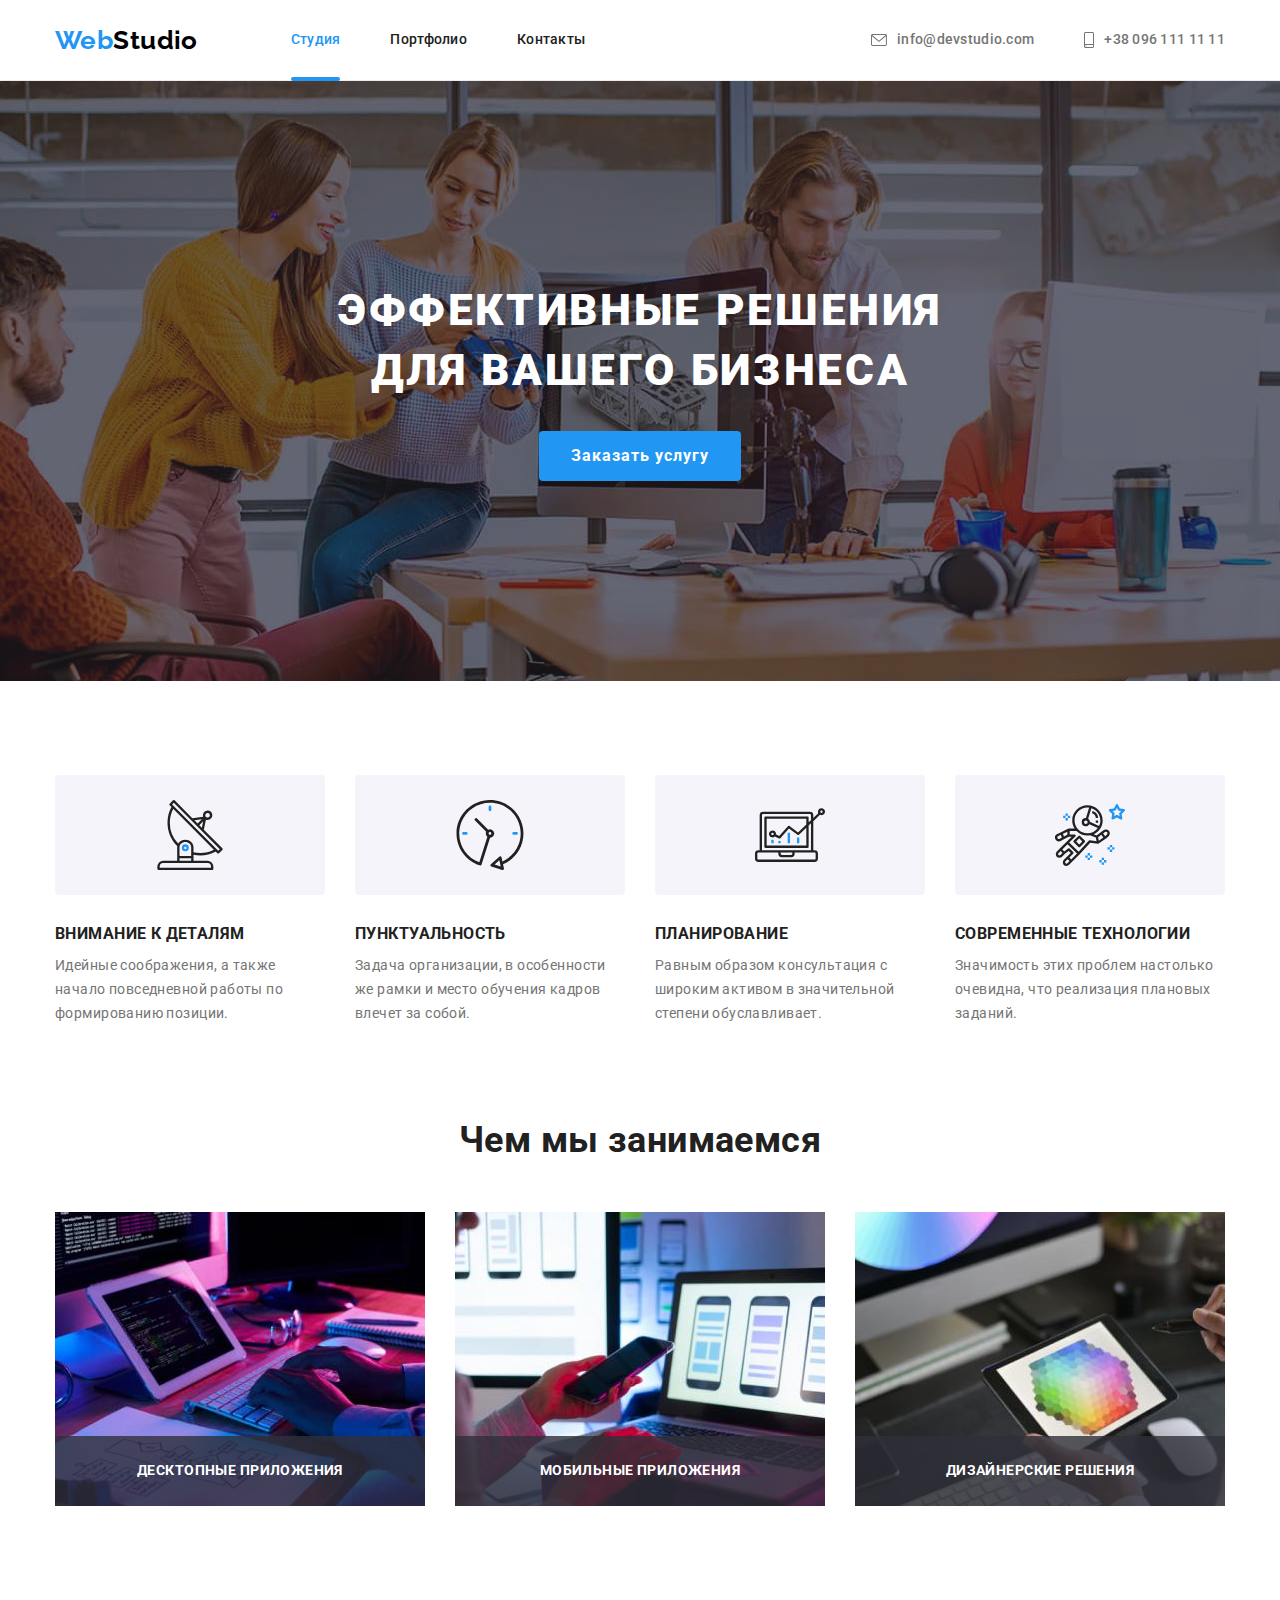
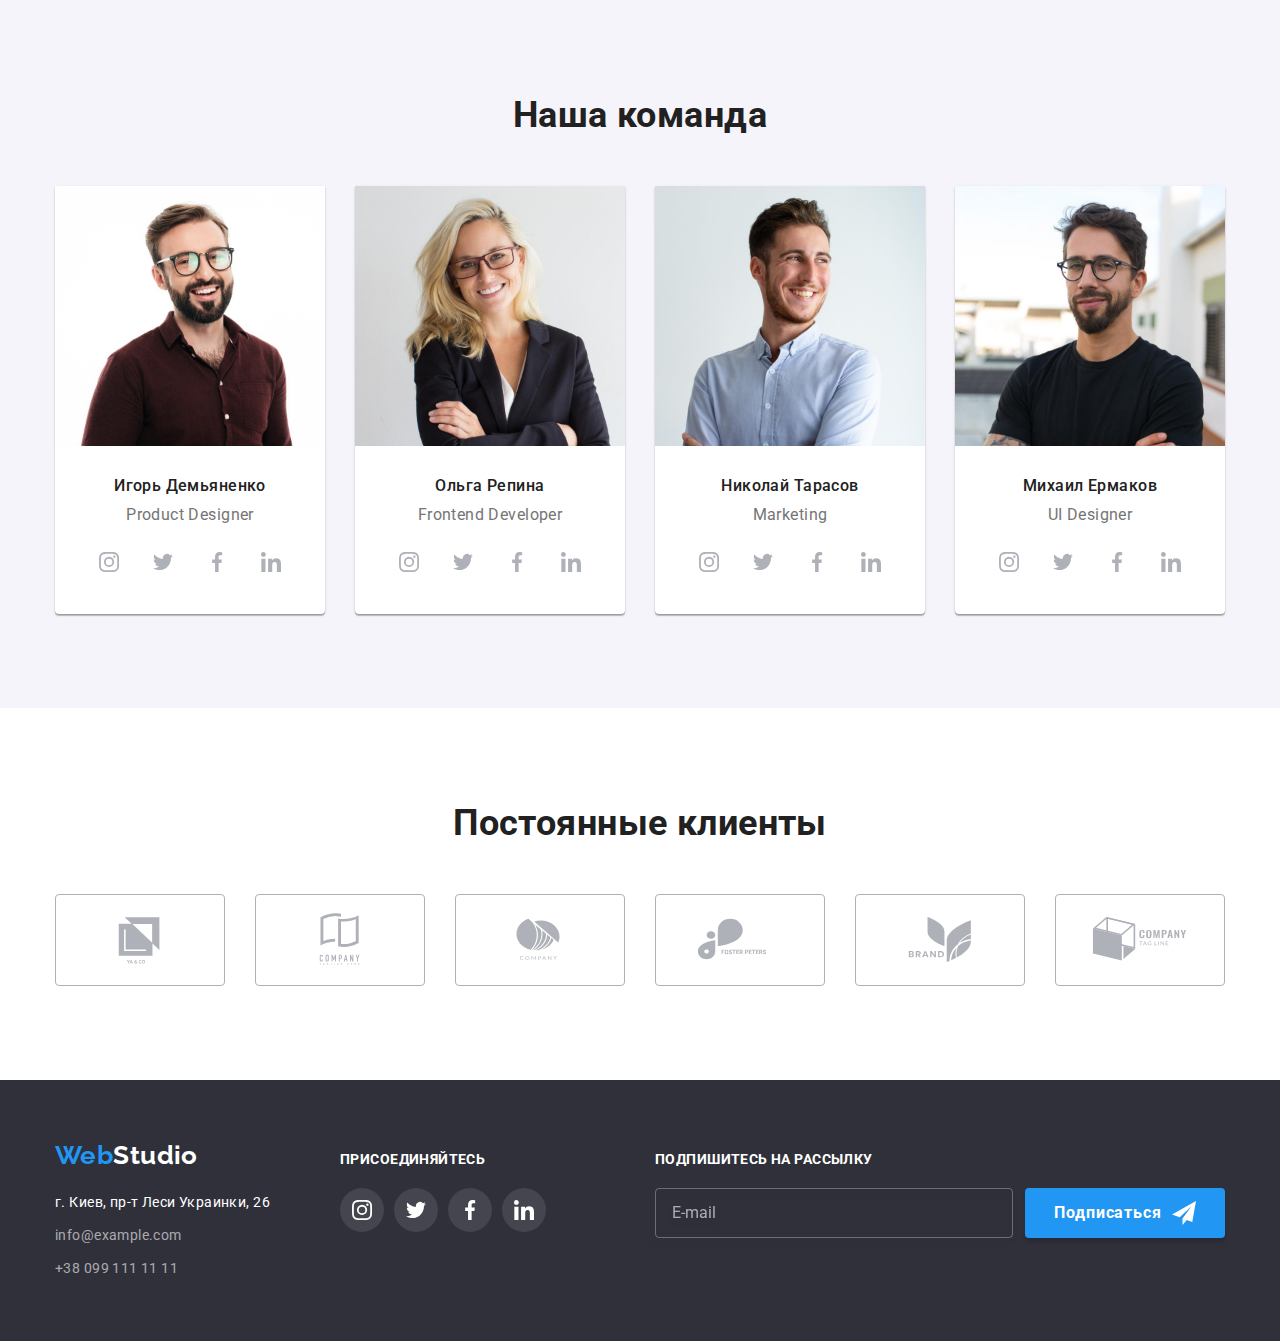
==== index.html @ d4a894b1 "Start" ====
<!DOCTYPE html>
<html lang="ru">

<head>
    <meta charset="UTF-8">
    <meta http-equiv="X-UA-Compatible" content="IE=edge">
    <meta name="viewport" content="width=device-width, initial-scale=1.0">
    <title>WebStudio</title>
    <link rel="preconnect" href="https://fonts.googleapis.com">
    <link rel="preconnect" href="https://fonts.gstatic.com" crossorigin>
    <link
        href="https://fonts.googleapis.com/css2?family=Raleway:wght@700&family=Roboto:wght@400;500;700;900&display=swap"
        rel="stylesheet">
    <link rel="stylesheet" href="https://cdnjs.cloudflare.com/ajax/libs/modern-normalize/1.1.0/modern-normalize.min.css">
    <link rel="stylesheet" href="./css/styles.css">
</head>

<body>
    <header class="header-page">
        <div class="container header-content">
        <nav class="site-nav">
            <a href="./index.html" lang="en" class="logo link">Web<span class="logo-accent">Studio</span></a>
            <ul class="navigation list">
                <li class="navigation-item"><a href="./index.html" class="link current">Студия</a></li>
                <li class="navigation-item"><a href="./portfolio.html" class="link">Портфолио</a></li>
                <li class="navigation-item"><a href="" class="link">Контакты</a></li>
            </ul>
        </nav>
        <ul class="contact list">
            <li class="contact-item">
                <a href="mailto:info@devstudio.com" class="link">
                    <svg class="contact-icon" width="16" height="12">
                        <use href="./images/icons.svg#envelope"></use>
                    </svg>info@devstudio.com</a>
            </li>
            <li class="contact-item">
                <a href="tel:+380961111111" class="link">
                    <svg class="contact-icon" width="10" height="16">
                        <use href="./images/icons.svg#smartphone"></use>
                    </svg>+38 096 111 11 11</a>
            </li>
        </ul>
        </div>
    </header>
    <main>
        <!-- Герой -->
        <section class="hero">
            <h1 class="hero-title">Эффективные решения для вашего бизнеса</h1>
            <button type="button" class="button primary" data-modal-open>Заказать услугу</button>
        </section>
        <!--Особенности  -->
        <section class="section">
            <div class="container">
                <ul class="features-list list">
                    <li class="item icon-antenna">
                        <div class="thumb">
                        <svg class="features-icon">
                            <use href="./images/icons.svg#antenna"></use>
                        </svg>
                        </div>
                        <h3 class="features-name">Внимание к деталям</h3>
                        <p class="features-text">Идейные соображения, а также начало повседневной работы по формированию
                            позиции.</p>
                    </li>
                    <li class="item icon-clock">
                        <div class="thumb">
                            <svg class="features-icon">
                            <use href="./images/icons.svg#clock"></use>
                            </svg>
                        </div>
                        <h3 class="features-name">Пунктуальность</h3>
                        <p class="features-text">Задача организации, в особенности же рамки и место обучения кадров влечет
                            за собой.</p>
                    </li>
                    <li class="item icon-diagram">
                        <div class="thumb">
                            <svg class="features-icon">
                                <use href="./images/icons.svg#diagram"></use>
                            </svg>
                        </div>
                        <h3 class="features-name">Планирование</h3>
                        <p class="features-text">Равным образом консультация с широким активом в значительной степени
                            обуславливает.</p>
                    </li>
                    <li class="item icon-astronaut">
                        <div class="thumb">
                            <svg class="features-icon">
                                <use href="./images/icons.svg#astronaut"></use>
                            </svg>
                        </div>
                        <h3 class="features-name">Современные технологии</h3>
                        <p class="features-text">Значимость этих проблем настолько очевидна, что реализация плановых
                            заданий.</p>
                    </li>
                </ul>
            </div>
        </section>
        <!-- чем  мы занимаемся -->
        <section class="section no-top-padding">
            <div class="container">
                <h2 class="task-title title">Чем мы занимаемся</h2>
                <ul class="task-list list">
                    <li class="item">
                        <img src="./images/img.jpg" alt="Программирование" width="370">
                        <p class="description">Десктопные приложения</p>
                    </li>
                    <li class="item">
                        <img src="./images/layout.jpg" alt="Верстка" width="370">
                        <p class="description">Мобильные приложения</p>
                    </li>
                    <li class="item">
                        <img src="./images/design.jpg" alt="Дизайн" width="370">
                        <p class="description">Дизайнерские решения</p>
                    </li>
                </ul>
            </div>
        </section>
        <!-- наша команда -->
        <section class="section team">
            <div class="container">
                <h2 class="team-title title">Наша команда</h2>
                <ul class="team-list list">
                    <li class="item">
                        <img src="./images/product-designer.jpg" alt="Игорь Демьяненко" width="270" class="team-photo">
                        <h3 class="team-member">Игорь Демьяненко</h3>
                        <p lang="en" class="team-position">Product Designer</p>
                        <ul class="list social-links">
                            <li class="item">
                                <a href="https://www.instagram.com/" target="_blank" rel="noopener noreferrer nofollow" class="link">
                                <svg class="social-icons">
                                    <use href="./images/icons.svg#instagram"></use>
                                </svg>
                                </a>
                            </li>
                            <li class="item">
                                <a href="https://twitter.com/" target="_blank" rel="noopener noreferrer nofollow" class="link">
                                    <svg class="social-icons">
                                        <use href="./images/icons.svg#twitter"></use>
                                    </svg>
                                </a>
                            </li>
                            <li class="item">
                                <a href="https://www.facebook.com/" target="_blank" rel="noopener noreferrer nofollow" class="link">
                                    <svg class="social-icons">
                                        <use href="./images/icons.svg#facebook"></use>
                                    </svg>
                                </a>
                            </li>
                            <li class="item">
                                <a href="https://www.linkedin.com/" target="_blank" rel="noopener noreferrer nofollow" class="link">
                                    <svg class="social-icons">
                                        <use href="./images/icons.svg#linkedin"></use>
                                    </svg>
                                </a>
                            </li>
                        </ul>
                    </li>

                    <li class="item">
                        <img src="./images/frontend-developer.jpg" alt="Ольга Репина" width="270" class="team-photo">
                        <h3 class="team-member">Ольга Репина</h3>
                        <p lang="en" class="team-position">Frontend Developer</p>
                        <ul class="list social-links">
                            <li class="item">
                                <a href="https://www.instagram.com/" target="_blank" rel="noopener noreferrer nofollow" class="link">
                                    <svg class="social-icons">
                                        <use href="./images/icons.svg#instagram"></use>
                                    </svg>
                                </a>
                            </li>
                            <li class="item">
                                <a href="https://twitter.com/" target="_blank" rel="noopener noreferrer nofollow" class="link">
                                    <svg class="social-icons">
                                        <use href="./images/icons.svg#twitter"></use>
                                    </svg>
                                </a>
                            </li>
                            <li class="item">
                                <a href="https://www.facebook.com/" target="_blank" rel="noopener noreferrer nofollow" class="link">
                                    <svg class="social-icons">
                                        <use href="./images/icons.svg#facebook"></use>
                                    </svg>
                                </a>
                            </li>
                            <li class="item">
                                <a href="https://www.linkedin.com/" target="_blank" rel="noopener noreferrer nofollow" class="link">
                                    <svg class="social-icons">
                                        <use href="./images/icons.svg#linkedin"></use>
                                    </svg>
                                </a>
                            </li>
                        </ul>
                    </li>

                    <li class="item">
                        <img src="./images/marketing.jpg" alt="Николай Тарасов" width="270" class="team-photo">
                        <h3 class="team-member">Николай Тарасов</h3>
                        <p lang="en" class="team-position">Marketing</p>
                        <ul class="list social-links">
                            <li class="item">
                                <a href="https://www.instagram.com/" target="_blank" rel="noopener noreferrer nofollow" class="link">
                                    <svg class="social-icons">
                                        <use href="./images/icons.svg#instagram"></use>
                                    </svg>
                                </a>
                            </li>
                            <li class="item">
                                <a href="https://twitter.com/" target="_blank" rel="noopener noreferrer nofollow" class="link">
                                    <svg class="social-icons">
                                        <use href="./images/icons.svg#twitter"></use>
                                    </svg>
                                </a>
                            </li>
                            <li class="item">
                                <a href="https://www.facebook.com/" target="_blank" rel="noopener noreferrer nofollow" class="link">
                                    <svg class="social-icons">
                                        <use href="./images/icons.svg#facebook"></use>
                                    </svg>
                                </a>
                            </li>
                            <li class="item">
                                <a href="https://www.linkedin.com/" target="_blank" rel="noopener noreferrer nofollow" class="link">
                                    <svg class="social-icons">
                                        <use href="./images/icons.svg#linkedin"></use>
                                    </svg>
                                </a>
                            </li>
                        </ul>
                    </li>

                    <li class="item">
                        <img src="./images/ui-designer.jpg" alt="Михаил Ермаков" width="270" class="team-photo">
                        <h3 class="team-member">Михаил Ермаков</h3>
                        <p lang="en" class="team-position">UI Designer</p>
                        <ul class="list social-links">
                            <li class="item">
                                <a href="https://www.instagram.com/" target="_blank" rel="noopener noreferrer nofollow" class="link">
                                    <svg class="social-icons">
                                        <use href="./images/icons.svg#instagram"></use>
                                    </svg>
                                </a>
                            </li>
                            <li class="item">
                                <a href="https://twitter.com/" target="_blank" rel="noopener noreferrer nofollow" class="link">
                                    <svg class="social-icons">
                                        <use href="./images/icons.svg#twitter"></use>
                                    </svg>
                                </a>
                            </li>
                            <li class="item">
                                <a href="https://www.facebook.com/" target="_blank" rel="noopener noreferrer nofollow" class="link">
                                    <svg class="social-icons">
                                        <use href="./images/icons.svg#facebook"></use>
                                    </svg>
                                </a>
                            </li>
                            <li class="item">
                                <a href="https://www.linkedin.com/" target="_blank" rel="noopener noreferrer nofollow" class="link">
                                    <svg class="social-icons">
                                        <use href="./images/icons.svg#linkedin"></use>
                                    </svg>
                                </a>
                            </li>
                        </ul>
                    </li>
                </ul>
            </div>
        </section>
        <!-- Постоянные клиенты -->
        <section class="section">
            <div class="container">
                <h2 class="clients-title title">Постоянные клиенты</h2>
                <ul class="clients-list list">
                    <li class="item">
                        <a href="" class="link">
                            <svg class="clients-icon">
                                <use href="./images/icons.svg#logo-a"></use>
                            </svg>
                        </a>
                    </li>
                    <li class="item">
                        <a href="" class="link">
                            <svg class="clients-icon">
                                <use href="./images/icons.svg#logo-b"></use>
                            </svg>
                        </a>
                    </li>
                    <li class="item">
                        <a href="" class="link">
                            <svg class="clients-icon">
                                <use href="./images/icons.svg#logo-c"></use>
                            </svg>
                        </a>
                    </li>
                    <li class="item">
                        <a href="" class="link">
                            <svg class="clients-icon">
                                <use href="./images/icons.svg#logo-d"></use>
                            </svg>
                        </a>
                    </li>
                    <li class="item">
                        <a href="" class="link">
                            <svg class="clients-icon">
                                <use href="./images/icons.svg#logo-e"></use>
                            </svg>
                        </a>
                    </li>
                    <li class="item">
                        <a href="" class="link">
                            <svg class="clients-icon">
                                <use href="./images/icons.svg#logo-f"></use>
                            </svg>
                        </a>
                    </li>
                </ul>

            </div>
        </section>
    </main>
    <footer class="footer">
        <div class="container footer-content">
            <div class="address-block">
            <a href="./index.html" lang="en" class="logo link">Web<span class="footer-logo">Studio</span></a>
            <address class="address">
                <ul class="address-list list">
                    <li class="item"><a href="" class="map link">г. Киев, пр-т Леси Украинки, 26</a></li>
                    <li class="item"><a href="mailto:info@example.com" class="mail link">info@example.com</a></li>
                    <li class="item"><a href="tel:+380991111111" class="tel link">+38 099 111 11 11</a></li>
                </ul>
            </address>
            </div>
            <div class="social-links-block">
            <p class="footer-text">присоединяйтесь</p>
            <ul class="list social-links">
                <li class="item">
                    <a href="https://www.instagram.com/" target="_blank" rel="noopener noreferrer nofollow" class="link footer-link">
                        <svg class="social-icons">
                            <use href="./images/icons.svg#instagram"></use>
                        </svg>
                    </a>
                </li>
                <li class="item">
                    <a href="https://twitter.com/" target="_blank" rel="noopener noreferrer nofollow" class="link footer-link">
                        <svg class="social-icons">
                            <use href="./images/icons.svg#twitter"></use>
                        </svg>
                    </a>
                </li>
                <li class="item">
                    <a href="https://www.facebook.com/" target="_blank" rel="noopener noreferrer nofollow" class="link footer-link">
                        <svg class="social-icons">
                            <use href="./images/icons.svg#facebook"></use>
                        </svg>
                    </a>
                </li>
                <li class="item">
                    <a href="https://www.linkedin.com/" target="_blank" rel="noopener noreferrer nofollow" class="link footer-link">
                        <svg class="social-icons">
                            <use href="./images/icons.svg#linkedin"></use>
                        </svg>
                    </a>
                </li>
            </ul>  
            </div>
            <form class="signup" autocomplete="on">
                <div class="signup-label">
                    <b class="signup-text">Подпишитесь на рассылку</b>
                    <input type="email" name="email" class="signup-input" placeholder="E-mail">
                </div>
                <button type="submit" class="signup-button">Подписаться
                    <svg class="signup-icon">
                        <use href="./images/icons.svg#send"></use>
                    </svg>
                </button>
            </form>
        </div> 
    </footer>
    <div class="backdrop is-hidden" data-modal>
        <div class="modal">
            <button type="button" class="button-close" data-modal-close>
                <svg class=btn-close-icon>
                    <use href='./images/icons.svg#close-black'></use>
                </svg>
            </button>
            <form class="order">
                <p class="order-text">Оставьте свои данные, мы вам перезвоним</p>
                <div class="order-data">
                <label class="order-label">
                    <span class="order-label-name">Имя</span>
                    <span class="order-input-wrapper">
                    <input type="text" name="client-name" class="order-input">
                    <svg class="order-icons">
                        <use href="./images/icons.svg#person-black"></use>
                    </svg>
                    </span>
                </label>
                <label class="order-label">
                    <span class="order-label-name">Телефон</span>
                    <span class="order-input-wrapper">
                        <input type="tel" name="client-tel" class="order-input">
                    <svg class="order-icons">
                        <use href="./images/icons.svg#phone-black"></use>
                    </svg>
                    </span>
                </label>
                <label class="order-label">
                    <span class="order-label-name">Почта</span>
                    <span class="order-input-wrapper">
                    <input type="email" name="client-email" class="order-input">
                    <svg class="order-icons">
                        <use href="./images/icons.svg#email-black"></use>
                    </svg>
                </span>
                </label>
                <label class="order-label">
                    <span class="order-label-name">Комментарий</span>
                    <textarea name="client-feedback" rows="10" placeholder="Введите текст" class="order-input feedback"></textarea>
                </label>
            </div>
                
                <label class="order-agreement">
                    <input type="checkbox" name="agreement" class="checkbox">
                    <span class="check-icon"></span>
                    Соглашаюсь с рассылкой и принимаю&#160;
                   <a href="" class="agreement-link">Условия договора</a> 
                </label>
                <button type="submit" class="modal-button">Отправить</button>
            </form>
        </div>
    </div>
    <script src="./js/modal.js"></script>
</body>

</html>
---- css/styles.css ----
:root {
  --main-text-color: #212121;
  --complementary-text-color: #757575;
  --accent-text-color: #ffffff;
  --complementary-accent-color: #2196f3;
  --primary-button-color: #2196f3;
  --footer-mail-tel-color: rgba(255, 255, 255, 0.6);
  --footer-input-color: rgba(255, 255, 255, 0.3);
  --main-background-color: #ffffff;
  --studio-text-color: #000000;
  --second-background-color: #2f303a;
  --task-bachground-color: rgba(47, 48, 58, 0.8);
  --button-background-color: #188ce8;
  --filter-button-color: #f5f4fa;
  --team-background-color: #f5f4fa;
  --portfolio-border-color: #eeeeee;
  --portfolio-background-color: rgba(33, 150, 243, 0.9);
  --header-border-color: #ececec;
  --hero-background-color: #c4c4c4;
  --gradient-color: rgba(47, 48, 58, 0.4);
  --features-bg-color: #f5f4fa;
  --social-client-links-color: #afb1b8;
  --footer-link-bgc: rgba(255, 255, 255, 0.1);
  --transition-timing-function: cubic-bezier(0.4, 0, 0.2, 1);
  --transition-duration: 250ms;
  --backdrop-bg-color: rgba(0, 0, 0, 0.2);
  --feedback-text-color: rgba(117, 117, 117, 0.5);
  --modal-input-border: rgba(33, 33, 33, 0.2);
}
/* Общие стили для двух страниц */

body {
  background-color: var(--main-background-color);
  color: var(--main-text-color);
  font-family: Roboto, sans-serif;
  font-size: 14px;
  letter-spacing: 0.03em;
  line-height: 1.71;
}

.list {
  margin: 0;
  padding: 0;
  list-style: none;
}

.link {
  text-decoration: none;
}

h1,
h2,
h3,
h4,
p {
  margin: 0;
  padding: 0;
}

img {
  display: block;
  max-width: 100%;
}

.container {
  margin-right: auto;
  margin-left: auto;
  width: 1200px;
  padding-left: 15px;
  padding-right: 15px;
  /* outline: 1px solid tomato; */
}

.section {
  padding-top: 94px;
  padding-bottom: 94px;
}

/* Шапка */

.header-page {
  border-bottom: 1px solid var(--header-border-color);
}

.header-content {
  display: flex;
  align-items: center;
}

.site-nav {
  display: flex;
  align-items: center;
}

/* Логотип */

.logo {
  color: var(--complementary-accent-color);

  font-family: Raleway, sans-serif;
  font-weight: 700;
  font-size: 26px;
  line-height: 1.19;
}

.logo-accent {
  color: var(--studio-text-color);
}

/* Навигация */

.navigation {
  display: flex;
  margin-left: 93px;
}

.navigation-item + .navigation-item {
  margin-left: 50px;
}

.navigation .link {
  display: block;
  padding-top: 32px;
  padding-bottom: 32px;

  color: var(--main-text-color);
  font-weight: 500;
  line-height: 1.14;
  letter-spacing: 0.02em;

  transition: color var(--transition-duration) var(--transition-timing-function);
}

.navigation .link:hover,
.navigation .link:focus {
  color: var(--complementary-accent-color);
}

.navigation .link.current {
  color: var(--complementary-accent-color);
  position: relative;
}

.navigation .link.current::after {
  content: "";

  position: absolute;
  bottom: -1px;
  left: 0;

  display: block;
  width: 100%;
  height: 4px;
  border-radius: 2px;

  background-color: var(--complementary-accent-color);
}

/* Контакты в шапке */

.contact {
  display: flex;
  margin-left: auto;
}

.contact-item:not(:last-child) {
  margin-right: 50px;
}

.contact .link {
  padding-top: 32px;
  padding-bottom: 32px;
  display: flex;
  align-items: center;

  color: var(--complementary-text-color);
  font-weight: 500;
  line-height: 1.14;
  letter-spacing: 0.02em;

  transition: color var(--transition-duration) var(--transition-timing-function);
}

.contact .link:hover,
.contact .link:focus {
  color: var(--complementary-accent-color);
}

.contact-icon {
  margin-right: 10px;
  fill: currentColor;
}

/* Главная страница */
/* Герой */
.hero {
  padding: 200px 0;
  max-width: 1600px;
  height: 600px;
  margin-left: auto;
  margin-right: auto;
  background-color: var(--hero-background-color);
  text-align: center;
  background-image: linear-gradient(
      var(--gradient-color),
      var(--gradient-color)
    ),
    url("../images/hero-background.jpg");
  background-repeat: no-repeat;
  background-position: center;
  background-size: cover;
  /* outline: 1px solid tomato; */
}

.hero-title {
  margin-top: 0px;
  margin-bottom: 30px;
  margin-left: auto;
  margin-right: auto;
  max-width: 700px;
  color: var(--accent-text-color);
  font-weight: 900;
  font-size: 44px;
  line-height: 1.36;
  letter-spacing: 0.06em;
  text-transform: uppercase;
}

.button.primary {
  padding: 10px 32px;
  border-radius: 4px;
  border: none;
  min-width: 200px;

  color: var(--accent-text-color);
  background-color: var(--primary-button-color);
  font-family: inherit;
  font-weight: 700;
  font-size: 16px;
  line-height: 1.88;
  align-items: center;
  text-align: center;
  letter-spacing: 0.06em;
  cursor: pointer;

  transition: background-color var(--transition-duration)
    var(--transition-timing-function);
}

.button.primary:hover,
.button.primary:focus {
  background-color: var(--button-background-color);
}

/* Особенности */

.features-list {
  display: flex;
  flex-wrap: wrap;
  margin-top: -30px;
  margin-left: -30px;
}

.features-list > .item {
  width: calc(100% / 4 - 30px);
  margin-top: 30px;
  margin-left: 30px;
}

.features-list .thumb {
  display: flex;
  margin-bottom: 30px;
  align-items: center;
  justify-content: center;
  height: 120px;
  border-radius: 4px;
  background-color: var(--features-bg-color);
}

.features-icon {
  width: 70px;
  height: 70px;
}
/* .features-list > .item::before {
  display: block;
  content: "";
  height: 120px;
  margin-bottom: 30px;
  border-radius: 4px;
  padding: 25px 100px;

  background-color: var(--features-bg-color);
  background-size: 70px;
  background-repeat: no-repeat;
  background-position: center;
}

.features-list .icon-antenna::before {
  background-image: url(../images/antenna.png);
}

.features-list .icon-clock::before {
  background-image: url(../images/clock.png);
} */

.features-name {
  margin-bottom: 10px;
  font-weight: 700;
  line-height: 1.14;
  text-transform: uppercase;
}

.features-text {
  color: var(--complementary-text-color);
}

/* Чем мы занимаемся */

.title {
  font-weight: 700;
  font-size: 36px;
  line-height: 1.17;
  text-align: center;
  margin-bottom: 50px;
}

.section.no-top-padding {
  padding-top: 0;
}

.task-list {
  display: flex;
  flex-wrap: wrap;
  margin-top: -30px;
  margin-left: -30px;
}

.task-list > .item {
  width: calc(100% / 3 - 30px);
  margin-top: 30px;
  margin-left: 30px;

  position: relative;
}

.task-list .description {
  position: absolute;
  bottom: 0;
  left: 0;
  width: 100%;
  padding-top: 27px;
  padding-bottom: 27px;

  font-weight: 700;
  line-height: 1.14;
  text-align: center;
  text-transform: uppercase;
  color: var(--accent-text-color);
  background-color: var(--task-bachground-color);
}

/* Наша команда */

.team {
  background-color: var(--team-background-color);
}

.team-list {
  display: flex;
  flex-wrap: wrap;
  margin-top: -30px;
  margin-left: -30px;
}

.team-list > .item {
  margin-top: 30px;
  margin-left: 30px;
  padding-bottom: 30px;

  background-color: var(--main-background-color);
  text-align: center;
  width: calc(100% / 4 - 30px);
  box-shadow: 0px 1px 3px rgba(0, 0, 0, 0.12), 0px 1px 1px rgba(0, 0, 0, 0.14),
    0px 2px 1px rgba(0, 0, 0, 0.2);
  border-radius: 0px 0px 4px 4px;
}

.team-photo {
  margin-bottom: 30px;
}

.team-member {
  margin-bottom: 10px;

  font-weight: 500;
  font-size: 16px;
  line-height: 1.19;
}

.team-position {
  color: var(--complementary-text-color);
  font-size: 16px;
  line-height: 1.19;
  margin-bottom: 16px;
}

.social-links {
  display: flex;
  justify-content: center;
}

.social-links .item {
  width: 44px;
  height: 44px;
}

.social-icons {
  width: 20px;
  height: 20px;
  fill: var(--social-client-links-color);
  transition: fill var(--transition-duration) var(--transition-timing-function);
}

.social-links .item + .item {
  margin-left: 10px;
}

.social-links .link {
  display: flex;
  justify-content: center;
  align-items: center;
  width: 100%;
  height: 100%;
  border-radius: 50%;

  transition: background-color var(--transition-duration)
    var(--transition-timing-function);
}

.social-links .link:focus,
.social-links .link:hover {
  background-color: var(--complementary-accent-color);
}

.social-links .link:focus .social-icons,
.social-links .link:hover .social-icons {
  fill: var(--accent-text-color);
}

/* Постоянные клиенты */

.clients-list {
  display: flex;
  flex-wrap: wrap;
  margin-top: -30px;
  margin-left: -30px;
}

.clients-list > .item {
  margin-top: 30px;
  margin-left: 30px;
  width: calc(100% / 6 - 30px);
}

.clients-list .link {
  display: flex;
  justify-content: center;
  align-items: center;
  border: 1px solid var(--social-client-links-color);
  border-radius: 4px;
  height: 92px;
  color: var(--social-client-links-color);

  transition: border var(--transition-duration)
    var(--transition-timing-function);
}

.clients-icon {
  width: 106px;
  height: 60px;
  fill: currentColor;

  transition: fill var(--transition-duration) var(--transition-timing-function);
}

.clients-list .link:focus,
.clients-list .link:hover {
  border: 1px solid var(--complementary-accent-color);
  outline: none;
}

.clients-list .link:focus .clients-icon,
.clients-list .link:hover .clients-icon {
  fill: var(--complementary-accent-color);
}

/* Подвал */

.footer {
  padding-top: 60px;
  padding-bottom: 60px;

  background-color: var(--second-background-color);
}

.footer-content {
  display: flex;
  align-items: baseline;
}

.footer-logo {
  color: var(--accent-text-color);
}

.footer .logo {
  display: block;
  margin-bottom: 20px;
}

.address {
  font-style: normal;
}

.address-list .item:not(:last-child) {
  margin-bottom: 9px;
}

.map {
  color: var(--accent-text-color);
}

.mail,
.tel {
  color: var(--footer-mail-tel-color);
}

.address .link {
  transition: color var(--transition-duration) var(--transition-timing-function);
}

.address .link:hover,
.address .link:focus {
  color: var(--complementary-accent-color);
}

.address-block {
  margin-right: 70px;
}

.footer-text {
  margin-bottom: 20px;
  font-weight: 700;
  font-size: 14px;
  line-height: 1.14;
  text-transform: uppercase;
  color: var(--accent-text-color);
}

.footer-link {
  background-color: var(--footer-link-bgc);
}
.footer .social-icons {
  fill: var(--accent-text-color);
}

.signup {
  display: flex;
  margin-left: auto;
}

.signup-label {
  display: flex;
  flex-direction: column;
  margin-right: 12px;
}

.signup-text {
  margin-bottom: 20px;
  font-weight: 700;
  line-height: 1.14;
  text-transform: uppercase;
  color: var(--accent-text-color);
}

.signup-input {
  width: 358px;
  padding-left: 16px;
  padding-right: 16px;
  padding-top: 15px;
  padding-bottom: 15px;
  border: 1px solid var(--footer-input-color);
  border-radius: 4px;
  filter: drop-shadow(0px 4px 4px rgba(0, 0, 0, 0.15));
  background-color: transparent;
  font-family: inherit;
  font-size: 16px;
  outline: none;
  color: var(--footer-mail-tel-color);
  transition: border-color var(--transition-duration)
    var(--transition-timing-function);
}

.signup-input::placeholder {
  color: var(--footer-mail-tel-color);
}

.signup-input:focus {
  border-color: var(--complementary-accent-color);
}

.signup-button {
  display: flex;
  justify-content: center;
  align-items: center;
  align-self: flex-end;
  padding: 0;
  height: 50px;
  min-width: 200px;
  box-shadow: 0px 4px 4px rgba(0, 0, 0, 0.15);
  border-radius: 4px;
  border: none;
  background-color: var(--primary-button-color);
  cursor: pointer;

  font-family: inherit;
  font-weight: 700;
  font-size: 16px;
  line-height: 1.87;
  text-align: center;
  letter-spacing: 0.06em;
  color: var(--accent-text-color);
  transition: background-color var(--transition-duration)
    var(--transition-timing-function);
}

.signup-button:focus,
.signup-button:hover {
  background-color: var(--button-background-color);
}

.signup-icon {
  width: 24px;
  height: 24px;
  margin-left: 10px;
}
/* Модальное окно */

.backdrop {
  position: fixed;
  top: 0;
  left: 0;
  width: 100vw;
  height: 100vh;
  background-color: var(--backdrop-bg-color);

  transition: opacity var(--transition-duration)
      var(--transition-timing-function),
    visibility var(--transition-duration) var(--transition-timing-function);
}

.backdrop.is-hidden {
  opacity: 0;
  pointer-events: none;
  visibility: hidden;
}

.backdrop.is-hidden .modal {
  transform: translate(-50%, -50%) scale(0.5);
  opacity: 0;
}

.modal {
  position: absolute;
  top: 50%;
  left: 50%;
  transform: translate(-50%, -50%) scale(1);
  padding: 40px;
  padding-left: 41px;
  padding-right: 39px;
  width: 528px;
  min-height: 581px;
  border-radius: 4px;
  background-color: var(--main-background-color);
  box-shadow: 0px 1px 3px rgba(0, 0, 0, 0.12), 0px 1px 1px rgba(0, 0, 0, 0.14),
    0px 2px 1px rgba(0, 0, 0, 0.2);

  transition: transform var(--transition-duration)
      var(--transition-timing-function),
    opacity var(--transition-duration) var(--transition-timing-function);
}

.button-close {
  position: absolute;
  top: 8px;
  right: 8px;
  display: flex;
  align-items: center;
  justify-content: center;

  width: 30px;
  height: 30px;
  border-radius: 50%;
  border: 1px solid rgba(0, 0, 0, 0.1);
  background-color: transparent;
  cursor: pointer;
}

.btn-close-icon {
  width: 18px;
  height: 18px;
  fill: currentColor;
  transition: fill var(--transition-duration) var(--transition-timing-function);
}

.button-close:focus .btn-close-icon,
.button-close:hover .btn-close-icon {
  fill: var(--complementary-accent-color);
}

.order-text {
  margin-bottom: 12px;
  font-weight: 700;
  font-size: 20px;
  line-height: 1.15;
  text-align: center;
  color: var(--main-text-color);
}

.order-label {
  display: flex;
  flex-direction: column;
  font-size: 12px;
  line-height: 1.17;
  letter-spacing: 0.01em;

  color: var(--complementary-text-color);
  margin-bottom: 10px;
}

.order-label:last-child {
  margin-bottom: 20px;
}

.order-label-name {
  margin-bottom: 4px;
}

.order-input-wrapper {
  position: relative;
  display: block;
  cursor: pointer;
}

.order-input {
  width: 100%;
  height: 40px;
  border-radius: 4px;
  border: 1px solid var(--modal-input-border);
  background-color: transparent;
  padding-left: 42px;
  cursor: pointer;
  outline: none;
  transition: border-color var(--transition-duration)
    var(--transition-timing-function);
}

.order-icons {
  position: absolute;
  left: 12px;
  top: 50%;
  transform: translateY(-50%);
  width: 18px;
  height: 18px;
  transition: fill var(--transition-duration) var(--transition-timing-function);
}

.feedback {
  resize: none;
  height: 120px;
  padding: 12px 16px;
}

.feedback::placeholder {
  font-size: 12px;
  line-height: 1.16;
  letter-spacing: 0.01em;
  color: var(--feedback-text-color);
}

.order-input:focus,
.order-input:hover {
  border-color: var(--complementary-accent-color);
}

.order-input:focus + .order-icons,
.order-input:hover + .order-icons {
  fill: var(--complementary-accent-color);
}

.order-agreement {
  display: flex;
  justify-content: center;
  align-items: center;
  margin-bottom: 30px;
  color: var(--complementary-text-color);
}

.check-icon {
  margin-right: 7px;
  width: 16px;
  height: 15px;
  border: 2px solid var(--main-text-color);
  border-radius: 4px;
  cursor: pointer;
  transition: border-color var(--transition-duration)
    var(--transition-timing-function);
}

.order-agreement:focus-within .check-icon,
.order-agreement:hover .check-icon {
  border-color: var(--complementary-accent-color);
}

.checkbox {
  position: absolute;
  width: 1px;
  height: 1px;
  margin: -1px;
  border: 0;
  padding: 0;
  clip: rect(0 0 0 0);
  overflow: hidden;
}

.checkbox:checked + .check-icon {
  background-image: url(../images/icon-check.svg);
  border: none;
  background-size: cover;
  background-position: center;
  background-repeat: no-repeat;
}

.agreement-link {
  color: var(--complementary-accent-color);
}

.modal-button {
  display: block;
  margin-left: auto;
  margin-right: auto;
  min-width: 200px;
  height: 50px;
  padding: 10px;
  padding-left: 56px;
  padding-right: 55px;
  box-shadow: 0px 4px 4px rgba(0, 0, 0, 0.15);
  border-radius: 4px;
  background-color: var(--primary-button-color);
  border: none;

  font-family: inherit;
  font-weight: 700;
  font-size: 16px;
  line-height: 1.87;
  text-align: center;
  letter-spacing: 0.06em;
  color: var(--accent-text-color);
  cursor: pointer;

  transition: background-color var(--transition-duration)
    var(--transition-timing-function);
}

.modal-button:focus,
.modal-button:hover {
  background-color: var(--button-background-color);
}

/* Страница портфолио */

/* Наши работы */

/* Фильтр */

.filter-list {
  display: flex;
  justify-content: center;
  margin-bottom: 50px;
}

.filter-list > .item + .item {
  margin-left: 8px;
}

.button.filter {
  display: inline-block;
  padding: 6px 22px;
  border-radius: 4px;
  border: none;

  color: var(--main-text-color);
  background-color: var(--filter-button-color);
  font-family: inherit;
  font-weight: 500;
  font-size: 16px;
  line-height: 1.62;
  text-align: center;
  letter-spacing: inherit;
  cursor: pointer;

  transition: color var(--transition-duration) var(--transition-timing-function),
    background-color var(--transition-duration)
      var(--transition-timing-function),
    box-shadow var(--transition-duration) var(--transition-timing-function);
}

.button.filter:hover,
.button.filter:focus,
.button.current {
  color: var(--accent-text-color);
  background-color: var(--complementary-accent-color);
  box-shadow: 0px 3px 1px rgba(0, 0, 0, 0.1), 0px 1px 2px rgba(0, 0, 0, 0.08),
    0px 2px 2px rgba(0, 0, 0, 0.12);
}

/* Портфолио */

.portfolio-list {
  display: flex;
  flex-wrap: wrap;
  margin-top: -30px;
  margin-left: -30px;
}

.portfolio-item {
  flex-basis: calc(100% / 3 - 30px);
  margin-left: 30px;
  margin-top: 30px;

  background-color: var(--main-background-color);
}

.portfolio-link {
  display: block;
  transition: box-shadow var(--transition-duration)
    var(--transition-timing-function);
}

.portfolio-link:hover,
.portfolio-link:focus {
  outline: none;
  box-shadow: 0px 1px 1px rgba(0, 0, 0, 0.12), 0px 4px 4px rgba(0, 0, 0, 0.06),
    1px 4px 6px rgba(0, 0, 0, 0.16);
}

.portfolio-item .thumb {
  position: relative;
  overflow: hidden;
}
.portfolio-information {
  position: absolute;
  top: 0;
  left: 0;
  width: 100%;
  height: 100%;
  padding: 63px 24px;

  font-size: 18px;
  line-height: 1.56;
  color: var(--accent-text-color);
  background-color: var(--portfolio-background-color);

  transform: translateY(101%);
  transition: transform var(--transition-duration)
    var(--transition-timing-function);
}

.portfolio-link:hover .portfolio-information,
.portfolio-link:focus .portfolio-information {
  transform: translateY(0);
}

.portfolio-description {
  padding: 20px 24px;
  border: 1px solid var(--portfolio-border-color);
}

.portfolio-name {
  margin-bottom: 4px;

  color: var(--main-text-color);
  font-weight: 700;
  font-size: 18px;
  line-height: 2;
  letter-spacing: 0.06em;
}

.portfolio-text {
  color: var(--complementary-text-color);
  font-size: 16px;
  line-height: 1.87;
}
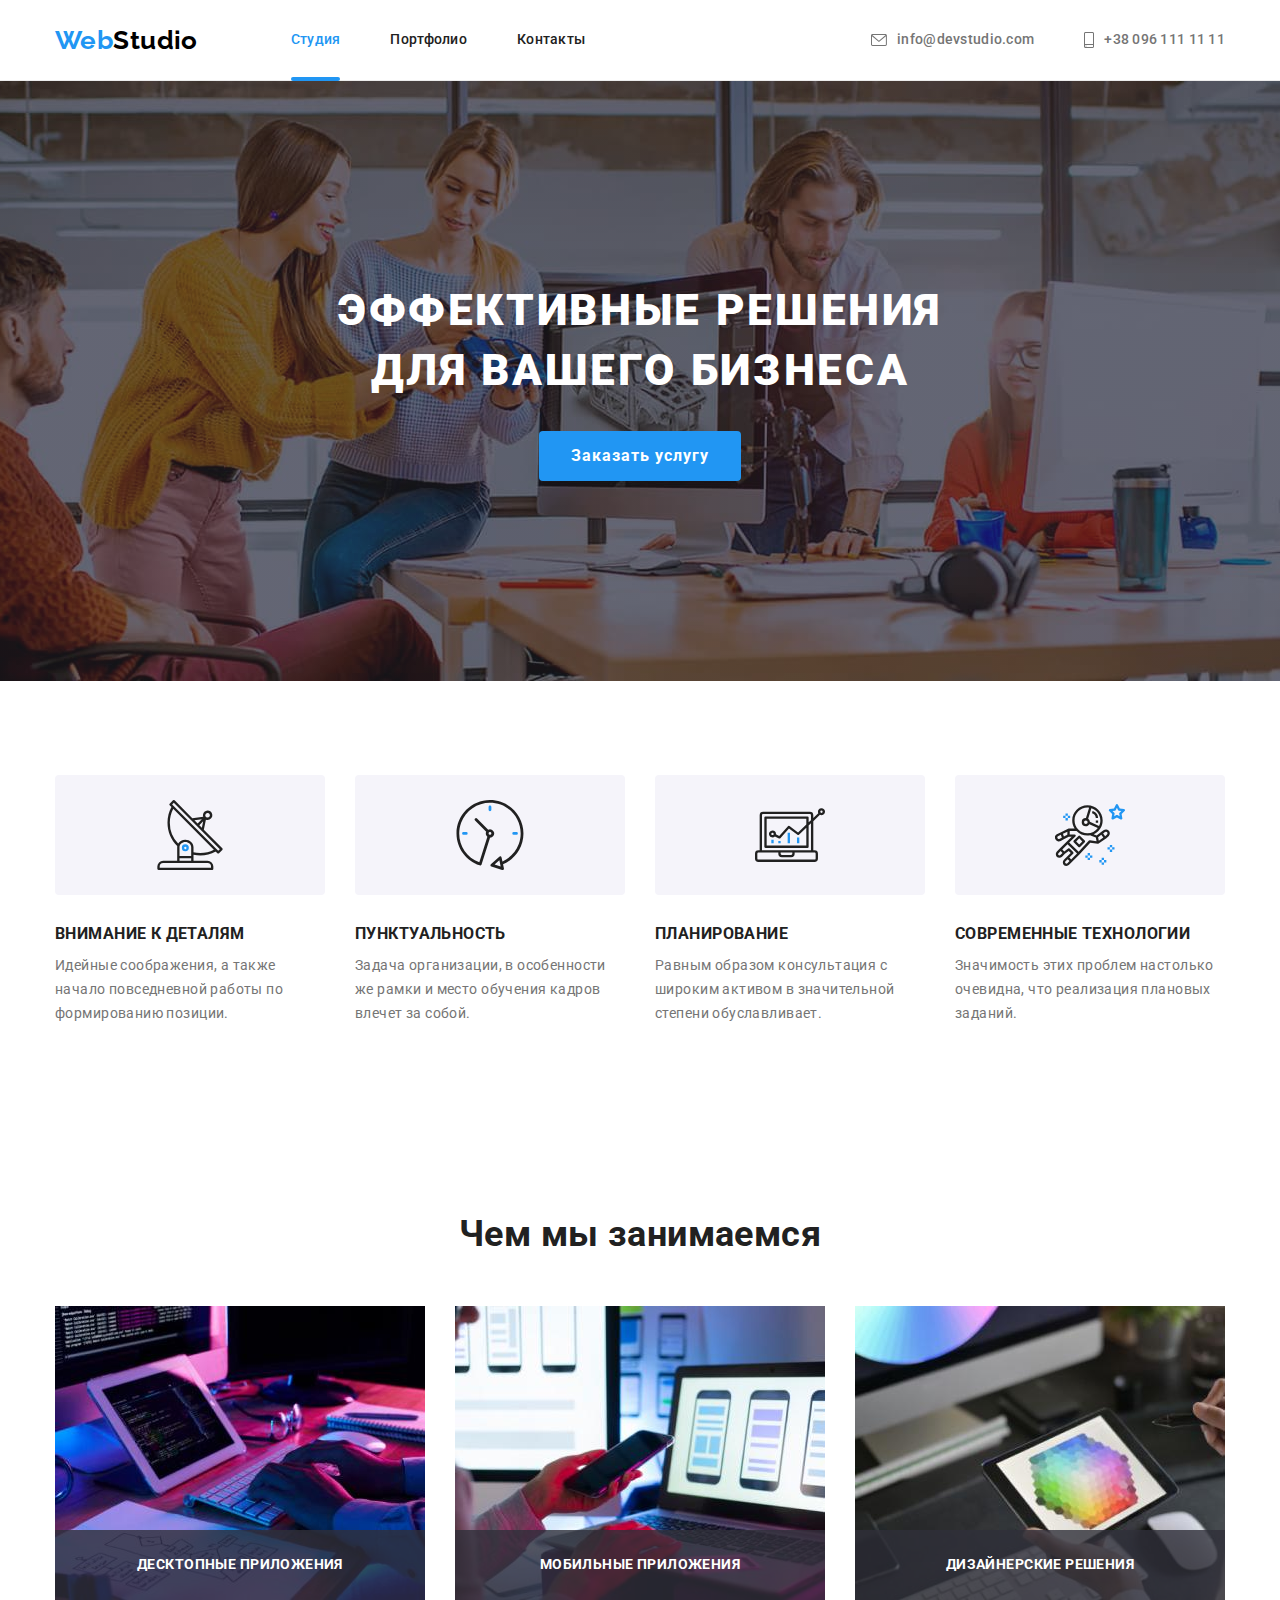
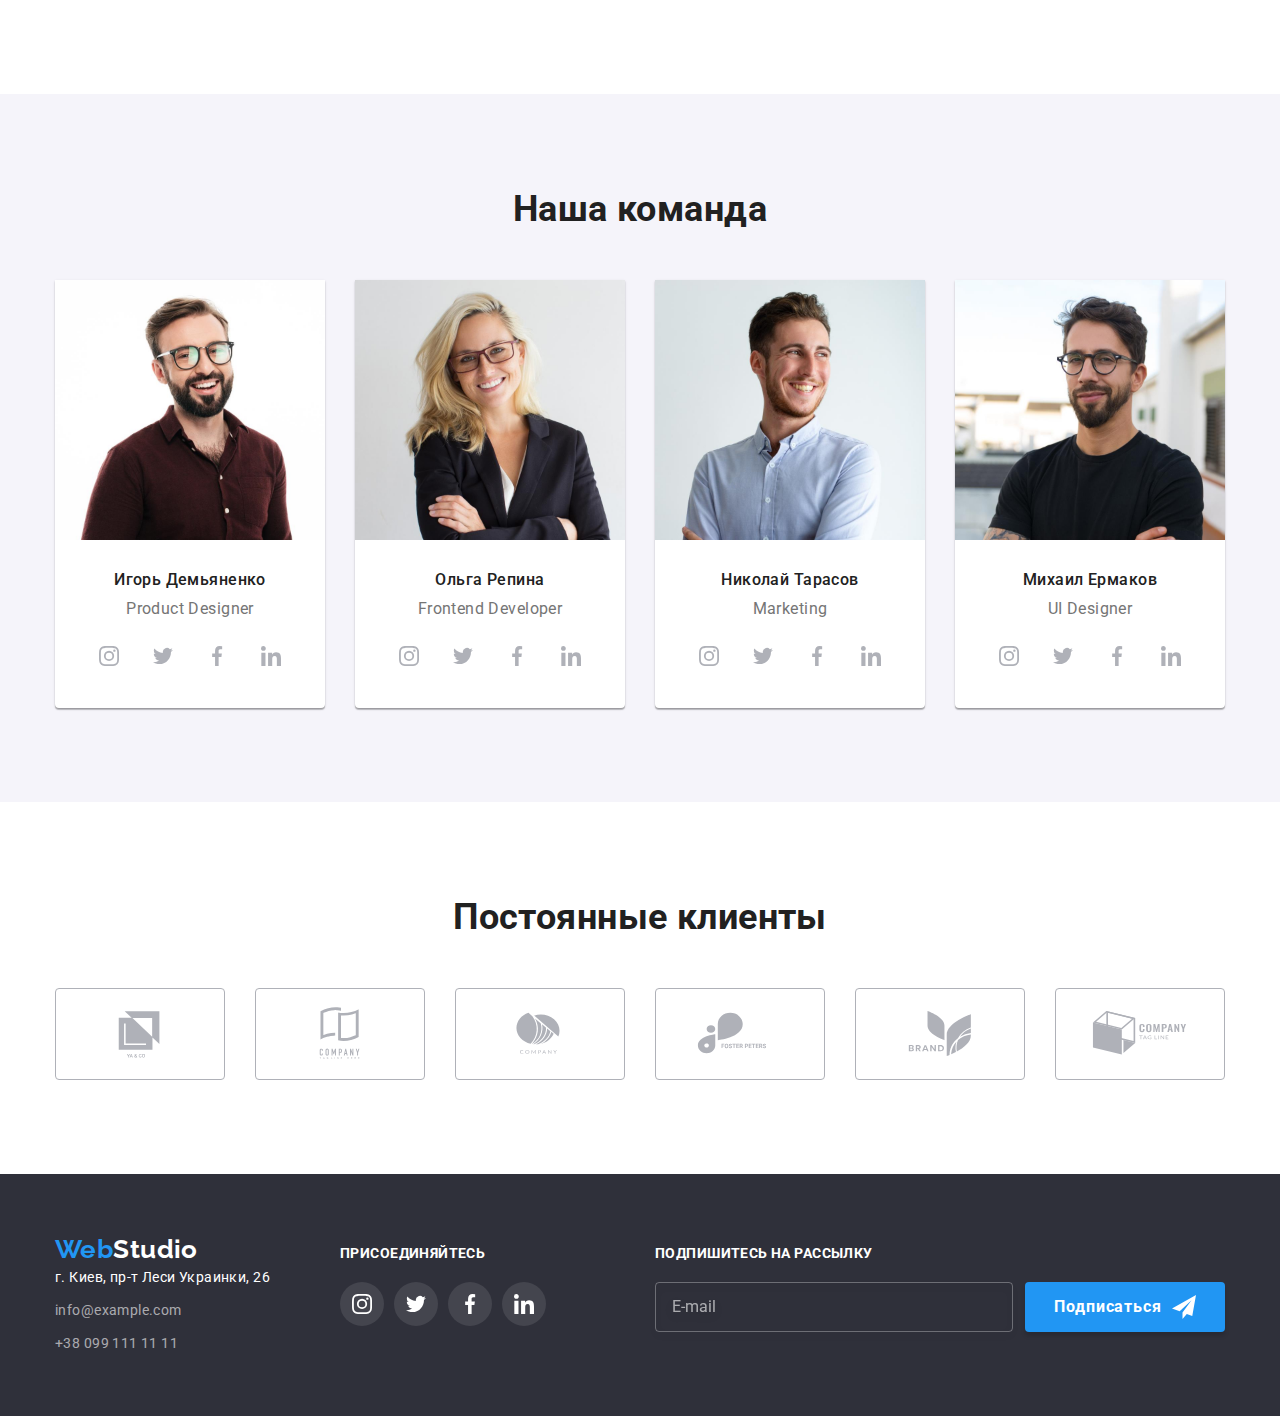
==== commit 60c6f454: "scss for index" ====
--- a/index.html
+++ b/index.html
@@ -6,36 +6,38 @@
     <meta http-equiv="X-UA-Compatible" content="IE=edge">
     <meta name="viewport" content="width=device-width, initial-scale=1.0">
     <title>WebStudio</title>
+    
     <link rel="preconnect" href="https://fonts.googleapis.com">
     <link rel="preconnect" href="https://fonts.gstatic.com" crossorigin>
     <link
         href="https://fonts.googleapis.com/css2?family=Raleway:wght@700&family=Roboto:wght@400;500;700;900&display=swap"
         rel="stylesheet">
     <link rel="stylesheet" href="https://cdnjs.cloudflare.com/ajax/libs/modern-normalize/1.1.0/modern-normalize.min.css">
+    <link rel="stylesheet" href="./css/main.min.css">
     <link rel="stylesheet" href="./css/styles.css">
 </head>
 
 <body>
-    <header class="header-page">
-        <div class="container header-content">
-        <nav class="site-nav">
-            <a href="./index.html" lang="en" class="logo link">Web<span class="logo-accent">Studio</span></a>
+    <header class="header">
+        <div class="container header__content">
+        <nav class="main-nav">
+            <a href="./index.html" lang="en" class="logo link">Web<span class="logo logo--accent">Studio</span></a>
             <ul class="navigation list">
-                <li class="navigation-item"><a href="./index.html" class="link current">Студия</a></li>
-                <li class="navigation-item"><a href="./portfolio.html" class="link">Портфолио</a></li>
-                <li class="navigation-item"><a href="" class="link">Контакты</a></li>
+                <li class="navigation__item"><a href="./index.html" class="link navigation__link navigation__link--current">Студия</a></li>
+                <li class="navigation__item"><a href="./portfolio.html" class="link navigation__link">Портфолио</a></li>
+                <li class="navigation__item"><a href="" class="link navigation__link">Контакты</a></li>
             </ul>
         </nav>
         <ul class="contact list">
-            <li class="contact-item">
-                <a href="mailto:info@devstudio.com" class="link">
-                    <svg class="contact-icon" width="16" height="12">
+            <li class="contact__item">
+                <a href="mailto:info@devstudio.com" class="link contact__link">
+                    <svg class="contact__icon" width="16" height="12">
                         <use href="./images/icons.svg#envelope"></use>
                     </svg>info@devstudio.com</a>
             </li>
-            <li class="contact-item">
-                <a href="tel:+380961111111" class="link">
-                    <svg class="contact-icon" width="10" height="16">
+            <li class="contact__item">
+                <a href="tel:+380961111111" class="link contact__link">
+                    <svg class="contact__icon" width="10" height="16">
                         <use href="./images/icons.svg#smartphone"></use>
                     </svg>+38 096 111 11 11</a>
             </li>
@@ -45,72 +47,72 @@
     <main>
         <!-- Герой -->
         <section class="hero">
-            <h1 class="hero-title">Эффективные решения для вашего бизнеса</h1>
-            <button type="button" class="button primary" data-modal-open>Заказать услугу</button>
+            <h1 class="hero__title">Эффективные решения для вашего бизнеса</h1>
+            <button type="button" class="button hero__button" data-modal-open>Заказать услугу</button>
         </section>
         <!--Особенности  -->
         <section class="section">
             <div class="container">
-                <ul class="features-list list">
-                    <li class="item icon-antenna">
-                        <div class="thumb">
-                        <svg class="features-icon">
+                <ul class="features list">
+                    <li class="features__item">
+                        <div class="features__thumb">
+                        <svg class="features__icon">
                             <use href="./images/icons.svg#antenna"></use>
                         </svg>
                         </div>
-                        <h3 class="features-name">Внимание к деталям</h3>
-                        <p class="features-text">Идейные соображения, а также начало повседневной работы по формированию
+                        <h3 class="features__name">Внимание к деталям</h3>
+                        <p class="features__text">Идейные соображения, а также начало повседневной работы по формированию
                             позиции.</p>
                     </li>
-                    <li class="item icon-clock">
-                        <div class="thumb">
-                            <svg class="features-icon">
+                    <li class="features__item">
+                        <div class="features__thumb">
+                            <svg class="features__icon">
                             <use href="./images/icons.svg#clock"></use>
                             </svg>
                         </div>
-                        <h3 class="features-name">Пунктуальность</h3>
-                        <p class="features-text">Задача организации, в особенности же рамки и место обучения кадров влечет
+                        <h3 class="features__name">Пунктуальность</h3>
+                        <p class="features__text">Задача организации, в особенности же рамки и место обучения кадров влечет
                             за собой.</p>
                     </li>
-                    <li class="item icon-diagram">
-                        <div class="thumb">
-                            <svg class="features-icon">
+                    <li class="features__item">
+                        <div class="features__thumb">
+                            <svg class="features__icon">
                                 <use href="./images/icons.svg#diagram"></use>
                             </svg>
                         </div>
-                        <h3 class="features-name">Планирование</h3>
-                        <p class="features-text">Равным образом консультация с широким активом в значительной степени
+                        <h3 class="features__name">Планирование</h3>
+                        <p class="features__text">Равным образом консультация с широким активом в значительной степени
                             обуславливает.</p>
                     </li>
-                    <li class="item icon-astronaut">
-                        <div class="thumb">
-                            <svg class="features-icon">
+                    <li class="features__item">
+                        <div class="features__thumb">
+                            <svg class="features__icon">
                                 <use href="./images/icons.svg#astronaut"></use>
                             </svg>
                         </div>
-                        <h3 class="features-name">Современные технологии</h3>
-                        <p class="features-text">Значимость этих проблем настолько очевидна, что реализация плановых
+                        <h3 class="features__name">Современные технологии</h3>
+                        <p class="features__text">Значимость этих проблем настолько очевидна, что реализация плановых
                             заданий.</p>
                     </li>
                 </ul>
             </div>
         </section>
         <!-- чем  мы занимаемся -->
-        <section class="section no-top-padding">
+        <section class="section no-top-padding task">
             <div class="container">
-                <h2 class="task-title title">Чем мы занимаемся</h2>
-                <ul class="task-list list">
-                    <li class="item">
+                <h2 class="task__title title">Чем мы занимаемся</h2>
+                <ul class="task__list list">
+                    <li class="task__item">
                         <img src="./images/img.jpg" alt="Программирование" width="370">
-                        <p class="description">Десктопные приложения</p>
-                    </li>
-                    <li class="item">
+                        <p class="task__description">Десктопные приложения</p>
+                    </li>
+                    <li class="task__item">
                         <img src="./images/layout.jpg" alt="Верстка" width="370">
-                        <p class="description">Мобильные приложения</p>
-                    </li>
-                    <li class="item">
+                        <p class="task__description">Мобильные приложения</p>
+                    </li>
+                    <li class="task__item">
                         <img src="./images/design.jpg" alt="Дизайн" width="370">
-                        <p class="description">Дизайнерские решения</p>
+                        <p class="task__description">Дизайнерские решения</p>
                     </li>
                 </ul>
             </div>
@@ -118,73 +120,76 @@
         <!-- наша команда -->
         <section class="section team">
             <div class="container">
-                <h2 class="team-title title">Наша команда</h2>
-                <ul class="team-list list">
-                    <li class="item">
-                        <img src="./images/product-designer.jpg" alt="Игорь Демьяненко" width="270" class="team-photo">
-                        <h3 class="team-member">Игорь Демьяненко</h3>
-                        <p lang="en" class="team-position">Product Designer</p>
+                <h2 class="team__title title">Наша команда</h2>
+                <ul class="team__list list">
+                    <li class="team__item">
+                        <img src="./images/product-designer.jpg" alt="Игорь Демьяненко" width="270" class="team__photo">
+                        <h3 class="team__member">Игорь Демьяненко</h3>
+                        <p lang="en" class="team__position">Product Designer</p>
                         <ul class="list social-links">
-                            <li class="item">
-                                <a href="https://www.instagram.com/" target="_blank" rel="noopener noreferrer nofollow" class="link">
-                                <svg class="social-icons">
+                            <li class="social-links__item">
+                                <a href="https://www.instagram.com/" target="_blank" rel="noopener noreferrer nofollow" class="social-links__link link">
+                                <svg class="social-links__icons">
                                     <use href="./images/icons.svg#instagram"></use>
                                 </svg>
                                 </a>
                             </li>
-                            <li class="item">
-                                <a href="https://twitter.com/" target="_blank" rel="noopener noreferrer nofollow" class="link">
-                                    <svg class="social-icons">
+                            <li class="social-links__item">
+                                <a href="https://twitter.com/" target="_blank" rel="noopener noreferrer nofollow" class="social-links__link link">
+                                    <svg class="social-links__icons">
                                         <use href="./images/icons.svg#twitter"></use>
                                     </svg>
                                 </a>
                             </li>
-                            <li class="item">
-                                <a href="https://www.facebook.com/" target="_blank" rel="noopener noreferrer nofollow" class="link">
-                                    <svg class="social-icons">
+                            <li class="social-links__item">
+                                <a href="https://www.facebook.com/" target="_blank" rel="noopener noreferrer nofollow" class="social-links__link link">
+                                    <svg class="social-links__icons">
                                         <use href="./images/icons.svg#facebook"></use>
                                     </svg>
                                 </a>
                             </li>
-                            <li class="item">
-                                <a href="https://www.linkedin.com/" target="_blank" rel="noopener noreferrer nofollow" class="link">
-                                    <svg class="social-icons">
+                            <li class="social-links__item">
+                                <a href="https://www.linkedin.com/" target="_blank" rel="noopener noreferrer nofollow" class="social-links__link link">
+                                    <svg class="social-links__icons">
                                         <use href="./images/icons.svg#linkedin"></use>
                                     </svg>
                                 </a>
                             </li>
                         </ul>
                     </li>
-
-                    <li class="item">
-                        <img src="./images/frontend-developer.jpg" alt="Ольга Репина" width="270" class="team-photo">
-                        <h3 class="team-member">Ольга Репина</h3>
-                        <p lang="en" class="team-position">Frontend Developer</p>
+                    <li class="team__item">
+                        <img src="./images/frontend-developer.jpg" alt="Ольга Репина" width="270" class="team__photo">
+                        <h3 class="team__member">Ольга Репина</h3>
+                        <p lang="en" class="team__position">Frontend Developer</p>
                         <ul class="list social-links">
-                            <li class="item">
-                                <a href="https://www.instagram.com/" target="_blank" rel="noopener noreferrer nofollow" class="link">
-                                    <svg class="social-icons">
+                            <li class="social-links__item">
+                                <a href="https://www.instagram.com/" target="_blank" rel="noopener noreferrer nofollow"
+                                    class="social-links__link link">
+                                    <svg class="social-links__icons">
                                         <use href="./images/icons.svg#instagram"></use>
                                     </svg>
                                 </a>
                             </li>
-                            <li class="item">
-                                <a href="https://twitter.com/" target="_blank" rel="noopener noreferrer nofollow" class="link">
-                                    <svg class="social-icons">
+                            <li class="social-links__item">
+                                <a href="https://twitter.com/" target="_blank" rel="noopener noreferrer nofollow"
+                                    class="social-links__link link">
+                                    <svg class="social-links__icons">
                                         <use href="./images/icons.svg#twitter"></use>
                                     </svg>
                                 </a>
                             </li>
-                            <li class="item">
-                                <a href="https://www.facebook.com/" target="_blank" rel="noopener noreferrer nofollow" class="link">
-                                    <svg class="social-icons">
+                            <li class="social-links__item">
+                                <a href="https://www.facebook.com/" target="_blank" rel="noopener noreferrer nofollow"
+                                    class="social-links__link link">
+                                    <svg class="social-links__icons">
                                         <use href="./images/icons.svg#facebook"></use>
                                     </svg>
                                 </a>
                             </li>
-                            <li class="item">
-                                <a href="https://www.linkedin.com/" target="_blank" rel="noopener noreferrer nofollow" class="link">
-                                    <svg class="social-icons">
+                            <li class="social-links__item">
+                                <a href="https://www.linkedin.com/" target="_blank" rel="noopener noreferrer nofollow"
+                                    class="social-links__link link">
+                                    <svg class="social-links__icons">
                                         <use href="./images/icons.svg#linkedin"></use>
                                     </svg>
                                 </a>
@@ -192,35 +197,39 @@
                         </ul>
                     </li>
 
-                    <li class="item">
-                        <img src="./images/marketing.jpg" alt="Николай Тарасов" width="270" class="team-photo">
-                        <h3 class="team-member">Николай Тарасов</h3>
-                        <p lang="en" class="team-position">Marketing</p>
+                    <li class="team__item">
+                        <img src="./images/marketing.jpg" alt="Николай Тарасов" width="270" class="team__photo">
+                        <h3 class="team__member">Николай Тарасов</h3>
+                        <p lang="en" class="team__position">Marketing</p>
                         <ul class="list social-links">
-                            <li class="item">
-                                <a href="https://www.instagram.com/" target="_blank" rel="noopener noreferrer nofollow" class="link">
-                                    <svg class="social-icons">
+                            <li class="social-links__item">
+                                <a href="https://www.instagram.com/" target="_blank" rel="noopener noreferrer nofollow"
+                                    class="social-links__link link">
+                                    <svg class="social-links__icons">
                                         <use href="./images/icons.svg#instagram"></use>
                                     </svg>
                                 </a>
                             </li>
-                            <li class="item">
-                                <a href="https://twitter.com/" target="_blank" rel="noopener noreferrer nofollow" class="link">
-                                    <svg class="social-icons">
+                            <li class="social-links__item">
+                                <a href="https://twitter.com/" target="_blank" rel="noopener noreferrer nofollow"
+                                    class="social-links__link link">
+                                    <svg class="social-links__icons">
                                         <use href="./images/icons.svg#twitter"></use>
                                     </svg>
                                 </a>
                             </li>
-                            <li class="item">
-                                <a href="https://www.facebook.com/" target="_blank" rel="noopener noreferrer nofollow" class="link">
-                                    <svg class="social-icons">
+                            <li class="social-links__item">
+                                <a href="https://www.facebook.com/" target="_blank" rel="noopener noreferrer nofollow"
+                                    class="social-links__link link">
+                                    <svg class="social-links__icons">
                                         <use href="./images/icons.svg#facebook"></use>
                                     </svg>
                                 </a>
                             </li>
-                            <li class="item">
-                                <a href="https://www.linkedin.com/" target="_blank" rel="noopener noreferrer nofollow" class="link">
-                                    <svg class="social-icons">
+                            <li class="social-links__item">
+                                <a href="https://www.linkedin.com/" target="_blank" rel="noopener noreferrer nofollow"
+                                    class="social-links__link link">
+                                    <svg class="social-links__icons">
                                         <use href="./images/icons.svg#linkedin"></use>
                                     </svg>
                                 </a>
@@ -228,35 +237,39 @@
                         </ul>
                     </li>
 
-                    <li class="item">
-                        <img src="./images/ui-designer.jpg" alt="Михаил Ермаков" width="270" class="team-photo">
-                        <h3 class="team-member">Михаил Ермаков</h3>
-                        <p lang="en" class="team-position">UI Designer</p>
+                    <li class="team__item">
+                        <img src="./images/ui-designer.jpg" alt="Михаил Ермаков" width="270" class="team__photo">
+                        <h3 class="team__member">Михаил Ермаков</h3>
+                        <p lang="en" class="team__position">UI Designer</p>
                         <ul class="list social-links">
-                            <li class="item">
-                                <a href="https://www.instagram.com/" target="_blank" rel="noopener noreferrer nofollow" class="link">
-                                    <svg class="social-icons">
+                            <li class="social-links__item">
+                                <a href="https://www.instagram.com/" target="_blank" rel="noopener noreferrer nofollow"
+                                    class="social-links__link link">
+                                    <svg class="social-links__icons">
                                         <use href="./images/icons.svg#instagram"></use>
                                     </svg>
                                 </a>
                             </li>
-                            <li class="item">
-                                <a href="https://twitter.com/" target="_blank" rel="noopener noreferrer nofollow" class="link">
-                                    <svg class="social-icons">
+                            <li class="social-links__item">
+                                <a href="https://twitter.com/" target="_blank" rel="noopener noreferrer nofollow"
+                                    class="social-links__link link">
+                                    <svg class="social-links__icons">
                                         <use href="./images/icons.svg#twitter"></use>
                                     </svg>
                                 </a>
                             </li>
-                            <li class="item">
-                                <a href="https://www.facebook.com/" target="_blank" rel="noopener noreferrer nofollow" class="link">
-                                    <svg class="social-icons">
+                            <li class="social-links__item">
+                                <a href="https://www.facebook.com/" target="_blank" rel="noopener noreferrer nofollow"
+                                    class="social-links__link link">
+                                    <svg class="social-links__icons">
                                         <use href="./images/icons.svg#facebook"></use>
                                     </svg>
                                 </a>
                             </li>
-                            <li class="item">
-                                <a href="https://www.linkedin.com/" target="_blank" rel="noopener noreferrer nofollow" class="link">
-                                    <svg class="social-icons">
+                            <li class="social-links__item">
+                                <a href="https://www.linkedin.com/" target="_blank" rel="noopener noreferrer nofollow"
+                                    class="social-links__link link">
+                                    <svg class="social-links__icons">
                                         <use href="./images/icons.svg#linkedin"></use>
                                     </svg>
                                 </a>
@@ -267,48 +280,48 @@
             </div>
         </section>
         <!-- Постоянные клиенты -->
-        <section class="section">
+        <section class="section clients">
             <div class="container">
-                <h2 class="clients-title title">Постоянные клиенты</h2>
-                <ul class="clients-list list">
-                    <li class="item">
-                        <a href="" class="link">
-                            <svg class="clients-icon">
+                <h2 class="clients__title title">Постоянные клиенты</h2>
+                <ul class="clients__list list">
+                    <li class="clients__item">
+                        <a href="" class="clients__link link">
+                            <svg class="clients__icon">
                                 <use href="./images/icons.svg#logo-a"></use>
                             </svg>
                         </a>
                     </li>
-                    <li class="item">
-                        <a href="" class="link">
-                            <svg class="clients-icon">
+                    <li class="clients__item">
+                        <a href="" class="clients__link link">
+                            <svg class="clients__icon">
                                 <use href="./images/icons.svg#logo-b"></use>
                             </svg>
                         </a>
                     </li>
-                    <li class="item">
-                        <a href="" class="link">
-                            <svg class="clients-icon">
+                    <li class="clients__item">
+                        <a href="" class="clients__link link">
+                            <svg class="clients__icon">
                                 <use href="./images/icons.svg#logo-c"></use>
                             </svg>
                         </a>
                     </li>
-                    <li class="item">
-                        <a href="" class="link">
-                            <svg class="clients-icon">
+                    <li class="clients__item">
+                        <a href="" class="clients__link link">
+                            <svg class="clients__icon">
                                 <use href="./images/icons.svg#logo-d"></use>
                             </svg>
                         </a>
                     </li>
-                    <li class="item">
-                        <a href="" class="link">
-                            <svg class="clients-icon">
+                    <li class="clients__item">
+                        <a href="" class="clients__link link">
+                            <svg class="clients__icon">
                                 <use href="./images/icons.svg#logo-e"></use>
                             </svg>
                         </a>
                     </li>
-                    <li class="item">
-                        <a href="" class="link">
-                            <svg class="clients-icon">
+                    <li class="clients__item">
+                        <a href="" class="clients__link link">
+                            <svg class="clients__icon">
                                 <use href="./images/icons.svg#logo-f"></use>
                             </svg>
                         </a>
@@ -319,57 +332,61 @@
         </section>
     </main>
     <footer class="footer">
-        <div class="container footer-content">
-            <div class="address-block">
-            <a href="./index.html" lang="en" class="logo link">Web<span class="footer-logo">Studio</span></a>
+        <div class="container footer__content">
+            <div class="footer__address-block">
+            <a href="./index.html" lang="en" class="logo link">Web<span class="logo footer__logo--accent">Studio</span></a>
             <address class="address">
-                <ul class="address-list list">
-                    <li class="item"><a href="" class="map link">г. Киев, пр-т Леси Украинки, 26</a></li>
-                    <li class="item"><a href="mailto:info@example.com" class="mail link">info@example.com</a></li>
-                    <li class="item"><a href="tel:+380991111111" class="tel link">+38 099 111 11 11</a></li>
+                <ul class="address__list list">
+                    <li class="address__item"><a href="" class="address__map address__link link">г. Киев, пр-т Леси Украинки, 26</a></li>
+                    <li class="address__item"><a href="mailto:info@example.com" class="address__mail address__link link">info@example.com</a></li>
+                    <li class="address__item"><a href="tel:+380991111111" class="address__tel address__link link">+38 099 111 11 11</a></li>
                 </ul>
             </address>
             </div>
-            <div class="social-links-block">
-            <p class="footer-text">присоединяйтесь</p>
+            <div class="footer__social-links">
+            <p class="footer__text">присоединяйтесь</p>
             <ul class="list social-links">
-                <li class="item">
-                    <a href="https://www.instagram.com/" target="_blank" rel="noopener noreferrer nofollow" class="link footer-link">
-                        <svg class="social-icons">
+                <li class="social-links__item">
+                    <a href="https://www.instagram.com/" target="_blank" rel="noopener noreferrer nofollow"
+                        class="social-links__link social-links__link--footer link">
+                        <svg class="social-links__icons social-links__icons--footer">
                             <use href="./images/icons.svg#instagram"></use>
                         </svg>
                     </a>
                 </li>
-                <li class="item">
-                    <a href="https://twitter.com/" target="_blank" rel="noopener noreferrer nofollow" class="link footer-link">
-                        <svg class="social-icons">
+                <li class="social-links__item">
+                    <a href="https://twitter.com/" target="_blank" rel="noopener noreferrer nofollow"
+                        class="social-links__link social-links__link--footer link">
+                        <svg class="social-links__icons social-links__icons--footer">
                             <use href="./images/icons.svg#twitter"></use>
                         </svg>
                     </a>
                 </li>
-                <li class="item">
-                    <a href="https://www.facebook.com/" target="_blank" rel="noopener noreferrer nofollow" class="link footer-link">
-                        <svg class="social-icons">
+                <li class="social-links__item">
+                    <a href="https://www.facebook.com/" target="_blank" rel="noopener noreferrer nofollow"
+                        class="social-links__link social-links__link--footer link">
+                        <svg class="social-links__icons social-links__icons--footer">
                             <use href="./images/icons.svg#facebook"></use>
                         </svg>
                     </a>
                 </li>
-                <li class="item">
-                    <a href="https://www.linkedin.com/" target="_blank" rel="noopener noreferrer nofollow" class="link footer-link">
-                        <svg class="social-icons">
+                <li class="social-links__item">
+                    <a href="https://www.linkedin.com/" target="_blank" rel="noopener noreferrer nofollow"
+                        class="social-links__link social-links__link--footer link">
+                        <svg class="social-links__icons social-links__icons--footer">
                             <use href="./images/icons.svg#linkedin"></use>
                         </svg>
                     </a>
                 </li>
-            </ul>  
+            </ul>
             </div>
             <form class="signup" autocomplete="on">
-                <div class="signup-label">
-                    <b class="signup-text">Подпишитесь на рассылку</b>
-                    <input type="email" name="email" class="signup-input" placeholder="E-mail">
+                <div class="signup__label">
+                    <b class="signup__text">Подпишитесь на рассылку</b>
+                    <input type="email" name="email" class="signup__input" placeholder="E-mail">
                 </div>
-                <button type="submit" class="signup-button">Подписаться
-                    <svg class="signup-icon">
+                <button type="submit" class="button signup__button">Подписаться
+                    <svg class="signup__icon">
                         <use href="./images/icons.svg#send"></use>
                     </svg>
                 </button>
@@ -379,53 +396,53 @@
     <div class="backdrop is-hidden" data-modal>
         <div class="modal">
             <button type="button" class="button-close" data-modal-close>
-                <svg class=btn-close-icon>
+                <svg class="button-close__icon">
                     <use href='./images/icons.svg#close-black'></use>
                 </svg>
             </button>
             <form class="order">
-                <p class="order-text">Оставьте свои данные, мы вам перезвоним</p>
-                <div class="order-data">
-                <label class="order-label">
-                    <span class="order-label-name">Имя</span>
-                    <span class="order-input-wrapper">
-                    <input type="text" name="client-name" class="order-input">
-                    <svg class="order-icons">
+                <p class="order__text">Оставьте свои данные, мы вам перезвоним</p>
+                <div class="order__data">
+                <label class="order__label">
+                    <span class="order__name">Имя</span>
+                    <span class="order__input-wrapper">
+                    <input type="text" name="client-name" class="order__input">
+                    <svg class="order__icons">
                         <use href="./images/icons.svg#person-black"></use>
                     </svg>
                     </span>
                 </label>
-                <label class="order-label">
-                    <span class="order-label-name">Телефон</span>
-                    <span class="order-input-wrapper">
-                        <input type="tel" name="client-tel" class="order-input">
-                    <svg class="order-icons">
+                <label class="order__label">
+                    <span class="order__name">Телефон</span>
+                    <span class="order__input-wrapper">
+                        <input type="tel" name="client-tel" class="order__input">
+                    <svg class="order__icons">
                         <use href="./images/icons.svg#phone-black"></use>
                     </svg>
                     </span>
                 </label>
-                <label class="order-label">
-                    <span class="order-label-name">Почта</span>
-                    <span class="order-input-wrapper">
-                    <input type="email" name="client-email" class="order-input">
-                    <svg class="order-icons">
+                <label class="order__label">
+                    <span class="order__name">Почта</span>
+                    <span class="order__input-wrapper">
+                    <input type="email" name="client-email" class="order__input">
+                    <svg class="order__icons">
                         <use href="./images/icons.svg#email-black"></use>
                     </svg>
                 </span>
                 </label>
-                <label class="order-label">
-                    <span class="order-label-name">Комментарий</span>
-                    <textarea name="client-feedback" rows="10" placeholder="Введите текст" class="order-input feedback"></textarea>
+                <label class="order__label">
+                    <span class="order__name">Комментарий</span>
+                    <textarea name="client-feedback" rows="10" placeholder="Введите текст" class="order__input order__feedback"></textarea>
                 </label>
             </div>
                 
-                <label class="order-agreement">
-                    <input type="checkbox" name="agreement" class="checkbox">
-                    <span class="check-icon"></span>
+                <label class="order__agreement">
+                    <input type="checkbox" name="agreement" class="order__checkbox">
+                    <span class="order__check-icon"></span>
                     Соглашаюсь с рассылкой и принимаю&#160;
-                   <a href="" class="agreement-link">Условия договора</a> 
+                   <a href="" class="order__link">Условия договора</a> 
                 </label>
-                <button type="submit" class="modal-button">Отправить</button>
+                <button type="submit" class="order__button">Отправить</button>
             </form>
         </div>
     </div>
--- a/css/main.min.css
+++ b/css/main.min.css
@@ -0,0 +1,2 @@
+:root{--main-text-color: #212121;--complementary-text-color: #757575;--accent-text-color: #ffffff;--complementary-accent-color: #2196f3;--primary-button-color: #2196f3;--footer-mail-tel-color: rgba(255, 255, 255, 0.6);--footer-input-color: rgba(255, 255, 255, 0.3);--main-background-color: #ffffff;--studio-text-color: #000000;--second-background-color: #2f303a;--task-bachground-color: rgba(47, 48, 58, 0.8);--button-background-color: #188ce8;--filter-button-color: #f5f4fa;--team-background-color: #f5f4fa;--portfolio-border-color: #eeeeee;--portfolio-background-color: rgba(33, 150, 243, 0.9);--header-border-color: #ececec;--hero-background-color: #c4c4c4;--gradient-color: rgba(47, 48, 58, 0.4);--features-bg-color: #f5f4fa;--social-client-links-color: #afb1b8;--footer-link-bgc: rgba(255, 255, 255, 0.1);--transition-timing-function: cubic-bezier(0.4, 0, 0.2, 1);--transition-duration: 250ms;--backdrop-bg-color: rgba(0, 0, 0, 0.2);--feedback-text-color: rgba(117, 117, 117, 0.5);--modal-input-border: rgba(33, 33, 33, 0.2)}body{background-color:var(--main-background-color);color:var(--main-text-color);font-family:Roboto, sans-serif;font-size:14px;letter-spacing:0.03em;line-height:1.71}.list{margin:0;padding:0;list-style:none}.link{text-decoration:none}.button{border-radius:4px;border:none;min-width:200px;color:var(--accent-text-color);background-color:var(--primary-button-color);font-family:inherit;font-weight:700;font-size:16px;line-height:1.88;align-items:center;text-align:center;letter-spacing:0.06em;cursor:pointer;transition:background-color var(--transition-duration) var(--transition-timing-function)}.no-top-padding{padding-top:0}.title{font-weight:700;font-size:36px;line-height:1.17;text-align:center;margin-bottom:50px}h1,h2,h3,h4,p{margin:0;padding:0}img{display:block;max-width:100%}.container{margin-right:auto;margin-left:auto;width:1200px;padding-left:15px;padding-right:15px}.section{padding-top:94px;padding-bottom:94px}.header{border-bottom:1px solid var(--header-border-color)}.header__content{display:flex;align-items:center}.main-nav{display:flex;align-items:center}.navigation{display:flex;margin-left:93px}.navigation__item+.navigation__item{margin-left:50px}.navigation__link{display:block;padding-top:32px;padding-bottom:32px;color:var(--main-text-color);font-weight:500;line-height:1.14;letter-spacing:0.02em;transition:color var(--transition-duration) var(--transition-timing-function)}.navigation__link:hover,.navigation__link:focus{color:var(--complementary-accent-color)}.navigation__link--current{color:var(--complementary-accent-color);position:relative}.navigation__link--current::after{content:"";position:absolute;bottom:-1px;left:0;display:block;width:100%;height:4px;border-radius:2px;background-color:var(--complementary-accent-color)}.contact{display:flex;margin-left:auto}.contact__item:not(:last-child){margin-right:50px}.contact__link{padding-top:32px;padding-bottom:32px;display:flex;align-items:center;color:var(--complementary-text-color);font-weight:500;line-height:1.14;letter-spacing:0.02em;transition:color var(--transition-duration) var(--transition-timing-function)}.contact__link:hover,.contact__link:focus{color:var(--complementary-accent-color)}.contact__icon{margin-right:10px;fill:currentColor}.logo{color:var(--complementary-accent-color);font-family:Raleway, sans-serif;font-weight:700;font-size:26px;line-height:1.19}.logo--accent{color:var(--studio-text-color)}.hero{padding:200px 0;max-width:1600px;height:600px;margin-left:auto;margin-right:auto;background-color:var(--hero-background-color);text-align:center;background-image:linear-gradient(var(--gradient-color), var(--gradient-color)),url("../images/hero-background.jpg");background-repeat:no-repeat;background-position:center;background-size:cover}.hero__title{margin-top:0px;margin-bottom:30px;margin-left:auto;margin-right:auto;max-width:700px;color:var(--accent-text-color);font-weight:900;font-size:44px;line-height:1.36;letter-spacing:0.06em;text-transform:uppercase}.hero__button{padding:10px 32px}.hero__button:hover,.hero__button:focus{background-color:var(--button-background-color)}.features{display:flex;flex-wrap:wrap;margin-top:-30px;margin-left:-30px}.features__item{width:calc(100% / 4 - 30px);margin-top:30px;margin-left:30px}.features__thumb{display:flex;margin-bottom:30px;align-items:center;justify-content:center;height:120px;border-radius:4px;background-color:var(--features-bg-color)}.features__icon{width:70px;height:70px}.features__name{margin-bottom:10px;font-weight:700;line-height:1.14;text-transform:uppercase}.features__text{color:var(--complementary-text-color)}.task__list{display:flex;flex-wrap:wrap;margin-top:-30px;margin-left:-30px}.task__item{width:calc(100% / 3 - 30px);margin-top:30px;margin-left:30px;position:relative}.task__description{position:absolute;bottom:0;left:0;width:100%;padding-top:27px;padding-bottom:27px;font-weight:700;line-height:1.14;text-align:center;text-transform:uppercase;color:var(--accent-text-color);background-color:var(--task-bachground-color)}.team{background-color:var(--team-background-color)}.team__list{display:flex;flex-wrap:wrap;margin-top:-30px;margin-left:-30px}.team__item{margin-top:30px;margin-left:30px;padding-bottom:30px;background-color:var(--main-background-color);text-align:center;width:calc(100% / 4 - 30px);box-shadow:0px 1px 3px rgba(0,0,0,0.12),0px 1px 1px rgba(0,0,0,0.14),0px 2px 1px rgba(0,0,0,0.2);border-radius:0px 0px 4px 4px}.team__photo{margin-bottom:30px}.team__member{margin-bottom:10px;font-weight:500;font-size:16px;line-height:1.19}.team__position{color:var(--complementary-text-color);font-size:16px;line-height:1.19;margin-bottom:16px}.social-links{display:flex;justify-content:center}.social-links__item{width:44px;height:44px}.social-links__icons{width:20px;height:20px;fill:var(--social-client-links-color);transition:fill var(--transition-duration) var(--transition-timing-function)}.social-links__item+.social-links__item{margin-left:10px}.social-links__link{display:flex;justify-content:center;align-items:center;width:100%;height:100%;border-radius:50%;transition:background-color var(--transition-duration) var(--transition-timing-function)}.social-links__link:focus,.social-links__link:hover{background-color:var(--complementary-accent-color)}.social-links__link:focus .social-links__icons,.social-links__link:hover .social-links__icons{fill:var(--accent-text-color)}.clients__list{display:flex;flex-wrap:wrap;margin-top:-30px;margin-left:-30px}.clients__item{margin-top:30px;margin-left:30px;width:calc(100% / 6 - 30px)}.clients__link{display:flex;justify-content:center;align-items:center;border:1px solid var(--social-client-links-color);border-radius:4px;height:92px;color:var(--social-client-links-color);transition:border var(--transition-duration) var(--transition-timing-function)}.clients__icon{width:106px;height:60px;fill:currentColor;transition:fill var(--transition-duration) var(--transition-timing-function)}.clients__link:focus,.clients__link:hover{border:1px solid var(--complementary-accent-color);outline:none}.clients__link:focus .clients__icon,.clients__link:hover .clients__icon{fill:var(--complementary-accent-color)}.footer{padding-top:60px;padding-bottom:60px;background-color:var(--second-background-color)}.footer__content{display:flex;align-items:baseline}.footer__logo--accent{color:var(--accent-text-color)}.footer__logo{display:block;margin-bottom:20px}.address{font-style:normal}.address__item:not(:last-child){margin-bottom:9px}.address__map{color:var(--accent-text-color)}.address__mail,.address__tel{color:var(--footer-mail-tel-color)}.address__link{transition:color var(--transition-duration) var(--transition-timing-function)}.address__link:hover,.address__link:focus{color:var(--complementary-accent-color)}.footer__address-block{margin-right:70px}.footer__text{margin-bottom:20px;font-weight:700;font-size:14px;line-height:1.14;text-transform:uppercase;color:var(--accent-text-color)}.social-links__link--footer{background-color:var(--footer-link-bgc)}.social-links__icons--footer{fill:var(--accent-text-color)}.signup{display:flex;margin-left:auto}.signup__label{display:flex;flex-direction:column;margin-right:12px}.signup__text{margin-bottom:20px;font-weight:700;line-height:1.14;text-transform:uppercase;color:var(--accent-text-color)}.signup__input{width:358px;padding-left:16px;padding-right:16px;padding-top:15px;padding-bottom:15px;border:1px solid var(--footer-input-color);border-radius:4px;filter:drop-shadow(0px 4px 4px rgba(0,0,0,0.15));background-color:transparent;font-family:inherit;font-size:16px;outline:none;color:var(--footer-mail-tel-color);transition:border-color var(--transition-duration) var(--transition-timing-function)}.signup__input::placeholder{color:var(--footer-mail-tel-color)}.signup__input:focus{border-color:var(--complementary-accent-color)}.signup__button{display:flex;justify-content:center;align-items:center;align-self:flex-end;padding:0;height:50px;min-width:200px;box-shadow:0px 4px 4px rgba(0,0,0,0.15);border-radius:4px;border:none;background-color:var(--primary-button-color);cursor:pointer;font-family:inherit;font-weight:700;font-size:16px;line-height:1.87;text-align:center;letter-spacing:0.06em;color:var(--accent-text-color);transition:background-color var(--transition-duration) var(--transition-timing-function)}.signup__button:focus,.signup__button:hover{background-color:var(--button-background-color)}.signup__icon{width:24px;height:24px;margin-left:10px}.backdrop{position:fixed;top:0;left:0;width:100vw;height:100vh;background-color:var(--backdrop-bg-color);transition:opacity var(--transition-duration) var(--transition-timing-function),visibility var(--transition-duration) var(--transition-timing-function)}.backdrop.is-hidden{opacity:0;pointer-events:none;visibility:hidden}.backdrop.is-hidden .modal{transform:translate(-50%, -50%) scale(0.5);opacity:0}.modal{position:absolute;top:50%;left:50%;transform:translate(-50%, -50%) scale(1);padding:40px;padding-left:41px;padding-right:39px;width:528px;min-height:581px;border-radius:4px;background-color:var(--main-background-color);box-shadow:0px 1px 3px rgba(0,0,0,0.12),0px 1px 1px rgba(0,0,0,0.14),0px 2px 1px rgba(0,0,0,0.2);transition:transform var(--transition-duration) var(--transition-timing-function),opacity var(--transition-duration) var(--transition-timing-function)}.button-close{position:absolute;top:8px;right:8px;display:flex;align-items:center;justify-content:center;width:30px;height:30px;border-radius:50%;border:1px solid rgba(0,0,0,0.1);background-color:transparent;cursor:pointer}.button-close__icon{width:18px;height:18px;fill:currentColor;transition:fill var(--transition-duration) var(--transition-timing-function)}.button-close:focus .btn-close-icon,.button-close:hover .btn-close-icon{fill:var(--complementary-accent-color)}.order__text{margin-bottom:12px;font-weight:700;font-size:20px;line-height:1.15;text-align:center;color:var(--main-text-color)}.order__label{display:flex;flex-direction:column;font-size:12px;line-height:1.17;letter-spacing:0.01em;color:var(--complementary-text-color);margin-bottom:10px}.order__label:last-child{margin-bottom:20px}.order__name{margin-bottom:4px}.order__input-wrapper{position:relative;display:block;cursor:pointer}.order__input{width:100%;height:40px;border-radius:4px;border:1px solid var(--modal-input-border);background-color:transparent;padding-left:42px;cursor:pointer;outline:none;transition:border-color var(--transition-duration) var(--transition-timing-function)}.order__icons{position:absolute;left:12px;top:50%;transform:translateY(-50%);width:18px;height:18px;transition:fill var(--transition-duration) var(--transition-timing-function)}.order__feedback{resize:none;height:120px;padding:12px 16px}.order__feedback::placeholder{font-size:12px;line-height:1.16;letter-spacing:0.01em;color:var(--feedback-text-color)}.order__input:focus,.order__input:hover{border-color:var(--complementary-accent-color)}.order__input:focus+.order__icons,.order__input:hover+.order__icons{fill:var(--complementary-accent-color)}.order__agreement{display:flex;justify-content:center;align-items:center;margin-bottom:30px;color:var(--complementary-text-color)}.order__check-icon{margin-right:7px;width:16px;height:15px;border:2px solid var(--main-text-color);border-radius:4px;cursor:pointer;transition:border-color var(--transition-duration) var(--transition-timing-function)}.order__agreement:focus-within .order__check-icon,.order__agreement:hover .order__check-icon{border-color:var(--complementary-accent-color)}.order__checkbox{position:absolute;width:1px;height:1px;margin:-1px;border:0;padding:0;clip:rect(0 0 0 0);overflow:hidden}.checkbox:checked+.order__check-icon{background-image:url(../images/icon-check.svg);border:none;background-size:cover;background-position:center;background-repeat:no-repeat}.order__link{color:var(--complementary-accent-color)}.order__button{display:block;margin-left:auto;margin-right:auto;min-width:200px;height:50px;padding:10px;padding-left:56px;padding-right:55px;box-shadow:0px 4px 4px rgba(0,0,0,0.15);border-radius:4px;background-color:var(--primary-button-color);border:none;font-family:inherit;font-weight:700;font-size:16px;line-height:1.87;text-align:center;letter-spacing:0.06em;color:var(--accent-text-color);cursor:pointer;transition:background-color var(--transition-duration) var(--transition-timing-function)}.order__button:focus,.order__button:hover{background-color:var(--button-background-color)}
+/*# sourceMappingURL=main.min.css.map */--- a/css/styles.css
+++ b/css/styles.css
@@ -1,880 +1,23 @@
-:root {
-  --main-text-color: #212121;
-  --complementary-text-color: #757575;
-  --accent-text-color: #ffffff;
-  --complementary-accent-color: #2196f3;
-  --primary-button-color: #2196f3;
-  --footer-mail-tel-color: rgba(255, 255, 255, 0.6);
-  --footer-input-color: rgba(255, 255, 255, 0.3);
-  --main-background-color: #ffffff;
-  --studio-text-color: #000000;
-  --second-background-color: #2f303a;
-  --task-bachground-color: rgba(47, 48, 58, 0.8);
-  --button-background-color: #188ce8;
-  --filter-button-color: #f5f4fa;
-  --team-background-color: #f5f4fa;
-  --portfolio-border-color: #eeeeee;
-  --portfolio-background-color: rgba(33, 150, 243, 0.9);
-  --header-border-color: #ececec;
-  --hero-background-color: #c4c4c4;
-  --gradient-color: rgba(47, 48, 58, 0.4);
-  --features-bg-color: #f5f4fa;
-  --social-client-links-color: #afb1b8;
-  --footer-link-bgc: rgba(255, 255, 255, 0.1);
-  --transition-timing-function: cubic-bezier(0.4, 0, 0.2, 1);
-  --transition-duration: 250ms;
-  --backdrop-bg-color: rgba(0, 0, 0, 0.2);
-  --feedback-text-color: rgba(117, 117, 117, 0.5);
-  --modal-input-border: rgba(33, 33, 33, 0.2);
-}
 /* Общие стили для двух страниц */
-
-body {
-  background-color: var(--main-background-color);
-  color: var(--main-text-color);
-  font-family: Roboto, sans-serif;
-  font-size: 14px;
-  letter-spacing: 0.03em;
-  line-height: 1.71;
-}
-
-.list {
-  margin: 0;
-  padding: 0;
-  list-style: none;
-}
-
-.link {
-  text-decoration: none;
-}
-
-h1,
-h2,
-h3,
-h4,
-p {
-  margin: 0;
-  padding: 0;
-}
-
-img {
-  display: block;
-  max-width: 100%;
-}
-
-.container {
-  margin-right: auto;
-  margin-left: auto;
-  width: 1200px;
-  padding-left: 15px;
-  padding-right: 15px;
-  /* outline: 1px solid tomato; */
-}
-
-.section {
-  padding-top: 94px;
-  padding-bottom: 94px;
-}
 
 /* Шапка */
 
-.header-page {
-  border-bottom: 1px solid var(--header-border-color);
-}
-
-.header-content {
-  display: flex;
-  align-items: center;
-}
-
-.site-nav {
-  display: flex;
-  align-items: center;
-}
-
 /* Логотип */
-
-.logo {
-  color: var(--complementary-accent-color);
-
-  font-family: Raleway, sans-serif;
-  font-weight: 700;
-  font-size: 26px;
-  line-height: 1.19;
-}
-
-.logo-accent {
-  color: var(--studio-text-color);
-}
-
-/* Навигация */
-
-.navigation {
-  display: flex;
-  margin-left: 93px;
-}
-
-.navigation-item + .navigation-item {
-  margin-left: 50px;
-}
-
-.navigation .link {
-  display: block;
-  padding-top: 32px;
-  padding-bottom: 32px;
-
-  color: var(--main-text-color);
-  font-weight: 500;
-  line-height: 1.14;
-  letter-spacing: 0.02em;
-
-  transition: color var(--transition-duration) var(--transition-timing-function);
-}
-
-.navigation .link:hover,
-.navigation .link:focus {
-  color: var(--complementary-accent-color);
-}
-
-.navigation .link.current {
-  color: var(--complementary-accent-color);
-  position: relative;
-}
-
-.navigation .link.current::after {
-  content: "";
-
-  position: absolute;
-  bottom: -1px;
-  left: 0;
-
-  display: block;
-  width: 100%;
-  height: 4px;
-  border-radius: 2px;
-
-  background-color: var(--complementary-accent-color);
-}
-
-/* Контакты в шапке */
-
-.contact {
-  display: flex;
-  margin-left: auto;
-}
-
-.contact-item:not(:last-child) {
-  margin-right: 50px;
-}
-
-.contact .link {
-  padding-top: 32px;
-  padding-bottom: 32px;
-  display: flex;
-  align-items: center;
-
-  color: var(--complementary-text-color);
-  font-weight: 500;
-  line-height: 1.14;
-  letter-spacing: 0.02em;
-
-  transition: color var(--transition-duration) var(--transition-timing-function);
-}
-
-.contact .link:hover,
-.contact .link:focus {
-  color: var(--complementary-accent-color);
-}
-
-.contact-icon {
-  margin-right: 10px;
-  fill: currentColor;
-}
 
 /* Главная страница */
 /* Герой */
-.hero {
-  padding: 200px 0;
-  max-width: 1600px;
-  height: 600px;
-  margin-left: auto;
-  margin-right: auto;
-  background-color: var(--hero-background-color);
-  text-align: center;
-  background-image: linear-gradient(
-      var(--gradient-color),
-      var(--gradient-color)
-    ),
-    url("../images/hero-background.jpg");
-  background-repeat: no-repeat;
-  background-position: center;
-  background-size: cover;
-  /* outline: 1px solid tomato; */
-}
-
-.hero-title {
-  margin-top: 0px;
-  margin-bottom: 30px;
-  margin-left: auto;
-  margin-right: auto;
-  max-width: 700px;
-  color: var(--accent-text-color);
-  font-weight: 900;
-  font-size: 44px;
-  line-height: 1.36;
-  letter-spacing: 0.06em;
-  text-transform: uppercase;
-}
-
-.button.primary {
-  padding: 10px 32px;
-  border-radius: 4px;
-  border: none;
-  min-width: 200px;
-
-  color: var(--accent-text-color);
-  background-color: var(--primary-button-color);
-  font-family: inherit;
-  font-weight: 700;
-  font-size: 16px;
-  line-height: 1.88;
-  align-items: center;
-  text-align: center;
-  letter-spacing: 0.06em;
-  cursor: pointer;
-
-  transition: background-color var(--transition-duration)
-    var(--transition-timing-function);
-}
-
-.button.primary:hover,
-.button.primary:focus {
-  background-color: var(--button-background-color);
-}
 
 /* Особенности */
 
-.features-list {
-  display: flex;
-  flex-wrap: wrap;
-  margin-top: -30px;
-  margin-left: -30px;
-}
-
-.features-list > .item {
-  width: calc(100% / 4 - 30px);
-  margin-top: 30px;
-  margin-left: 30px;
-}
-
-.features-list .thumb {
-  display: flex;
-  margin-bottom: 30px;
-  align-items: center;
-  justify-content: center;
-  height: 120px;
-  border-radius: 4px;
-  background-color: var(--features-bg-color);
-}
-
-.features-icon {
-  width: 70px;
-  height: 70px;
-}
-/* .features-list > .item::before {
-  display: block;
-  content: "";
-  height: 120px;
-  margin-bottom: 30px;
-  border-radius: 4px;
-  padding: 25px 100px;
-
-  background-color: var(--features-bg-color);
-  background-size: 70px;
-  background-repeat: no-repeat;
-  background-position: center;
-}
-
-.features-list .icon-antenna::before {
-  background-image: url(../images/antenna.png);
-}
-
-.features-list .icon-clock::before {
-  background-image: url(../images/clock.png);
-} */
-
-.features-name {
-  margin-bottom: 10px;
-  font-weight: 700;
-  line-height: 1.14;
-  text-transform: uppercase;
-}
-
-.features-text {
-  color: var(--complementary-text-color);
-}
-
 /* Чем мы занимаемся */
-
-.title {
-  font-weight: 700;
-  font-size: 36px;
-  line-height: 1.17;
-  text-align: center;
-  margin-bottom: 50px;
-}
-
-.section.no-top-padding {
-  padding-top: 0;
-}
-
-.task-list {
-  display: flex;
-  flex-wrap: wrap;
-  margin-top: -30px;
-  margin-left: -30px;
-}
-
-.task-list > .item {
-  width: calc(100% / 3 - 30px);
-  margin-top: 30px;
-  margin-left: 30px;
-
-  position: relative;
-}
-
-.task-list .description {
-  position: absolute;
-  bottom: 0;
-  left: 0;
-  width: 100%;
-  padding-top: 27px;
-  padding-bottom: 27px;
-
-  font-weight: 700;
-  line-height: 1.14;
-  text-align: center;
-  text-transform: uppercase;
-  color: var(--accent-text-color);
-  background-color: var(--task-bachground-color);
-}
 
 /* Наша команда */
 
-.team {
-  background-color: var(--team-background-color);
-}
-
-.team-list {
-  display: flex;
-  flex-wrap: wrap;
-  margin-top: -30px;
-  margin-left: -30px;
-}
-
-.team-list > .item {
-  margin-top: 30px;
-  margin-left: 30px;
-  padding-bottom: 30px;
-
-  background-color: var(--main-background-color);
-  text-align: center;
-  width: calc(100% / 4 - 30px);
-  box-shadow: 0px 1px 3px rgba(0, 0, 0, 0.12), 0px 1px 1px rgba(0, 0, 0, 0.14),
-    0px 2px 1px rgba(0, 0, 0, 0.2);
-  border-radius: 0px 0px 4px 4px;
-}
-
-.team-photo {
-  margin-bottom: 30px;
-}
-
-.team-member {
-  margin-bottom: 10px;
-
-  font-weight: 500;
-  font-size: 16px;
-  line-height: 1.19;
-}
-
-.team-position {
-  color: var(--complementary-text-color);
-  font-size: 16px;
-  line-height: 1.19;
-  margin-bottom: 16px;
-}
-
-.social-links {
-  display: flex;
-  justify-content: center;
-}
-
-.social-links .item {
-  width: 44px;
-  height: 44px;
-}
-
-.social-icons {
-  width: 20px;
-  height: 20px;
-  fill: var(--social-client-links-color);
-  transition: fill var(--transition-duration) var(--transition-timing-function);
-}
-
-.social-links .item + .item {
-  margin-left: 10px;
-}
-
-.social-links .link {
-  display: flex;
-  justify-content: center;
-  align-items: center;
-  width: 100%;
-  height: 100%;
-  border-radius: 50%;
-
-  transition: background-color var(--transition-duration)
-    var(--transition-timing-function);
-}
-
-.social-links .link:focus,
-.social-links .link:hover {
-  background-color: var(--complementary-accent-color);
-}
-
-.social-links .link:focus .social-icons,
-.social-links .link:hover .social-icons {
-  fill: var(--accent-text-color);
-}
-
 /* Постоянные клиенты */
-
-.clients-list {
-  display: flex;
-  flex-wrap: wrap;
-  margin-top: -30px;
-  margin-left: -30px;
-}
-
-.clients-list > .item {
-  margin-top: 30px;
-  margin-left: 30px;
-  width: calc(100% / 6 - 30px);
-}
-
-.clients-list .link {
-  display: flex;
-  justify-content: center;
-  align-items: center;
-  border: 1px solid var(--social-client-links-color);
-  border-radius: 4px;
-  height: 92px;
-  color: var(--social-client-links-color);
-
-  transition: border var(--transition-duration)
-    var(--transition-timing-function);
-}
-
-.clients-icon {
-  width: 106px;
-  height: 60px;
-  fill: currentColor;
-
-  transition: fill var(--transition-duration) var(--transition-timing-function);
-}
-
-.clients-list .link:focus,
-.clients-list .link:hover {
-  border: 1px solid var(--complementary-accent-color);
-  outline: none;
-}
-
-.clients-list .link:focus .clients-icon,
-.clients-list .link:hover .clients-icon {
-  fill: var(--complementary-accent-color);
-}
 
 /* Подвал */
 
-.footer {
-  padding-top: 60px;
-  padding-bottom: 60px;
-
-  background-color: var(--second-background-color);
-}
-
-.footer-content {
-  display: flex;
-  align-items: baseline;
-}
-
-.footer-logo {
-  color: var(--accent-text-color);
-}
-
-.footer .logo {
-  display: block;
-  margin-bottom: 20px;
-}
-
-.address {
-  font-style: normal;
-}
-
-.address-list .item:not(:last-child) {
-  margin-bottom: 9px;
-}
-
-.map {
-  color: var(--accent-text-color);
-}
-
-.mail,
-.tel {
-  color: var(--footer-mail-tel-color);
-}
-
-.address .link {
-  transition: color var(--transition-duration) var(--transition-timing-function);
-}
-
-.address .link:hover,
-.address .link:focus {
-  color: var(--complementary-accent-color);
-}
-
-.address-block {
-  margin-right: 70px;
-}
-
-.footer-text {
-  margin-bottom: 20px;
-  font-weight: 700;
-  font-size: 14px;
-  line-height: 1.14;
-  text-transform: uppercase;
-  color: var(--accent-text-color);
-}
-
-.footer-link {
-  background-color: var(--footer-link-bgc);
-}
-.footer .social-icons {
-  fill: var(--accent-text-color);
-}
-
-.signup {
-  display: flex;
-  margin-left: auto;
-}
-
-.signup-label {
-  display: flex;
-  flex-direction: column;
-  margin-right: 12px;
-}
-
-.signup-text {
-  margin-bottom: 20px;
-  font-weight: 700;
-  line-height: 1.14;
-  text-transform: uppercase;
-  color: var(--accent-text-color);
-}
-
-.signup-input {
-  width: 358px;
-  padding-left: 16px;
-  padding-right: 16px;
-  padding-top: 15px;
-  padding-bottom: 15px;
-  border: 1px solid var(--footer-input-color);
-  border-radius: 4px;
-  filter: drop-shadow(0px 4px 4px rgba(0, 0, 0, 0.15));
-  background-color: transparent;
-  font-family: inherit;
-  font-size: 16px;
-  outline: none;
-  color: var(--footer-mail-tel-color);
-  transition: border-color var(--transition-duration)
-    var(--transition-timing-function);
-}
-
-.signup-input::placeholder {
-  color: var(--footer-mail-tel-color);
-}
-
-.signup-input:focus {
-  border-color: var(--complementary-accent-color);
-}
-
-.signup-button {
-  display: flex;
-  justify-content: center;
-  align-items: center;
-  align-self: flex-end;
-  padding: 0;
-  height: 50px;
-  min-width: 200px;
-  box-shadow: 0px 4px 4px rgba(0, 0, 0, 0.15);
-  border-radius: 4px;
-  border: none;
-  background-color: var(--primary-button-color);
-  cursor: pointer;
-
-  font-family: inherit;
-  font-weight: 700;
-  font-size: 16px;
-  line-height: 1.87;
-  text-align: center;
-  letter-spacing: 0.06em;
-  color: var(--accent-text-color);
-  transition: background-color var(--transition-duration)
-    var(--transition-timing-function);
-}
-
-.signup-button:focus,
-.signup-button:hover {
-  background-color: var(--button-background-color);
-}
-
-.signup-icon {
-  width: 24px;
-  height: 24px;
-  margin-left: 10px;
-}
 /* Модальное окно */
-
-.backdrop {
-  position: fixed;
-  top: 0;
-  left: 0;
-  width: 100vw;
-  height: 100vh;
-  background-color: var(--backdrop-bg-color);
-
-  transition: opacity var(--transition-duration)
-      var(--transition-timing-function),
-    visibility var(--transition-duration) var(--transition-timing-function);
-}
-
-.backdrop.is-hidden {
-  opacity: 0;
-  pointer-events: none;
-  visibility: hidden;
-}
-
-.backdrop.is-hidden .modal {
-  transform: translate(-50%, -50%) scale(0.5);
-  opacity: 0;
-}
-
-.modal {
-  position: absolute;
-  top: 50%;
-  left: 50%;
-  transform: translate(-50%, -50%) scale(1);
-  padding: 40px;
-  padding-left: 41px;
-  padding-right: 39px;
-  width: 528px;
-  min-height: 581px;
-  border-radius: 4px;
-  background-color: var(--main-background-color);
-  box-shadow: 0px 1px 3px rgba(0, 0, 0, 0.12), 0px 1px 1px rgba(0, 0, 0, 0.14),
-    0px 2px 1px rgba(0, 0, 0, 0.2);
-
-  transition: transform var(--transition-duration)
-      var(--transition-timing-function),
-    opacity var(--transition-duration) var(--transition-timing-function);
-}
-
-.button-close {
-  position: absolute;
-  top: 8px;
-  right: 8px;
-  display: flex;
-  align-items: center;
-  justify-content: center;
-
-  width: 30px;
-  height: 30px;
-  border-radius: 50%;
-  border: 1px solid rgba(0, 0, 0, 0.1);
-  background-color: transparent;
-  cursor: pointer;
-}
-
-.btn-close-icon {
-  width: 18px;
-  height: 18px;
-  fill: currentColor;
-  transition: fill var(--transition-duration) var(--transition-timing-function);
-}
-
-.button-close:focus .btn-close-icon,
-.button-close:hover .btn-close-icon {
-  fill: var(--complementary-accent-color);
-}
-
-.order-text {
-  margin-bottom: 12px;
-  font-weight: 700;
-  font-size: 20px;
-  line-height: 1.15;
-  text-align: center;
-  color: var(--main-text-color);
-}
-
-.order-label {
-  display: flex;
-  flex-direction: column;
-  font-size: 12px;
-  line-height: 1.17;
-  letter-spacing: 0.01em;
-
-  color: var(--complementary-text-color);
-  margin-bottom: 10px;
-}
-
-.order-label:last-child {
-  margin-bottom: 20px;
-}
-
-.order-label-name {
-  margin-bottom: 4px;
-}
-
-.order-input-wrapper {
-  position: relative;
-  display: block;
-  cursor: pointer;
-}
-
-.order-input {
-  width: 100%;
-  height: 40px;
-  border-radius: 4px;
-  border: 1px solid var(--modal-input-border);
-  background-color: transparent;
-  padding-left: 42px;
-  cursor: pointer;
-  outline: none;
-  transition: border-color var(--transition-duration)
-    var(--transition-timing-function);
-}
-
-.order-icons {
-  position: absolute;
-  left: 12px;
-  top: 50%;
-  transform: translateY(-50%);
-  width: 18px;
-  height: 18px;
-  transition: fill var(--transition-duration) var(--transition-timing-function);
-}
-
-.feedback {
-  resize: none;
-  height: 120px;
-  padding: 12px 16px;
-}
-
-.feedback::placeholder {
-  font-size: 12px;
-  line-height: 1.16;
-  letter-spacing: 0.01em;
-  color: var(--feedback-text-color);
-}
-
-.order-input:focus,
-.order-input:hover {
-  border-color: var(--complementary-accent-color);
-}
-
-.order-input:focus + .order-icons,
-.order-input:hover + .order-icons {
-  fill: var(--complementary-accent-color);
-}
-
-.order-agreement {
-  display: flex;
-  justify-content: center;
-  align-items: center;
-  margin-bottom: 30px;
-  color: var(--complementary-text-color);
-}
-
-.check-icon {
-  margin-right: 7px;
-  width: 16px;
-  height: 15px;
-  border: 2px solid var(--main-text-color);
-  border-radius: 4px;
-  cursor: pointer;
-  transition: border-color var(--transition-duration)
-    var(--transition-timing-function);
-}
-
-.order-agreement:focus-within .check-icon,
-.order-agreement:hover .check-icon {
-  border-color: var(--complementary-accent-color);
-}
-
-.checkbox {
-  position: absolute;
-  width: 1px;
-  height: 1px;
-  margin: -1px;
-  border: 0;
-  padding: 0;
-  clip: rect(0 0 0 0);
-  overflow: hidden;
-}
-
-.checkbox:checked + .check-icon {
-  background-image: url(../images/icon-check.svg);
-  border: none;
-  background-size: cover;
-  background-position: center;
-  background-repeat: no-repeat;
-}
-
-.agreement-link {
-  color: var(--complementary-accent-color);
-}
-
-.modal-button {
-  display: block;
-  margin-left: auto;
-  margin-right: auto;
-  min-width: 200px;
-  height: 50px;
-  padding: 10px;
-  padding-left: 56px;
-  padding-right: 55px;
-  box-shadow: 0px 4px 4px rgba(0, 0, 0, 0.15);
-  border-radius: 4px;
-  background-color: var(--primary-button-color);
-  border: none;
-
-  font-family: inherit;
-  font-weight: 700;
-  font-size: 16px;
-  line-height: 1.87;
-  text-align: center;
-  letter-spacing: 0.06em;
-  color: var(--accent-text-color);
-  cursor: pointer;
-
-  transition: background-color var(--transition-duration)
-    var(--transition-timing-function);
-}
-
-.modal-button:focus,
-.modal-button:hover {
-  background-color: var(--button-background-color);
-}
 
 /* Страница портфолио */
 
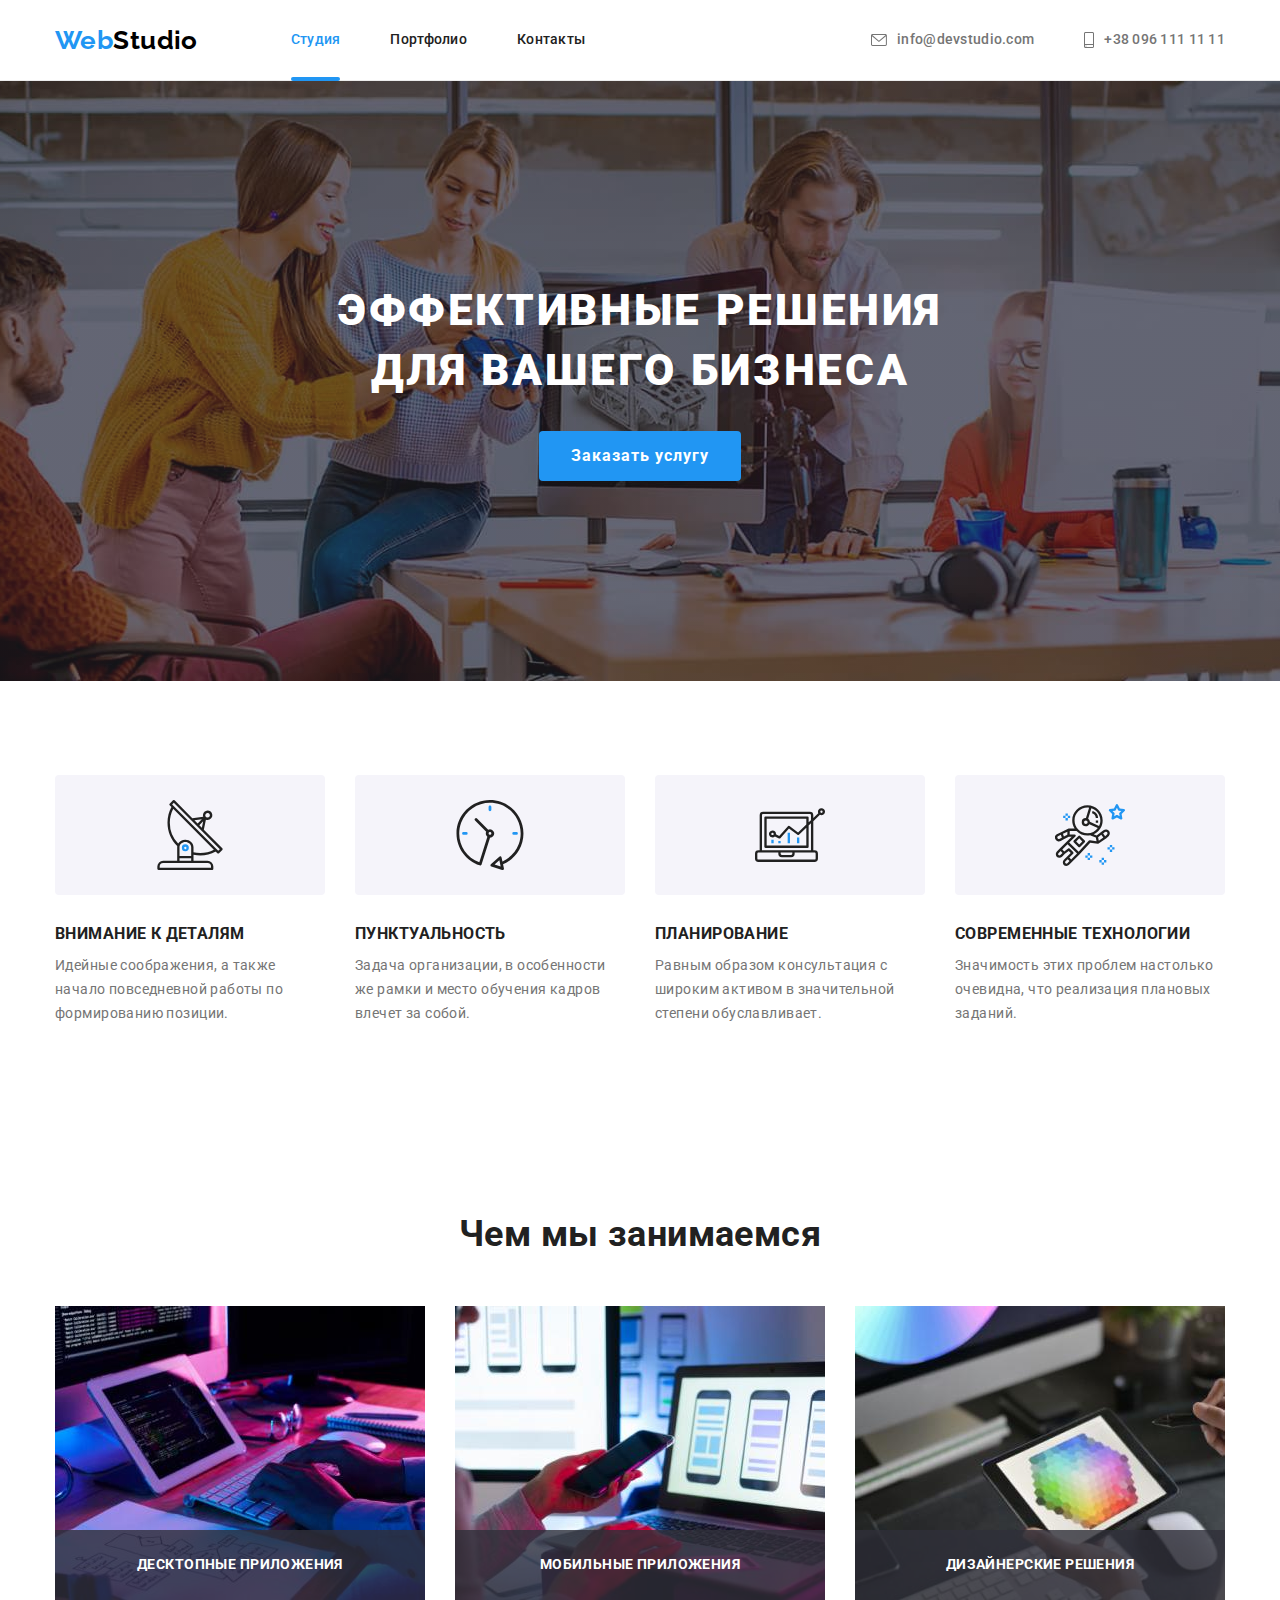
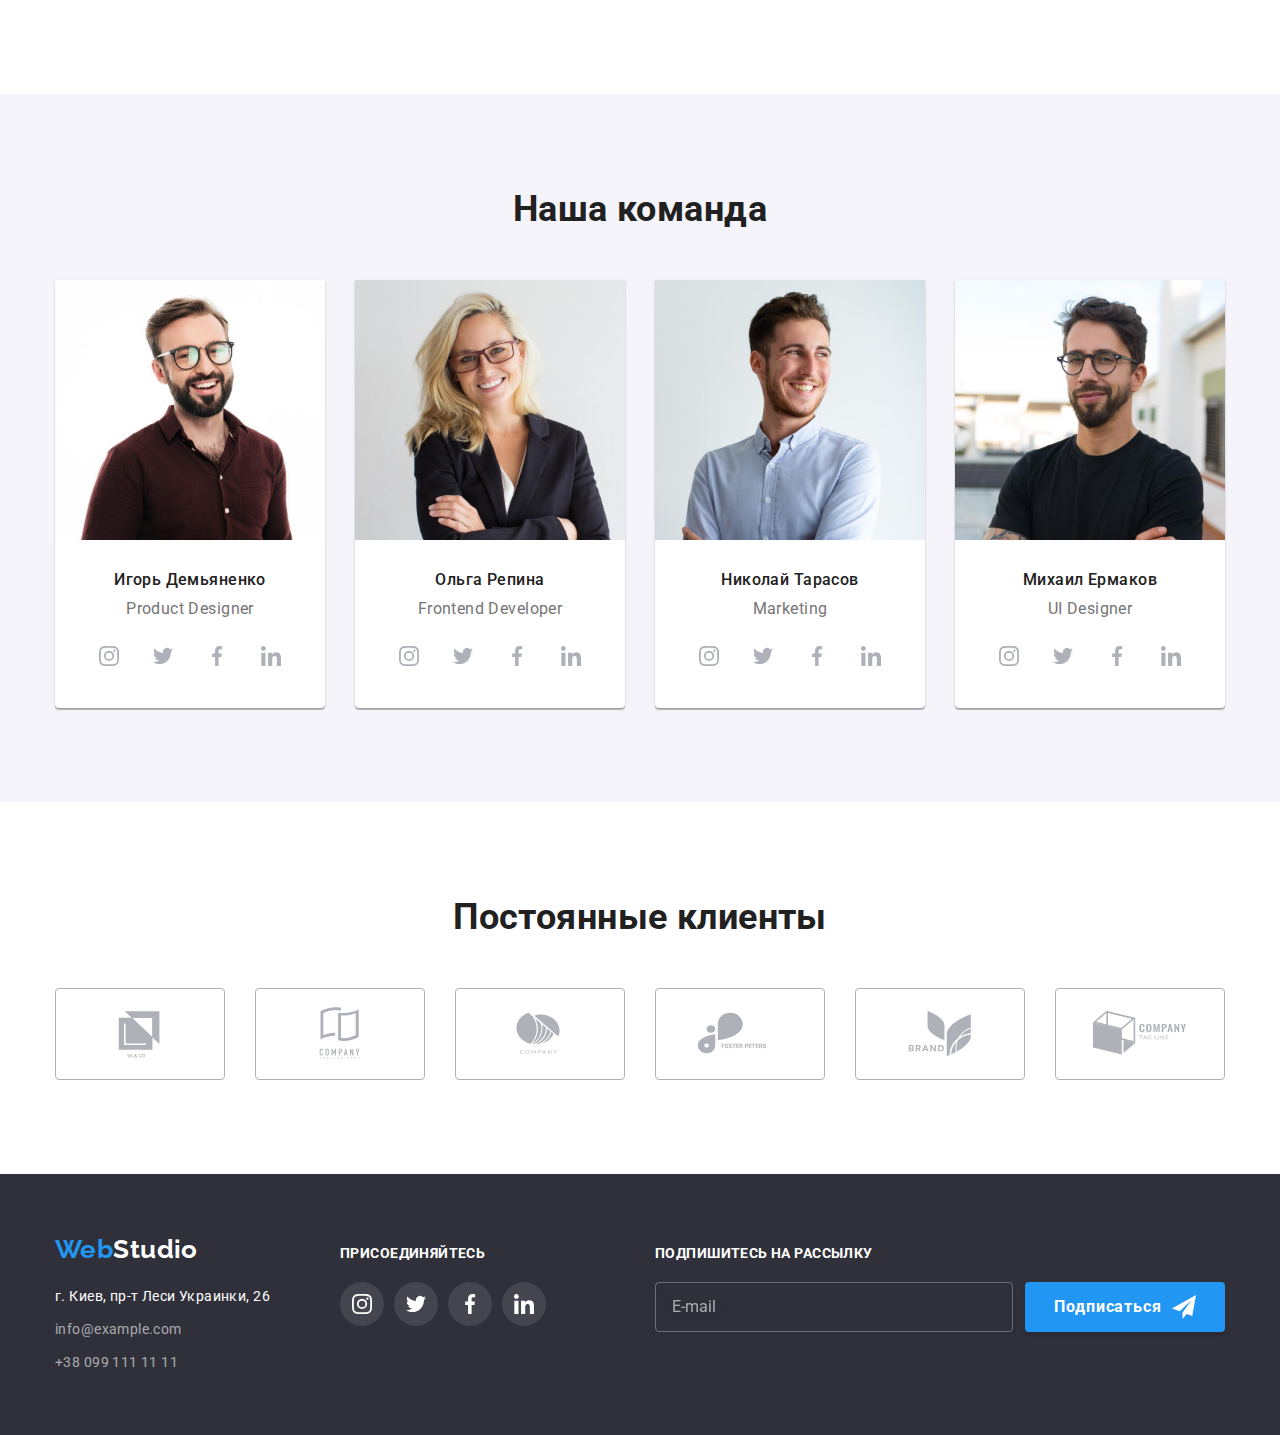
==== commit 55e654cd: "Sort BEM and scss" ====
--- a/index.html
+++ b/index.html
@@ -334,7 +334,7 @@
     <footer class="footer">
         <div class="container footer__content">
             <div class="footer__address-block">
-            <a href="./index.html" lang="en" class="logo link">Web<span class="logo footer__logo--accent">Studio</span></a>
+            <a href="./index.html" lang="en" class="logo footer__logo link">Web<span class="logo footer__logo--accent">Studio</span></a>
             <address class="address">
                 <ul class="address__list list">
                     <li class="address__item"><a href="" class="address__map address__link link">г. Киев, пр-т Леси Украинки, 26</a></li>
--- a/css/main.min.css
+++ b/css/main.min.css
@@ -1,2 +1,2 @@
-:root{--main-text-color: #212121;--complementary-text-color: #757575;--accent-text-color: #ffffff;--complementary-accent-color: #2196f3;--primary-button-color: #2196f3;--footer-mail-tel-color: rgba(255, 255, 255, 0.6);--footer-input-color: rgba(255, 255, 255, 0.3);--main-background-color: #ffffff;--studio-text-color: #000000;--second-background-color: #2f303a;--task-bachground-color: rgba(47, 48, 58, 0.8);--button-background-color: #188ce8;--filter-button-color: #f5f4fa;--team-background-color: #f5f4fa;--portfolio-border-color: #eeeeee;--portfolio-background-color: rgba(33, 150, 243, 0.9);--header-border-color: #ececec;--hero-background-color: #c4c4c4;--gradient-color: rgba(47, 48, 58, 0.4);--features-bg-color: #f5f4fa;--social-client-links-color: #afb1b8;--footer-link-bgc: rgba(255, 255, 255, 0.1);--transition-timing-function: cubic-bezier(0.4, 0, 0.2, 1);--transition-duration: 250ms;--backdrop-bg-color: rgba(0, 0, 0, 0.2);--feedback-text-color: rgba(117, 117, 117, 0.5);--modal-input-border: rgba(33, 33, 33, 0.2)}body{background-color:var(--main-background-color);color:var(--main-text-color);font-family:Roboto, sans-serif;font-size:14px;letter-spacing:0.03em;line-height:1.71}.list{margin:0;padding:0;list-style:none}.link{text-decoration:none}.button{border-radius:4px;border:none;min-width:200px;color:var(--accent-text-color);background-color:var(--primary-button-color);font-family:inherit;font-weight:700;font-size:16px;line-height:1.88;align-items:center;text-align:center;letter-spacing:0.06em;cursor:pointer;transition:background-color var(--transition-duration) var(--transition-timing-function)}.no-top-padding{padding-top:0}.title{font-weight:700;font-size:36px;line-height:1.17;text-align:center;margin-bottom:50px}h1,h2,h3,h4,p{margin:0;padding:0}img{display:block;max-width:100%}.container{margin-right:auto;margin-left:auto;width:1200px;padding-left:15px;padding-right:15px}.section{padding-top:94px;padding-bottom:94px}.header{border-bottom:1px solid var(--header-border-color)}.header__content{display:flex;align-items:center}.main-nav{display:flex;align-items:center}.navigation{display:flex;margin-left:93px}.navigation__item+.navigation__item{margin-left:50px}.navigation__link{display:block;padding-top:32px;padding-bottom:32px;color:var(--main-text-color);font-weight:500;line-height:1.14;letter-spacing:0.02em;transition:color var(--transition-duration) var(--transition-timing-function)}.navigation__link:hover,.navigation__link:focus{color:var(--complementary-accent-color)}.navigation__link--current{color:var(--complementary-accent-color);position:relative}.navigation__link--current::after{content:"";position:absolute;bottom:-1px;left:0;display:block;width:100%;height:4px;border-radius:2px;background-color:var(--complementary-accent-color)}.contact{display:flex;margin-left:auto}.contact__item:not(:last-child){margin-right:50px}.contact__link{padding-top:32px;padding-bottom:32px;display:flex;align-items:center;color:var(--complementary-text-color);font-weight:500;line-height:1.14;letter-spacing:0.02em;transition:color var(--transition-duration) var(--transition-timing-function)}.contact__link:hover,.contact__link:focus{color:var(--complementary-accent-color)}.contact__icon{margin-right:10px;fill:currentColor}.logo{color:var(--complementary-accent-color);font-family:Raleway, sans-serif;font-weight:700;font-size:26px;line-height:1.19}.logo--accent{color:var(--studio-text-color)}.hero{padding:200px 0;max-width:1600px;height:600px;margin-left:auto;margin-right:auto;background-color:var(--hero-background-color);text-align:center;background-image:linear-gradient(var(--gradient-color), var(--gradient-color)),url("../images/hero-background.jpg");background-repeat:no-repeat;background-position:center;background-size:cover}.hero__title{margin-top:0px;margin-bottom:30px;margin-left:auto;margin-right:auto;max-width:700px;color:var(--accent-text-color);font-weight:900;font-size:44px;line-height:1.36;letter-spacing:0.06em;text-transform:uppercase}.hero__button{padding:10px 32px}.hero__button:hover,.hero__button:focus{background-color:var(--button-background-color)}.features{display:flex;flex-wrap:wrap;margin-top:-30px;margin-left:-30px}.features__item{width:calc(100% / 4 - 30px);margin-top:30px;margin-left:30px}.features__thumb{display:flex;margin-bottom:30px;align-items:center;justify-content:center;height:120px;border-radius:4px;background-color:var(--features-bg-color)}.features__icon{width:70px;height:70px}.features__name{margin-bottom:10px;font-weight:700;line-height:1.14;text-transform:uppercase}.features__text{color:var(--complementary-text-color)}.task__list{display:flex;flex-wrap:wrap;margin-top:-30px;margin-left:-30px}.task__item{width:calc(100% / 3 - 30px);margin-top:30px;margin-left:30px;position:relative}.task__description{position:absolute;bottom:0;left:0;width:100%;padding-top:27px;padding-bottom:27px;font-weight:700;line-height:1.14;text-align:center;text-transform:uppercase;color:var(--accent-text-color);background-color:var(--task-bachground-color)}.team{background-color:var(--team-background-color)}.team__list{display:flex;flex-wrap:wrap;margin-top:-30px;margin-left:-30px}.team__item{margin-top:30px;margin-left:30px;padding-bottom:30px;background-color:var(--main-background-color);text-align:center;width:calc(100% / 4 - 30px);box-shadow:0px 1px 3px rgba(0,0,0,0.12),0px 1px 1px rgba(0,0,0,0.14),0px 2px 1px rgba(0,0,0,0.2);border-radius:0px 0px 4px 4px}.team__photo{margin-bottom:30px}.team__member{margin-bottom:10px;font-weight:500;font-size:16px;line-height:1.19}.team__position{color:var(--complementary-text-color);font-size:16px;line-height:1.19;margin-bottom:16px}.social-links{display:flex;justify-content:center}.social-links__item{width:44px;height:44px}.social-links__icons{width:20px;height:20px;fill:var(--social-client-links-color);transition:fill var(--transition-duration) var(--transition-timing-function)}.social-links__item+.social-links__item{margin-left:10px}.social-links__link{display:flex;justify-content:center;align-items:center;width:100%;height:100%;border-radius:50%;transition:background-color var(--transition-duration) var(--transition-timing-function)}.social-links__link:focus,.social-links__link:hover{background-color:var(--complementary-accent-color)}.social-links__link:focus .social-links__icons,.social-links__link:hover .social-links__icons{fill:var(--accent-text-color)}.clients__list{display:flex;flex-wrap:wrap;margin-top:-30px;margin-left:-30px}.clients__item{margin-top:30px;margin-left:30px;width:calc(100% / 6 - 30px)}.clients__link{display:flex;justify-content:center;align-items:center;border:1px solid var(--social-client-links-color);border-radius:4px;height:92px;color:var(--social-client-links-color);transition:border var(--transition-duration) var(--transition-timing-function)}.clients__icon{width:106px;height:60px;fill:currentColor;transition:fill var(--transition-duration) var(--transition-timing-function)}.clients__link:focus,.clients__link:hover{border:1px solid var(--complementary-accent-color);outline:none}.clients__link:focus .clients__icon,.clients__link:hover .clients__icon{fill:var(--complementary-accent-color)}.footer{padding-top:60px;padding-bottom:60px;background-color:var(--second-background-color)}.footer__content{display:flex;align-items:baseline}.footer__logo--accent{color:var(--accent-text-color)}.footer__logo{display:block;margin-bottom:20px}.address{font-style:normal}.address__item:not(:last-child){margin-bottom:9px}.address__map{color:var(--accent-text-color)}.address__mail,.address__tel{color:var(--footer-mail-tel-color)}.address__link{transition:color var(--transition-duration) var(--transition-timing-function)}.address__link:hover,.address__link:focus{color:var(--complementary-accent-color)}.footer__address-block{margin-right:70px}.footer__text{margin-bottom:20px;font-weight:700;font-size:14px;line-height:1.14;text-transform:uppercase;color:var(--accent-text-color)}.social-links__link--footer{background-color:var(--footer-link-bgc)}.social-links__icons--footer{fill:var(--accent-text-color)}.signup{display:flex;margin-left:auto}.signup__label{display:flex;flex-direction:column;margin-right:12px}.signup__text{margin-bottom:20px;font-weight:700;line-height:1.14;text-transform:uppercase;color:var(--accent-text-color)}.signup__input{width:358px;padding-left:16px;padding-right:16px;padding-top:15px;padding-bottom:15px;border:1px solid var(--footer-input-color);border-radius:4px;filter:drop-shadow(0px 4px 4px rgba(0,0,0,0.15));background-color:transparent;font-family:inherit;font-size:16px;outline:none;color:var(--footer-mail-tel-color);transition:border-color var(--transition-duration) var(--transition-timing-function)}.signup__input::placeholder{color:var(--footer-mail-tel-color)}.signup__input:focus{border-color:var(--complementary-accent-color)}.signup__button{display:flex;justify-content:center;align-items:center;align-self:flex-end;padding:0;height:50px;min-width:200px;box-shadow:0px 4px 4px rgba(0,0,0,0.15);border-radius:4px;border:none;background-color:var(--primary-button-color);cursor:pointer;font-family:inherit;font-weight:700;font-size:16px;line-height:1.87;text-align:center;letter-spacing:0.06em;color:var(--accent-text-color);transition:background-color var(--transition-duration) var(--transition-timing-function)}.signup__button:focus,.signup__button:hover{background-color:var(--button-background-color)}.signup__icon{width:24px;height:24px;margin-left:10px}.backdrop{position:fixed;top:0;left:0;width:100vw;height:100vh;background-color:var(--backdrop-bg-color);transition:opacity var(--transition-duration) var(--transition-timing-function),visibility var(--transition-duration) var(--transition-timing-function)}.backdrop.is-hidden{opacity:0;pointer-events:none;visibility:hidden}.backdrop.is-hidden .modal{transform:translate(-50%, -50%) scale(0.5);opacity:0}.modal{position:absolute;top:50%;left:50%;transform:translate(-50%, -50%) scale(1);padding:40px;padding-left:41px;padding-right:39px;width:528px;min-height:581px;border-radius:4px;background-color:var(--main-background-color);box-shadow:0px 1px 3px rgba(0,0,0,0.12),0px 1px 1px rgba(0,0,0,0.14),0px 2px 1px rgba(0,0,0,0.2);transition:transform var(--transition-duration) var(--transition-timing-function),opacity var(--transition-duration) var(--transition-timing-function)}.button-close{position:absolute;top:8px;right:8px;display:flex;align-items:center;justify-content:center;width:30px;height:30px;border-radius:50%;border:1px solid rgba(0,0,0,0.1);background-color:transparent;cursor:pointer}.button-close__icon{width:18px;height:18px;fill:currentColor;transition:fill var(--transition-duration) var(--transition-timing-function)}.button-close:focus .btn-close-icon,.button-close:hover .btn-close-icon{fill:var(--complementary-accent-color)}.order__text{margin-bottom:12px;font-weight:700;font-size:20px;line-height:1.15;text-align:center;color:var(--main-text-color)}.order__label{display:flex;flex-direction:column;font-size:12px;line-height:1.17;letter-spacing:0.01em;color:var(--complementary-text-color);margin-bottom:10px}.order__label:last-child{margin-bottom:20px}.order__name{margin-bottom:4px}.order__input-wrapper{position:relative;display:block;cursor:pointer}.order__input{width:100%;height:40px;border-radius:4px;border:1px solid var(--modal-input-border);background-color:transparent;padding-left:42px;cursor:pointer;outline:none;transition:border-color var(--transition-duration) var(--transition-timing-function)}.order__icons{position:absolute;left:12px;top:50%;transform:translateY(-50%);width:18px;height:18px;transition:fill var(--transition-duration) var(--transition-timing-function)}.order__feedback{resize:none;height:120px;padding:12px 16px}.order__feedback::placeholder{font-size:12px;line-height:1.16;letter-spacing:0.01em;color:var(--feedback-text-color)}.order__input:focus,.order__input:hover{border-color:var(--complementary-accent-color)}.order__input:focus+.order__icons,.order__input:hover+.order__icons{fill:var(--complementary-accent-color)}.order__agreement{display:flex;justify-content:center;align-items:center;margin-bottom:30px;color:var(--complementary-text-color)}.order__check-icon{margin-right:7px;width:16px;height:15px;border:2px solid var(--main-text-color);border-radius:4px;cursor:pointer;transition:border-color var(--transition-duration) var(--transition-timing-function)}.order__agreement:focus-within .order__check-icon,.order__agreement:hover .order__check-icon{border-color:var(--complementary-accent-color)}.order__checkbox{position:absolute;width:1px;height:1px;margin:-1px;border:0;padding:0;clip:rect(0 0 0 0);overflow:hidden}.checkbox:checked+.order__check-icon{background-image:url(../images/icon-check.svg);border:none;background-size:cover;background-position:center;background-repeat:no-repeat}.order__link{color:var(--complementary-accent-color)}.order__button{display:block;margin-left:auto;margin-right:auto;min-width:200px;height:50px;padding:10px;padding-left:56px;padding-right:55px;box-shadow:0px 4px 4px rgba(0,0,0,0.15);border-radius:4px;background-color:var(--primary-button-color);border:none;font-family:inherit;font-weight:700;font-size:16px;line-height:1.87;text-align:center;letter-spacing:0.06em;color:var(--accent-text-color);cursor:pointer;transition:background-color var(--transition-duration) var(--transition-timing-function)}.order__button:focus,.order__button:hover{background-color:var(--button-background-color)}
+:root{--main-text-color: #212121;--complementary-text-color: #757575;--accent-text-color: #ffffff;--complementary-accent-color: #2196f3;--primary-button-color: #2196f3;--footer-mail-tel-color: rgba(255, 255, 255, 0.6);--footer-input-color: rgba(255, 255, 255, 0.3);--main-background-color: #ffffff;--studio-text-color: #000000;--second-background-color: #2f303a;--task-bachground-color: rgba(47, 48, 58, 0.8);--button-background-color: #188ce8;--filter-button-color: #f5f4fa;--team-background-color: #f5f4fa;--portfolio-border-color: #eeeeee;--portfolio-background-color: rgba(33, 150, 243, 0.9);--header-border-color: #ececec;--hero-background-color: #c4c4c4;--gradient-color: rgba(47, 48, 58, 0.4);--features-bg-color: #f5f4fa;--social-client-links-color: #afb1b8;--footer-link-bgc: rgba(255, 255, 255, 0.1);--transition-timing-function: cubic-bezier(0.4, 0, 0.2, 1);--transition-duration: 250ms;--backdrop-bg-color: rgba(0, 0, 0, 0.2);--feedback-text-color: rgba(117, 117, 117, 0.5);--modal-input-border: rgba(33, 33, 33, 0.2)}body{background-color:var(--main-background-color);color:var(--main-text-color);font-family:Roboto, sans-serif;font-size:14px;letter-spacing:0.03em;line-height:1.71}.list{margin:0;padding:0;list-style:none}.link{text-decoration:none}.button{border-radius:4px;border:none;min-width:200px;color:var(--accent-text-color);background-color:var(--primary-button-color);font-family:inherit;font-weight:700;font-size:16px;line-height:1.88;align-items:center;text-align:center;letter-spacing:0.06em;cursor:pointer;transition:background-color var(--transition-duration) var(--transition-timing-function)}.no-top-padding{padding-top:0}.title{font-weight:700;font-size:36px;line-height:1.17;text-align:center;margin-bottom:50px}h1,h2,h3,h4,p{margin:0;padding:0}img{display:block;max-width:100%}.container{margin-right:auto;margin-left:auto;width:1200px;padding-left:15px;padding-right:15px}.section{padding-top:94px;padding-bottom:94px}.header{border-bottom:1px solid var(--header-border-color)}.header__content{display:flex;align-items:center}.main-nav{display:flex;align-items:center}.navigation{display:flex;margin-left:93px}.navigation__item+.navigation__item{margin-left:50px}.navigation__link{display:block;padding-top:32px;padding-bottom:32px;color:var(--main-text-color);font-weight:500;line-height:1.14;letter-spacing:0.02em;transition:color var(--transition-duration) var(--transition-timing-function)}.navigation__link:hover,.navigation__link:focus{color:var(--complementary-accent-color)}.navigation__link--current{color:var(--complementary-accent-color);position:relative}.navigation__link--current::after{content:"";position:absolute;bottom:-1px;left:0;display:block;width:100%;height:4px;border-radius:2px;background-color:var(--complementary-accent-color)}.contact{display:flex;margin-left:auto}.contact__item:not(:last-child){margin-right:50px}.contact__link{padding-top:32px;padding-bottom:32px;display:flex;align-items:center;color:var(--complementary-text-color);font-weight:500;line-height:1.14;letter-spacing:0.02em;transition:color var(--transition-duration) var(--transition-timing-function)}.contact__link:hover,.contact__link:focus{color:var(--complementary-accent-color)}.contact__icon{margin-right:10px;fill:currentColor}.logo{color:var(--complementary-accent-color);font-family:Raleway, sans-serif;font-weight:700;font-size:26px;line-height:1.19}.logo--accent{color:var(--studio-text-color)}.hero{padding:200px 0;max-width:1600px;height:600px;margin-left:auto;margin-right:auto;background-color:var(--hero-background-color);text-align:center;background-image:linear-gradient(var(--gradient-color), var(--gradient-color)),url("../images/hero-background.jpg");background-repeat:no-repeat;background-position:center;background-size:cover}.hero__title{margin-top:0px;margin-bottom:30px;margin-left:auto;margin-right:auto;max-width:700px;color:var(--accent-text-color);font-weight:900;font-size:44px;line-height:1.36;letter-spacing:0.06em;text-transform:uppercase}.hero__button{padding:10px 32px}.hero__button:hover,.hero__button:focus{background-color:var(--button-background-color)}.features{display:flex;flex-wrap:wrap;margin-top:-30px;margin-left:-30px}.features__item{width:calc(100% / 4 - 30px);margin-top:30px;margin-left:30px}.features__thumb{display:flex;margin-bottom:30px;align-items:center;justify-content:center;height:120px;border-radius:4px;background-color:var(--features-bg-color)}.features__icon{width:70px;height:70px}.features__name{margin-bottom:10px;font-weight:700;line-height:1.14;text-transform:uppercase}.features__text{color:var(--complementary-text-color)}.task__list{display:flex;flex-wrap:wrap;margin-top:-30px;margin-left:-30px}.task__item{width:calc(100% / 3 - 30px);margin-top:30px;margin-left:30px;position:relative}.task__description{position:absolute;bottom:0;left:0;width:100%;padding-top:27px;padding-bottom:27px;font-weight:700;line-height:1.14;text-align:center;text-transform:uppercase;color:var(--accent-text-color);background-color:var(--task-bachground-color)}.team{background-color:var(--team-background-color)}.team__list{display:flex;flex-wrap:wrap;margin-top:-30px;margin-left:-30px}.team__item{margin-top:30px;margin-left:30px;padding-bottom:30px;background-color:var(--main-background-color);text-align:center;width:calc(100% / 4 - 30px);box-shadow:0px 1px 3px rgba(0,0,0,0.12),0px 1px 1px rgba(0,0,0,0.14),0px 2px 1px rgba(0,0,0,0.2);border-radius:0px 0px 4px 4px}.team__photo{margin-bottom:30px}.team__member{margin-bottom:10px;font-weight:500;font-size:16px;line-height:1.19}.team__position{color:var(--complementary-text-color);font-size:16px;line-height:1.19;margin-bottom:16px}.social-links{display:flex;justify-content:center}.social-links__item{width:44px;height:44px}.social-links__icons{width:20px;height:20px;fill:var(--social-client-links-color);transition:fill var(--transition-duration) var(--transition-timing-function)}.social-links__item+.social-links__item{margin-left:10px}.social-links__link{display:flex;justify-content:center;align-items:center;width:100%;height:100%;border-radius:50%;transition:background-color var(--transition-duration) var(--transition-timing-function)}.social-links__link:focus,.social-links__link:hover{background-color:var(--complementary-accent-color)}.social-links__link:focus .social-links__icons,.social-links__link:hover .social-links__icons{fill:var(--accent-text-color)}.clients__list{display:flex;flex-wrap:wrap;margin-top:-30px;margin-left:-30px}.clients__item{margin-top:30px;margin-left:30px;width:calc(100% / 6 - 30px)}.clients__link{display:flex;justify-content:center;align-items:center;border:1px solid var(--social-client-links-color);border-radius:4px;height:92px;color:var(--social-client-links-color);transition:border var(--transition-duration) var(--transition-timing-function)}.clients__icon{width:106px;height:60px;fill:currentColor;transition:fill var(--transition-duration) var(--transition-timing-function)}.clients__link:focus,.clients__link:hover{border:1px solid var(--complementary-accent-color);outline:none}.clients__link:focus .clients__icon,.clients__link:hover .clients__icon{fill:var(--complementary-accent-color)}.footer{padding-top:60px;padding-bottom:60px;background-color:var(--second-background-color)}.footer__content{display:flex;align-items:baseline}.footer__logo--accent{color:var(--accent-text-color)}.footer__logo{display:block;margin-bottom:20px}.address{font-style:normal}.address__item:not(:last-child){margin-bottom:9px}.address__map{color:var(--accent-text-color)}.address__mail,.address__tel{color:var(--footer-mail-tel-color)}.address__link{transition:color var(--transition-duration) var(--transition-timing-function)}.address__link:hover,.address__link:focus{color:var(--complementary-accent-color)}.footer__address-block{margin-right:70px}.footer__text{margin-bottom:20px;font-weight:700;font-size:14px;line-height:1.14;text-transform:uppercase;color:var(--accent-text-color)}.social-links__link--footer{background-color:var(--footer-link-bgc)}.social-links__icons--footer{fill:var(--accent-text-color)}.signup{display:flex;margin-left:auto}.signup__label{display:flex;flex-direction:column;margin-right:12px}.signup__text{margin-bottom:20px;font-weight:700;line-height:1.14;text-transform:uppercase;color:var(--accent-text-color)}.signup__input{width:358px;padding-left:16px;padding-right:16px;padding-top:15px;padding-bottom:15px;border:1px solid var(--footer-input-color);border-radius:4px;filter:drop-shadow(0px 4px 4px rgba(0,0,0,0.15));background-color:transparent;font-family:inherit;font-size:16px;outline:none;color:var(--footer-mail-tel-color);transition:border-color var(--transition-duration) var(--transition-timing-function)}.signup__input::placeholder{color:var(--footer-mail-tel-color)}.signup__input:focus{border-color:var(--complementary-accent-color)}.signup__button{display:flex;justify-content:center;align-items:center;align-self:flex-end;padding:0;height:50px;min-width:200px;box-shadow:0px 4px 4px rgba(0,0,0,0.15);border-radius:4px;border:none;background-color:var(--primary-button-color);cursor:pointer;font-family:inherit;font-weight:700;font-size:16px;line-height:1.87;text-align:center;letter-spacing:0.06em;color:var(--accent-text-color);transition:background-color var(--transition-duration) var(--transition-timing-function)}.signup__button:focus,.signup__button:hover{background-color:var(--button-background-color)}.signup__icon{width:24px;height:24px;margin-left:10px}.backdrop{position:fixed;top:0;left:0;width:100vw;height:100vh;background-color:var(--backdrop-bg-color);transition:opacity var(--transition-duration) var(--transition-timing-function),visibility var(--transition-duration) var(--transition-timing-function)}.backdrop.is-hidden{opacity:0;pointer-events:none;visibility:hidden}.backdrop.is-hidden .modal{transform:translate(-50%, -50%) scale(0.5);opacity:0}.modal{position:absolute;top:50%;left:50%;transform:translate(-50%, -50%) scale(1);padding:40px;padding-left:41px;padding-right:39px;width:528px;min-height:581px;border-radius:4px;background-color:var(--main-background-color);box-shadow:0px 1px 3px rgba(0,0,0,0.12),0px 1px 1px rgba(0,0,0,0.14),0px 2px 1px rgba(0,0,0,0.2);transition:transform var(--transition-duration) var(--transition-timing-function),opacity var(--transition-duration) var(--transition-timing-function)}.button-close{position:absolute;top:8px;right:8px;display:flex;align-items:center;justify-content:center;width:30px;height:30px;border-radius:50%;border:1px solid rgba(0,0,0,0.1);background-color:transparent;cursor:pointer}.button-close__icon{width:18px;height:18px;fill:currentColor;transition:fill var(--transition-duration) var(--transition-timing-function)}.button-close:focus .button-close__icon,.button-close:hover .button-close__icon{fill:var(--complementary-accent-color)}.order__text{margin-bottom:12px;font-weight:700;font-size:20px;line-height:1.15;text-align:center;color:var(--main-text-color)}.order__label{display:flex;flex-direction:column;font-size:12px;line-height:1.17;letter-spacing:0.01em;color:var(--complementary-text-color);margin-bottom:10px}.order__label:last-child{margin-bottom:20px}.order__name{margin-bottom:4px}.order__input-wrapper{position:relative;display:block;cursor:pointer}.order__input{width:100%;height:40px;border-radius:4px;border:1px solid var(--modal-input-border);background-color:transparent;padding-left:42px;cursor:pointer;outline:none;transition:border-color var(--transition-duration) var(--transition-timing-function)}.order__icons{position:absolute;left:12px;top:50%;transform:translateY(-50%);width:18px;height:18px;transition:fill var(--transition-duration) var(--transition-timing-function)}.order__feedback{resize:none;height:120px;padding:12px 16px}.order__feedback::placeholder{font-size:12px;line-height:1.16;letter-spacing:0.01em;color:var(--feedback-text-color)}.order__input:focus,.order__input:hover{border-color:var(--complementary-accent-color)}.order__input:focus+.order__icons,.order__input:hover+.order__icons{fill:var(--complementary-accent-color)}.order__agreement{display:flex;justify-content:center;align-items:center;margin-bottom:30px;color:var(--complementary-text-color)}.order__check-icon{margin-right:7px;width:16px;height:15px;border:2px solid var(--main-text-color);border-radius:4px;cursor:pointer;transition:border-color var(--transition-duration) var(--transition-timing-function)}.order__agreement:focus-within .order__check-icon,.order__agreement:hover .order__check-icon{border-color:var(--complementary-accent-color)}.order__checkbox{position:absolute;width:1px;height:1px;margin:-1px;border:0;padding:0;clip:rect(0 0 0 0);overflow:hidden}.order__checkbox:checked+.order__check-icon{background-image:url(../images/icon-check.svg);border:none;background-size:cover;background-position:center;background-repeat:no-repeat}.order__link{color:var(--complementary-accent-color)}.order__button{display:block;margin-left:auto;margin-right:auto;min-width:200px;height:50px;padding:10px;padding-left:56px;padding-right:55px;box-shadow:0px 4px 4px rgba(0,0,0,0.15);border-radius:4px;background-color:var(--primary-button-color);border:none;font-family:inherit;font-weight:700;font-size:16px;line-height:1.87;text-align:center;letter-spacing:0.06em;color:var(--accent-text-color);cursor:pointer;transition:background-color var(--transition-duration) var(--transition-timing-function)}.order__button:focus,.order__button:hover{background-color:var(--button-background-color)}.filter{display:flex;justify-content:center;margin-bottom:50px}.filter__item+.filter__item{margin-left:8px}.no-min-width{min-width:0}.filter__button{display:inline-block;padding:6px 22px;border-radius:4px;border:none;width:fit-content;color:var(--main-text-color);background-color:var(--filter-button-color);font-family:inherit;font-weight:500;font-size:16px;line-height:1.62;text-align:center;letter-spacing:inherit;cursor:pointer;transition:color var(--transition-duration) var(--transition-timing-function),background-color var(--transition-duration) var(--transition-timing-function),box-shadow var(--transition-duration) var(--transition-timing-function)}.filter__button:hover,.filter__button:focus,.filter__button--current{color:var(--accent-text-color);background-color:var(--complementary-accent-color);box-shadow:0px 3px 1px rgba(0,0,0,0.1),0px 1px 2px rgba(0,0,0,0.08),0px 2px 2px rgba(0,0,0,0.12)}.portfolio{display:flex;flex-wrap:wrap;margin-top:-30px;margin-left:-30px}.portfolio__item{flex-basis:calc(100% / 3 - 30px);margin-left:30px;margin-top:30px;background-color:var(--main-background-color)}.portfolio__link{display:block;transition:box-shadow var(--transition-duration) var(--transition-timing-function)}.portfolio__link:hover,.portfolio__link:focus{outline:none;box-shadow:0px 1px 1px rgba(0,0,0,0.12),0px 4px 4px rgba(0,0,0,0.06),1px 4px 6px rgba(0,0,0,0.16)}.portfolio__thumb{position:relative;overflow:hidden}.portfolio__information{position:absolute;top:0;left:0;width:100%;height:100%;padding:63px 24px;font-size:18px;line-height:1.56;color:var(--accent-text-color);background-color:var(--portfolio-background-color);transform:translateY(101%);transition:transform var(--transition-duration) var(--transition-timing-function)}.portfolio__link:hover .portfolio__information,.portfolio__link:focus .portfolio__information{transform:translateY(0)}.portfolio__description{padding:20px 24px;border:1px solid var(--portfolio-border-color)}.portfolio__name{margin-bottom:4px;color:var(--main-text-color);font-weight:700;font-size:18px;line-height:2;letter-spacing:0.06em}.portfolio__text{color:var(--complementary-text-color);font-size:16px;line-height:1.87}
 /*# sourceMappingURL=main.min.css.map */--- a/css/styles.css
+++ b/css/styles.css
@@ -25,121 +25,4 @@
 
 /* Фильтр */
 
-.filter-list {
-  display: flex;
-  justify-content: center;
-  margin-bottom: 50px;
-}
-
-.filter-list > .item + .item {
-  margin-left: 8px;
-}
-
-.button.filter {
-  display: inline-block;
-  padding: 6px 22px;
-  border-radius: 4px;
-  border: none;
-
-  color: var(--main-text-color);
-  background-color: var(--filter-button-color);
-  font-family: inherit;
-  font-weight: 500;
-  font-size: 16px;
-  line-height: 1.62;
-  text-align: center;
-  letter-spacing: inherit;
-  cursor: pointer;
-
-  transition: color var(--transition-duration) var(--transition-timing-function),
-    background-color var(--transition-duration)
-      var(--transition-timing-function),
-    box-shadow var(--transition-duration) var(--transition-timing-function);
-}
-
-.button.filter:hover,
-.button.filter:focus,
-.button.current {
-  color: var(--accent-text-color);
-  background-color: var(--complementary-accent-color);
-  box-shadow: 0px 3px 1px rgba(0, 0, 0, 0.1), 0px 1px 2px rgba(0, 0, 0, 0.08),
-    0px 2px 2px rgba(0, 0, 0, 0.12);
-}
-
 /* Портфолио */
-
-.portfolio-list {
-  display: flex;
-  flex-wrap: wrap;
-  margin-top: -30px;
-  margin-left: -30px;
-}
-
-.portfolio-item {
-  flex-basis: calc(100% / 3 - 30px);
-  margin-left: 30px;
-  margin-top: 30px;
-
-  background-color: var(--main-background-color);
-}
-
-.portfolio-link {
-  display: block;
-  transition: box-shadow var(--transition-duration)
-    var(--transition-timing-function);
-}
-
-.portfolio-link:hover,
-.portfolio-link:focus {
-  outline: none;
-  box-shadow: 0px 1px 1px rgba(0, 0, 0, 0.12), 0px 4px 4px rgba(0, 0, 0, 0.06),
-    1px 4px 6px rgba(0, 0, 0, 0.16);
-}
-
-.portfolio-item .thumb {
-  position: relative;
-  overflow: hidden;
-}
-.portfolio-information {
-  position: absolute;
-  top: 0;
-  left: 0;
-  width: 100%;
-  height: 100%;
-  padding: 63px 24px;
-
-  font-size: 18px;
-  line-height: 1.56;
-  color: var(--accent-text-color);
-  background-color: var(--portfolio-background-color);
-
-  transform: translateY(101%);
-  transition: transform var(--transition-duration)
-    var(--transition-timing-function);
-}
-
-.portfolio-link:hover .portfolio-information,
-.portfolio-link:focus .portfolio-information {
-  transform: translateY(0);
-}
-
-.portfolio-description {
-  padding: 20px 24px;
-  border: 1px solid var(--portfolio-border-color);
-}
-
-.portfolio-name {
-  margin-bottom: 4px;
-
-  color: var(--main-text-color);
-  font-weight: 700;
-  font-size: 18px;
-  line-height: 2;
-  letter-spacing: 0.06em;
-}
-
-.portfolio-text {
-  color: var(--complementary-text-color);
-  font-size: 16px;
-  line-height: 1.87;
-}
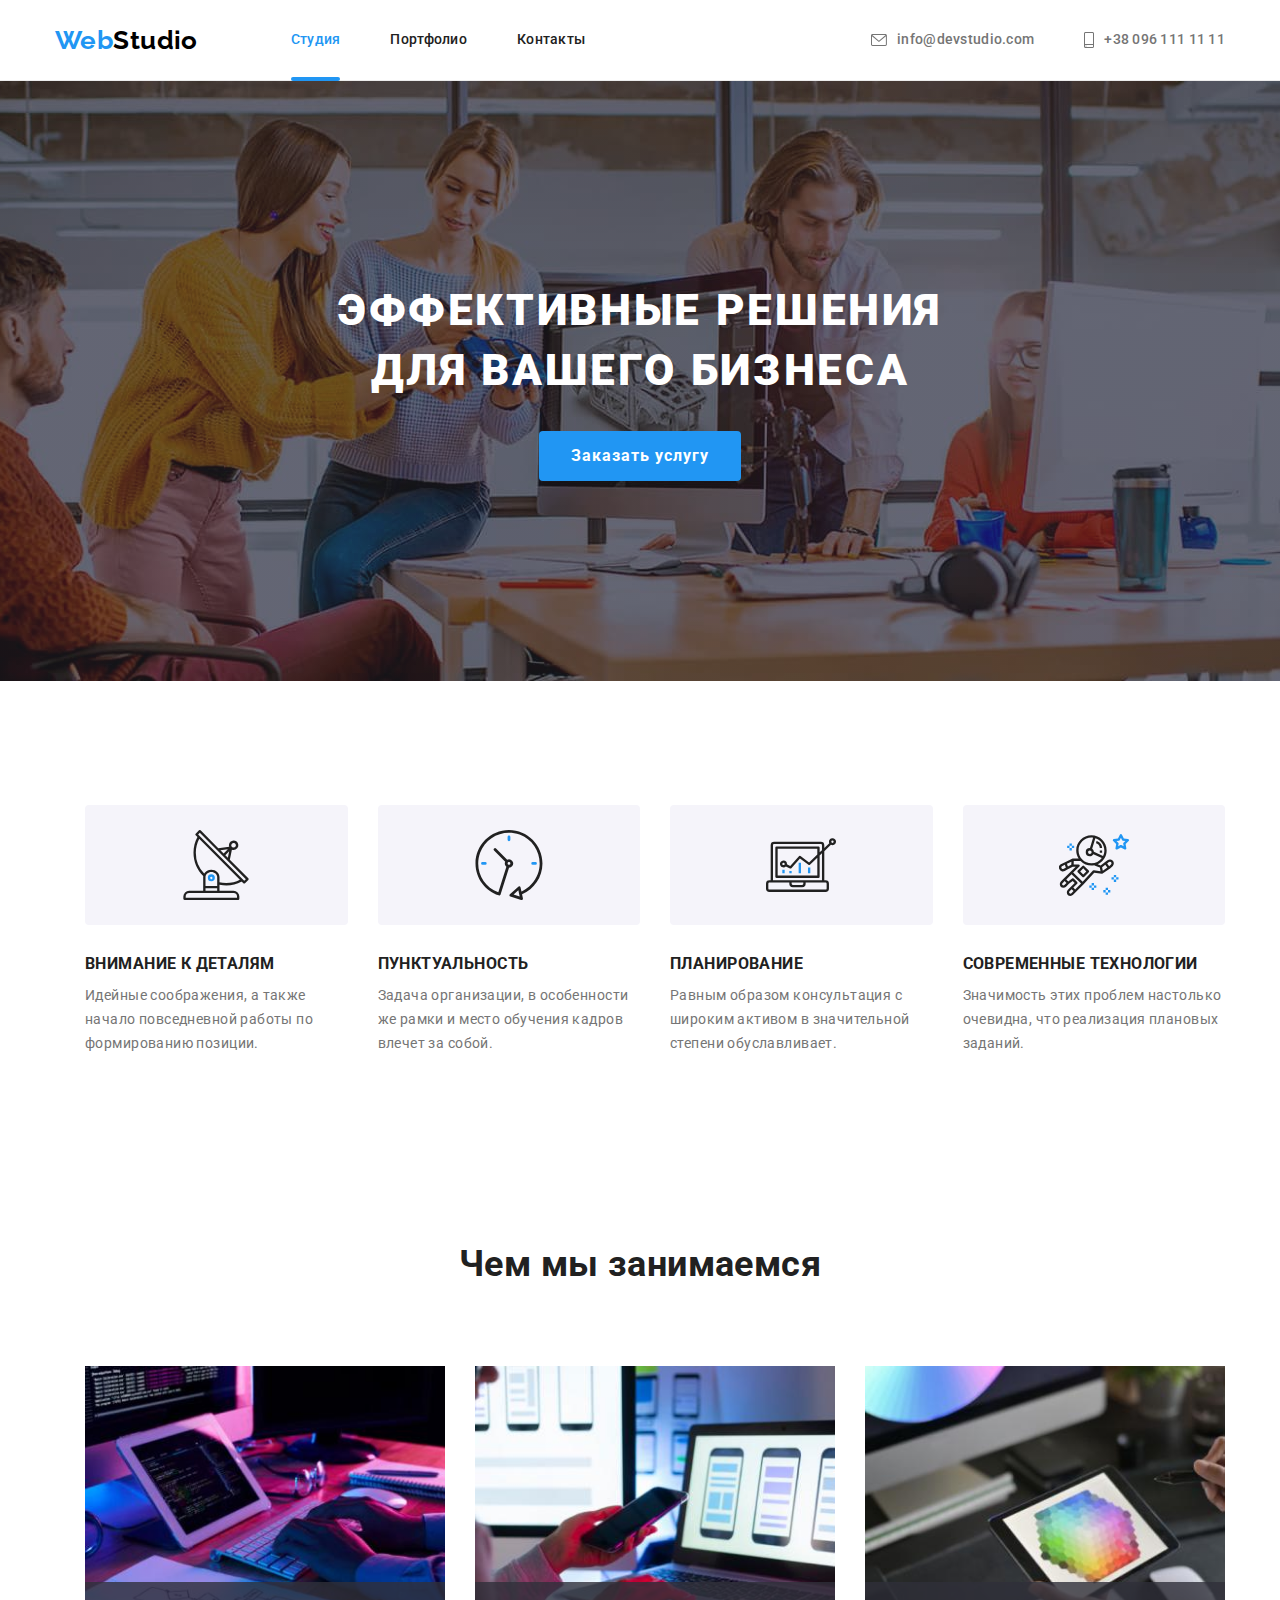
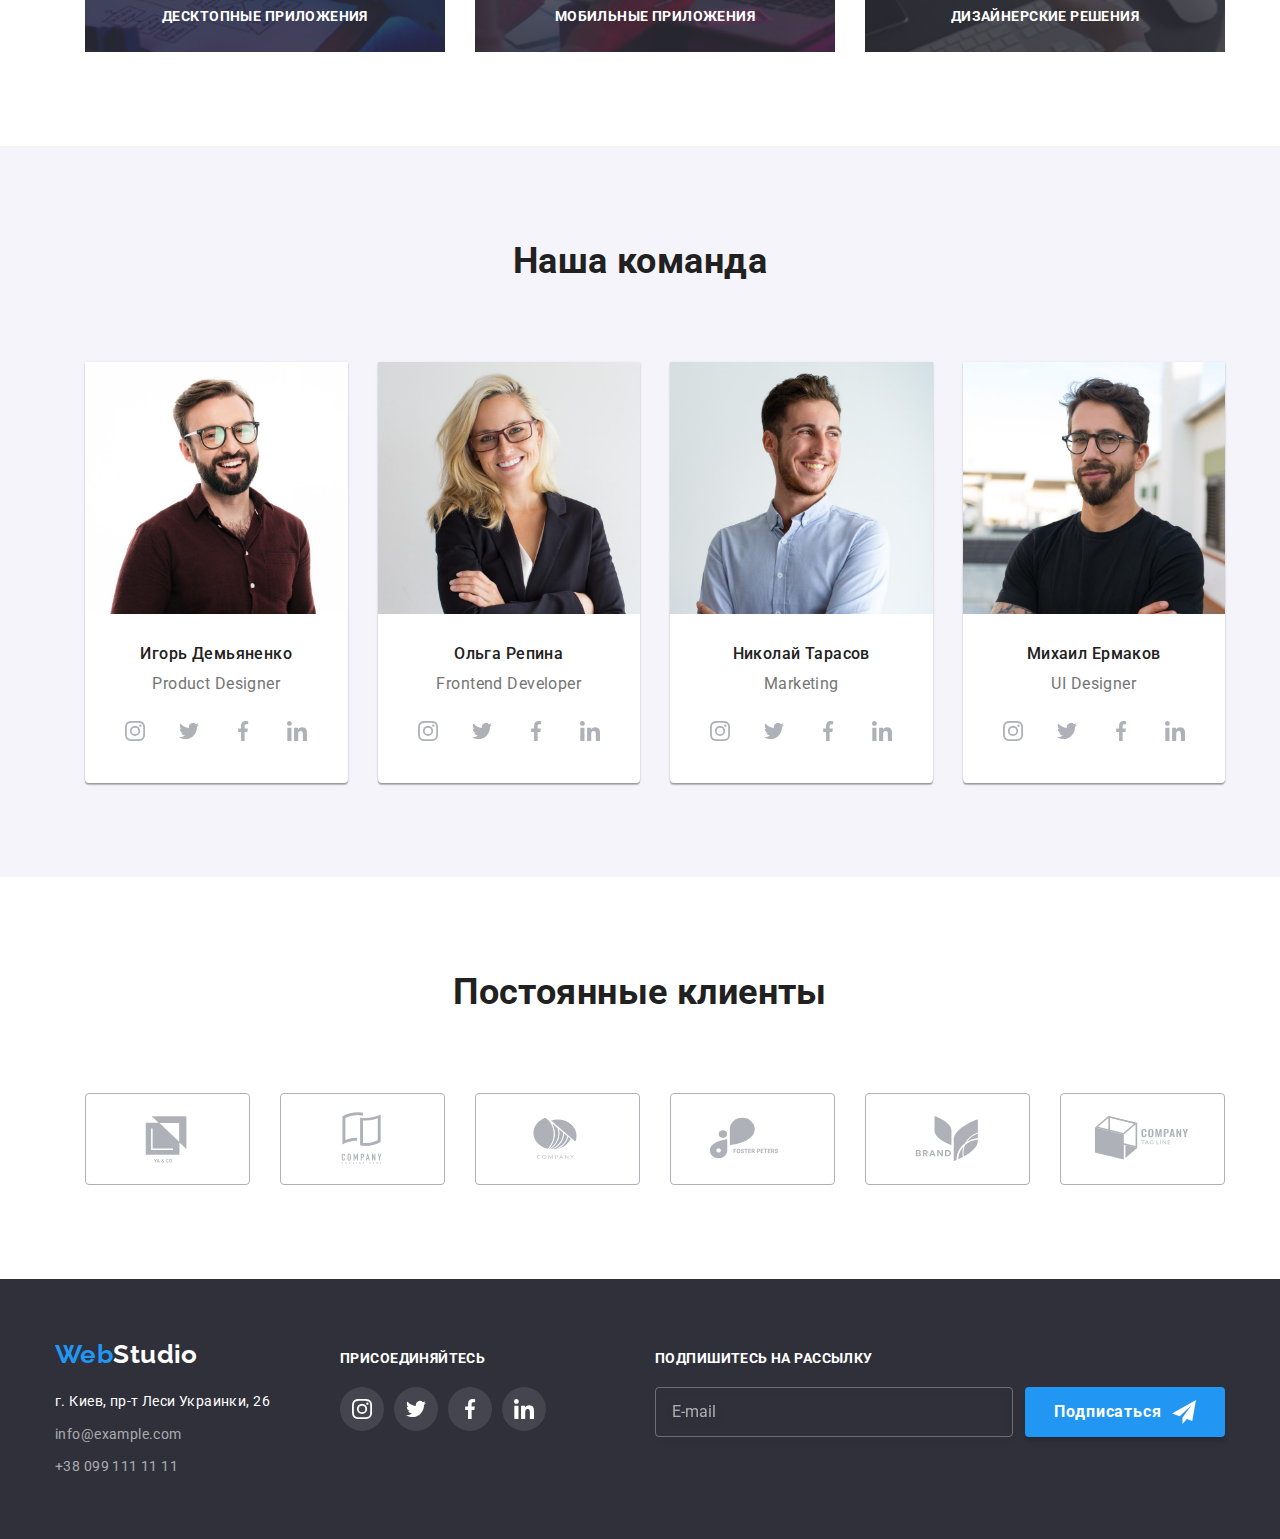
==== commit 6a9bb078: "Correct after comments" ====
--- a/index.html
+++ b/index.html
@@ -21,7 +21,7 @@
     <header class="header">
         <div class="container header__content">
         <nav class="main-nav">
-            <a href="./index.html" lang="en" class="logo link">Web<span class="logo logo--accent">Studio</span></a>
+            <a href="./index.html" lang="en" class="logo link">Web<span class="logo logo--accent-black">Studio</span></a>
             <ul class="navigation list">
                 <li class="navigation__item"><a href="./index.html" class="link navigation__link navigation__link--current">Студия</a></li>
                 <li class="navigation__item"><a href="./portfolio.html" class="link navigation__link">Портфолио</a></li>
@@ -334,7 +334,7 @@
     <footer class="footer">
         <div class="container footer__content">
             <div class="footer__address-block">
-            <a href="./index.html" lang="en" class="logo footer__logo link">Web<span class="logo footer__logo--accent">Studio</span></a>
+            <a href="./index.html" lang="en" class="logo footer__logo link">Web<span class="logo logo--accent-white">Studio</span></a>
             <address class="address">
                 <ul class="address__list list">
                     <li class="address__item"><a href="" class="address__map address__link link">г. Киев, пр-т Леси Украинки, 26</a></li>
--- a/css/main.min.css
+++ b/css/main.min.css
@@ -1,2 +1,2 @@
-:root{--main-text-color: #212121;--complementary-text-color: #757575;--accent-text-color: #ffffff;--complementary-accent-color: #2196f3;--primary-button-color: #2196f3;--footer-mail-tel-color: rgba(255, 255, 255, 0.6);--footer-input-color: rgba(255, 255, 255, 0.3);--main-background-color: #ffffff;--studio-text-color: #000000;--second-background-color: #2f303a;--task-bachground-color: rgba(47, 48, 58, 0.8);--button-background-color: #188ce8;--filter-button-color: #f5f4fa;--team-background-color: #f5f4fa;--portfolio-border-color: #eeeeee;--portfolio-background-color: rgba(33, 150, 243, 0.9);--header-border-color: #ececec;--hero-background-color: #c4c4c4;--gradient-color: rgba(47, 48, 58, 0.4);--features-bg-color: #f5f4fa;--social-client-links-color: #afb1b8;--footer-link-bgc: rgba(255, 255, 255, 0.1);--transition-timing-function: cubic-bezier(0.4, 0, 0.2, 1);--transition-duration: 250ms;--backdrop-bg-color: rgba(0, 0, 0, 0.2);--feedback-text-color: rgba(117, 117, 117, 0.5);--modal-input-border: rgba(33, 33, 33, 0.2)}body{background-color:var(--main-background-color);color:var(--main-text-color);font-family:Roboto, sans-serif;font-size:14px;letter-spacing:0.03em;line-height:1.71}.list{margin:0;padding:0;list-style:none}.link{text-decoration:none}.button{border-radius:4px;border:none;min-width:200px;color:var(--accent-text-color);background-color:var(--primary-button-color);font-family:inherit;font-weight:700;font-size:16px;line-height:1.88;align-items:center;text-align:center;letter-spacing:0.06em;cursor:pointer;transition:background-color var(--transition-duration) var(--transition-timing-function)}.no-top-padding{padding-top:0}.title{font-weight:700;font-size:36px;line-height:1.17;text-align:center;margin-bottom:50px}h1,h2,h3,h4,p{margin:0;padding:0}img{display:block;max-width:100%}.container{margin-right:auto;margin-left:auto;width:1200px;padding-left:15px;padding-right:15px}.section{padding-top:94px;padding-bottom:94px}.header{border-bottom:1px solid var(--header-border-color)}.header__content{display:flex;align-items:center}.main-nav{display:flex;align-items:center}.navigation{display:flex;margin-left:93px}.navigation__item+.navigation__item{margin-left:50px}.navigation__link{display:block;padding-top:32px;padding-bottom:32px;color:var(--main-text-color);font-weight:500;line-height:1.14;letter-spacing:0.02em;transition:color var(--transition-duration) var(--transition-timing-function)}.navigation__link:hover,.navigation__link:focus{color:var(--complementary-accent-color)}.navigation__link--current{color:var(--complementary-accent-color);position:relative}.navigation__link--current::after{content:"";position:absolute;bottom:-1px;left:0;display:block;width:100%;height:4px;border-radius:2px;background-color:var(--complementary-accent-color)}.contact{display:flex;margin-left:auto}.contact__item:not(:last-child){margin-right:50px}.contact__link{padding-top:32px;padding-bottom:32px;display:flex;align-items:center;color:var(--complementary-text-color);font-weight:500;line-height:1.14;letter-spacing:0.02em;transition:color var(--transition-duration) var(--transition-timing-function)}.contact__link:hover,.contact__link:focus{color:var(--complementary-accent-color)}.contact__icon{margin-right:10px;fill:currentColor}.logo{color:var(--complementary-accent-color);font-family:Raleway, sans-serif;font-weight:700;font-size:26px;line-height:1.19}.logo--accent{color:var(--studio-text-color)}.hero{padding:200px 0;max-width:1600px;height:600px;margin-left:auto;margin-right:auto;background-color:var(--hero-background-color);text-align:center;background-image:linear-gradient(var(--gradient-color), var(--gradient-color)),url("../images/hero-background.jpg");background-repeat:no-repeat;background-position:center;background-size:cover}.hero__title{margin-top:0px;margin-bottom:30px;margin-left:auto;margin-right:auto;max-width:700px;color:var(--accent-text-color);font-weight:900;font-size:44px;line-height:1.36;letter-spacing:0.06em;text-transform:uppercase}.hero__button{padding:10px 32px}.hero__button:hover,.hero__button:focus{background-color:var(--button-background-color)}.features{display:flex;flex-wrap:wrap;margin-top:-30px;margin-left:-30px}.features__item{width:calc(100% / 4 - 30px);margin-top:30px;margin-left:30px}.features__thumb{display:flex;margin-bottom:30px;align-items:center;justify-content:center;height:120px;border-radius:4px;background-color:var(--features-bg-color)}.features__icon{width:70px;height:70px}.features__name{margin-bottom:10px;font-weight:700;line-height:1.14;text-transform:uppercase}.features__text{color:var(--complementary-text-color)}.task__list{display:flex;flex-wrap:wrap;margin-top:-30px;margin-left:-30px}.task__item{width:calc(100% / 3 - 30px);margin-top:30px;margin-left:30px;position:relative}.task__description{position:absolute;bottom:0;left:0;width:100%;padding-top:27px;padding-bottom:27px;font-weight:700;line-height:1.14;text-align:center;text-transform:uppercase;color:var(--accent-text-color);background-color:var(--task-bachground-color)}.team{background-color:var(--team-background-color)}.team__list{display:flex;flex-wrap:wrap;margin-top:-30px;margin-left:-30px}.team__item{margin-top:30px;margin-left:30px;padding-bottom:30px;background-color:var(--main-background-color);text-align:center;width:calc(100% / 4 - 30px);box-shadow:0px 1px 3px rgba(0,0,0,0.12),0px 1px 1px rgba(0,0,0,0.14),0px 2px 1px rgba(0,0,0,0.2);border-radius:0px 0px 4px 4px}.team__photo{margin-bottom:30px}.team__member{margin-bottom:10px;font-weight:500;font-size:16px;line-height:1.19}.team__position{color:var(--complementary-text-color);font-size:16px;line-height:1.19;margin-bottom:16px}.social-links{display:flex;justify-content:center}.social-links__item{width:44px;height:44px}.social-links__icons{width:20px;height:20px;fill:var(--social-client-links-color);transition:fill var(--transition-duration) var(--transition-timing-function)}.social-links__item+.social-links__item{margin-left:10px}.social-links__link{display:flex;justify-content:center;align-items:center;width:100%;height:100%;border-radius:50%;transition:background-color var(--transition-duration) var(--transition-timing-function)}.social-links__link:focus,.social-links__link:hover{background-color:var(--complementary-accent-color)}.social-links__link:focus .social-links__icons,.social-links__link:hover .social-links__icons{fill:var(--accent-text-color)}.clients__list{display:flex;flex-wrap:wrap;margin-top:-30px;margin-left:-30px}.clients__item{margin-top:30px;margin-left:30px;width:calc(100% / 6 - 30px)}.clients__link{display:flex;justify-content:center;align-items:center;border:1px solid var(--social-client-links-color);border-radius:4px;height:92px;color:var(--social-client-links-color);transition:border var(--transition-duration) var(--transition-timing-function)}.clients__icon{width:106px;height:60px;fill:currentColor;transition:fill var(--transition-duration) var(--transition-timing-function)}.clients__link:focus,.clients__link:hover{border:1px solid var(--complementary-accent-color);outline:none}.clients__link:focus .clients__icon,.clients__link:hover .clients__icon{fill:var(--complementary-accent-color)}.footer{padding-top:60px;padding-bottom:60px;background-color:var(--second-background-color)}.footer__content{display:flex;align-items:baseline}.footer__logo--accent{color:var(--accent-text-color)}.footer__logo{display:block;margin-bottom:20px}.address{font-style:normal}.address__item:not(:last-child){margin-bottom:9px}.address__map{color:var(--accent-text-color)}.address__mail,.address__tel{color:var(--footer-mail-tel-color)}.address__link{transition:color var(--transition-duration) var(--transition-timing-function)}.address__link:hover,.address__link:focus{color:var(--complementary-accent-color)}.footer__address-block{margin-right:70px}.footer__text{margin-bottom:20px;font-weight:700;font-size:14px;line-height:1.14;text-transform:uppercase;color:var(--accent-text-color)}.social-links__link--footer{background-color:var(--footer-link-bgc)}.social-links__icons--footer{fill:var(--accent-text-color)}.signup{display:flex;margin-left:auto}.signup__label{display:flex;flex-direction:column;margin-right:12px}.signup__text{margin-bottom:20px;font-weight:700;line-height:1.14;text-transform:uppercase;color:var(--accent-text-color)}.signup__input{width:358px;padding-left:16px;padding-right:16px;padding-top:15px;padding-bottom:15px;border:1px solid var(--footer-input-color);border-radius:4px;filter:drop-shadow(0px 4px 4px rgba(0,0,0,0.15));background-color:transparent;font-family:inherit;font-size:16px;outline:none;color:var(--footer-mail-tel-color);transition:border-color var(--transition-duration) var(--transition-timing-function)}.signup__input::placeholder{color:var(--footer-mail-tel-color)}.signup__input:focus{border-color:var(--complementary-accent-color)}.signup__button{display:flex;justify-content:center;align-items:center;align-self:flex-end;padding:0;height:50px;min-width:200px;box-shadow:0px 4px 4px rgba(0,0,0,0.15);border-radius:4px;border:none;background-color:var(--primary-button-color);cursor:pointer;font-family:inherit;font-weight:700;font-size:16px;line-height:1.87;text-align:center;letter-spacing:0.06em;color:var(--accent-text-color);transition:background-color var(--transition-duration) var(--transition-timing-function)}.signup__button:focus,.signup__button:hover{background-color:var(--button-background-color)}.signup__icon{width:24px;height:24px;margin-left:10px}.backdrop{position:fixed;top:0;left:0;width:100vw;height:100vh;background-color:var(--backdrop-bg-color);transition:opacity var(--transition-duration) var(--transition-timing-function),visibility var(--transition-duration) var(--transition-timing-function)}.backdrop.is-hidden{opacity:0;pointer-events:none;visibility:hidden}.backdrop.is-hidden .modal{transform:translate(-50%, -50%) scale(0.5);opacity:0}.modal{position:absolute;top:50%;left:50%;transform:translate(-50%, -50%) scale(1);padding:40px;padding-left:41px;padding-right:39px;width:528px;min-height:581px;border-radius:4px;background-color:var(--main-background-color);box-shadow:0px 1px 3px rgba(0,0,0,0.12),0px 1px 1px rgba(0,0,0,0.14),0px 2px 1px rgba(0,0,0,0.2);transition:transform var(--transition-duration) var(--transition-timing-function),opacity var(--transition-duration) var(--transition-timing-function)}.button-close{position:absolute;top:8px;right:8px;display:flex;align-items:center;justify-content:center;width:30px;height:30px;border-radius:50%;border:1px solid rgba(0,0,0,0.1);background-color:transparent;cursor:pointer}.button-close__icon{width:18px;height:18px;fill:currentColor;transition:fill var(--transition-duration) var(--transition-timing-function)}.button-close:focus .button-close__icon,.button-close:hover .button-close__icon{fill:var(--complementary-accent-color)}.order__text{margin-bottom:12px;font-weight:700;font-size:20px;line-height:1.15;text-align:center;color:var(--main-text-color)}.order__label{display:flex;flex-direction:column;font-size:12px;line-height:1.17;letter-spacing:0.01em;color:var(--complementary-text-color);margin-bottom:10px}.order__label:last-child{margin-bottom:20px}.order__name{margin-bottom:4px}.order__input-wrapper{position:relative;display:block;cursor:pointer}.order__input{width:100%;height:40px;border-radius:4px;border:1px solid var(--modal-input-border);background-color:transparent;padding-left:42px;cursor:pointer;outline:none;transition:border-color var(--transition-duration) var(--transition-timing-function)}.order__icons{position:absolute;left:12px;top:50%;transform:translateY(-50%);width:18px;height:18px;transition:fill var(--transition-duration) var(--transition-timing-function)}.order__feedback{resize:none;height:120px;padding:12px 16px}.order__feedback::placeholder{font-size:12px;line-height:1.16;letter-spacing:0.01em;color:var(--feedback-text-color)}.order__input:focus,.order__input:hover{border-color:var(--complementary-accent-color)}.order__input:focus+.order__icons,.order__input:hover+.order__icons{fill:var(--complementary-accent-color)}.order__agreement{display:flex;justify-content:center;align-items:center;margin-bottom:30px;color:var(--complementary-text-color)}.order__check-icon{margin-right:7px;width:16px;height:15px;border:2px solid var(--main-text-color);border-radius:4px;cursor:pointer;transition:border-color var(--transition-duration) var(--transition-timing-function)}.order__agreement:focus-within .order__check-icon,.order__agreement:hover .order__check-icon{border-color:var(--complementary-accent-color)}.order__checkbox{position:absolute;width:1px;height:1px;margin:-1px;border:0;padding:0;clip:rect(0 0 0 0);overflow:hidden}.order__checkbox:checked+.order__check-icon{background-image:url(../images/icon-check.svg);border:none;background-size:cover;background-position:center;background-repeat:no-repeat}.order__link{color:var(--complementary-accent-color)}.order__button{display:block;margin-left:auto;margin-right:auto;min-width:200px;height:50px;padding:10px;padding-left:56px;padding-right:55px;box-shadow:0px 4px 4px rgba(0,0,0,0.15);border-radius:4px;background-color:var(--primary-button-color);border:none;font-family:inherit;font-weight:700;font-size:16px;line-height:1.87;text-align:center;letter-spacing:0.06em;color:var(--accent-text-color);cursor:pointer;transition:background-color var(--transition-duration) var(--transition-timing-function)}.order__button:focus,.order__button:hover{background-color:var(--button-background-color)}.filter{display:flex;justify-content:center;margin-bottom:50px}.filter__item+.filter__item{margin-left:8px}.no-min-width{min-width:0}.filter__button{display:inline-block;padding:6px 22px;border-radius:4px;border:none;width:fit-content;color:var(--main-text-color);background-color:var(--filter-button-color);font-family:inherit;font-weight:500;font-size:16px;line-height:1.62;text-align:center;letter-spacing:inherit;cursor:pointer;transition:color var(--transition-duration) var(--transition-timing-function),background-color var(--transition-duration) var(--transition-timing-function),box-shadow var(--transition-duration) var(--transition-timing-function)}.filter__button:hover,.filter__button:focus,.filter__button--current{color:var(--accent-text-color);background-color:var(--complementary-accent-color);box-shadow:0px 3px 1px rgba(0,0,0,0.1),0px 1px 2px rgba(0,0,0,0.08),0px 2px 2px rgba(0,0,0,0.12)}.portfolio{display:flex;flex-wrap:wrap;margin-top:-30px;margin-left:-30px}.portfolio__item{flex-basis:calc(100% / 3 - 30px);margin-left:30px;margin-top:30px;background-color:var(--main-background-color)}.portfolio__link{display:block;transition:box-shadow var(--transition-duration) var(--transition-timing-function)}.portfolio__link:hover,.portfolio__link:focus{outline:none;box-shadow:0px 1px 1px rgba(0,0,0,0.12),0px 4px 4px rgba(0,0,0,0.06),1px 4px 6px rgba(0,0,0,0.16)}.portfolio__thumb{position:relative;overflow:hidden}.portfolio__information{position:absolute;top:0;left:0;width:100%;height:100%;padding:63px 24px;font-size:18px;line-height:1.56;color:var(--accent-text-color);background-color:var(--portfolio-background-color);transform:translateY(101%);transition:transform var(--transition-duration) var(--transition-timing-function)}.portfolio__link:hover .portfolio__information,.portfolio__link:focus .portfolio__information{transform:translateY(0)}.portfolio__description{padding:20px 24px;border:1px solid var(--portfolio-border-color)}.portfolio__name{margin-bottom:4px;color:var(--main-text-color);font-weight:700;font-size:18px;line-height:2;letter-spacing:0.06em}.portfolio__text{color:var(--complementary-text-color);font-size:16px;line-height:1.87}
+:root{--main-text-color: #212121;--complementary-text-color: #757575;--accent-text-color: #ffffff;--complementary-accent-color: #2196f3;--primary-button-color: #2196f3;--footer-mail-tel-color: rgba(255, 255, 255, 0.6);--footer-input-color: rgba(255, 255, 255, 0.3);--main-background-color: #ffffff;--studio-text-color: #000000;--second-background-color: #2f303a;--task-bachground-color: rgba(47, 48, 58, 0.8);--button-background-color: #188ce8;--filter-button-color: #f5f4fa;--team-background-color: #f5f4fa;--portfolio-border-color: #eeeeee;--portfolio-background-color: rgba(33, 150, 243, 0.9);--header-border-color: #ececec;--hero-background-color: #c4c4c4;--gradient-color: rgba(47, 48, 58, 0.4);--features-bg-color: #f5f4fa;--social-client-links-color: #afb1b8;--footer-link-bgc: rgba(255, 255, 255, 0.1);--transition-timing-function: cubic-bezier(0.4, 0, 0.2, 1);--transition-duration: 250ms;--backdrop-bg-color: rgba(0, 0, 0, 0.2);--feedback-text-color: rgba(117, 117, 117, 0.5);--modal-input-border: rgba(33, 33, 33, 0.2)}h1,h2,h3,h4,p{margin:0;padding:0}img{display:block;max-width:100%}.social-links,.social-links__link,.button-close,.order__agreement,.features__thumb,.clients__link,.signup__button,.filter{display:flex;justify-content:center;align-items:center}.features,.task__list,.team__list,.clients__list,.portfolio{display:flex;flex-wrap:wrap;margin-top:-30px;margin-left:-30px}body{background-color:var(--main-background-color);color:var(--main-text-color);font-family:Roboto, sans-serif;font-size:14px;letter-spacing:0.03em;line-height:1.71}.list{margin:0;padding:0;list-style:none}.link{text-decoration:none}.button,.order__button,.hero__button,.signup__button,.filter__button{border-radius:4px;border:none;min-width:200px;color:var(--accent-text-color);background-color:var(--primary-button-color);font-family:inherit;font-weight:700;font-size:16px;line-height:1.88;align-items:center;text-align:center;letter-spacing:0.06em;cursor:pointer;transition:background-color var(--transition-duration) var(--transition-timing-function)}.no-top-padding{padding-top:0}.title{font-weight:700;font-size:36px;line-height:1.17;text-align:center;margin-bottom:50px}.container{margin-right:auto;margin-left:auto;width:1200px;padding-left:15px;padding-right:15px}.section{padding-top:94px;padding-bottom:94px}.logo{color:var(--complementary-accent-color);font-family:Raleway, sans-serif;font-weight:700;font-size:26px;line-height:1.19}.logo--accent-black{color:var(--studio-text-color)}.logo--accent-white{color:var(--accent-text-color)}.social-links__item{width:44px;height:44px}.social-links__item+.social-links__item{margin-left:10px}.social-links__icons{width:20px;height:20px;fill:var(--social-client-links-color);transition:fill var(--transition-duration) var(--transition-timing-function)}.social-links__link:focus .social-links__icons,.social-links__link:hover .social-links__icons{fill:var(--accent-text-color)}.social-links__link{width:100%;height:100%;border-radius:50%;transition:background-color var(--transition-duration) var(--transition-timing-function)}.social-links__link:focus,.social-links__link:hover{background-color:var(--complementary-accent-color)}.backdrop{position:fixed;top:0;left:0;width:100vw;height:100vh;background-color:var(--backdrop-bg-color);transition:opacity var(--transition-duration) var(--transition-timing-function),visibility var(--transition-duration) var(--transition-timing-function)}.backdrop.is-hidden{opacity:0;pointer-events:none;visibility:hidden}.backdrop.is-hidden .modal{transform:translate(-50%, -50%) scale(0.5);opacity:0}.modal{position:absolute;top:50%;left:50%;transform:translate(-50%, -50%) scale(1);padding:40px;padding-left:41px;padding-right:39px;width:528px;min-height:581px;border-radius:4px;background-color:var(--main-background-color);box-shadow:0px 1px 3px rgba(0,0,0,0.12),0px 1px 1px rgba(0,0,0,0.14),0px 2px 1px rgba(0,0,0,0.2);transition:transform var(--transition-duration) var(--transition-timing-function),opacity var(--transition-duration) var(--transition-timing-function)}.button-close{position:absolute;top:8px;right:8px;width:30px;height:30px;border-radius:50%;border:1px solid rgba(0,0,0,0.1);background-color:transparent;cursor:pointer}.button-close__icon{width:18px;height:18px;fill:currentColor;transition:fill var(--transition-duration) var(--transition-timing-function)}.button-close:focus .button-close__icon,.button-close:hover .button-close__icon{fill:var(--complementary-accent-color)}.order__text{margin-bottom:12px;font-weight:700;font-size:20px;line-height:1.15;text-align:center;color:var(--main-text-color)}.order__label{display:flex;flex-direction:column;margin-bottom:10px;font-size:12px;line-height:1.17;letter-spacing:0.01em;color:var(--complementary-text-color)}.order__label:last-child{margin-bottom:20px}.order__name{margin-bottom:4px}.order__input-wrapper{position:relative;display:block;cursor:pointer}.order__input{width:100%;height:40px;border-radius:4px;border:1px solid var(--modal-input-border);background-color:transparent;padding-left:42px;cursor:pointer;outline:none;transition:border-color var(--transition-duration) var(--transition-timing-function)}.order__input:focus,.order__input:hover{border-color:var(--complementary-accent-color)}.order__icons{position:absolute;left:12px;top:50%;transform:translateY(-50%);width:18px;height:18px;transition:fill var(--transition-duration) var(--transition-timing-function)}.order__input:focus+.order__icons,.order__input:hover+.order__icons{fill:var(--complementary-accent-color)}.order__feedback{resize:none;height:120px;padding:12px 16px}.order__feedback::placeholder{font-size:12px;line-height:1.16;letter-spacing:0.01em;color:var(--feedback-text-color)}.order__agreement{margin-bottom:30px;color:var(--complementary-text-color)}.order__check-icon{margin-right:7px;width:16px;height:15px;border:2px solid var(--main-text-color);border-radius:4px;cursor:pointer;transition:border-color var(--transition-duration) var(--transition-timing-function)}.order__agreement:focus-within .order__check-icon,.order__agreement:hover .order__check-icon{border-color:var(--complementary-accent-color)}.order__checkbox:checked+.order__check-icon{background-image:url(../images/icon-check.svg);border:none;background-size:cover;background-position:center;background-repeat:no-repeat}.order__checkbox{position:absolute;width:1px;height:1px;margin:-1px;border:0;padding:0;clip:rect(0 0 0 0);overflow:hidden}.order__link{color:var(--complementary-accent-color)}.order__button{display:block;margin-left:auto;margin-right:auto;height:50px;padding:10px;padding-left:56px;padding-right:55px;box-shadow:0px 4px 4px rgba(0,0,0,0.15)}.order__button:focus,.order__button:hover{background-color:var(--button-background-color)}.header{border-bottom:1px solid var(--header-border-color)}.header__content{display:flex;align-items:center}.main-nav{display:flex;align-items:center}.navigation{display:flex;margin-left:93px}.navigation__item+.navigation__item{margin-left:50px}.navigation__link{display:block;padding-top:32px;padding-bottom:32px;color:var(--main-text-color);font-weight:500;line-height:1.14;letter-spacing:0.02em;transition:color var(--transition-duration) var(--transition-timing-function)}.navigation__link:hover,.navigation__link:focus{color:var(--complementary-accent-color)}.navigation__link--current{color:var(--complementary-accent-color);position:relative}.navigation__link--current::after{content:"";position:absolute;bottom:-1px;left:0;display:block;width:100%;height:4px;border-radius:2px;background-color:var(--complementary-accent-color)}.contact{display:flex;margin-left:auto}.contact__item:not(:last-child){margin-right:50px}.contact__link{padding-top:32px;padding-bottom:32px;display:flex;align-items:center;color:var(--complementary-text-color);font-weight:500;line-height:1.14;letter-spacing:0.02em;transition:color var(--transition-duration) var(--transition-timing-function)}.contact__link:hover,.contact__link:focus{color:var(--complementary-accent-color)}.contact__icon{margin-right:10px;fill:currentColor}.hero{padding:200px 0;max-width:1600px;height:600px;margin-left:auto;margin-right:auto;background-color:var(--hero-background-color);text-align:center;background-image:linear-gradient(var(--gradient-color), var(--gradient-color)),url("../images/hero-background.jpg");background-repeat:no-repeat;background-position:center;background-size:cover}.hero__title{margin-top:0px;margin-bottom:30px;margin-left:auto;margin-right:auto;max-width:700px;color:var(--accent-text-color);font-weight:900;font-size:44px;line-height:1.36;letter-spacing:0.06em;text-transform:uppercase}.hero__button{padding:10px 32px}.hero__button:hover,.hero__button:focus{background-color:var(--button-background-color)}.features__item{width:calc(100% / 4 - 30px);margin-top:30px;margin-left:30px}.features__thumb{margin-bottom:30px;height:120px;border-radius:4px;background-color:var(--features-bg-color)}.features__icon{width:70px;height:70px}.features__name{margin-bottom:10px;font-weight:700;line-height:1.14;text-transform:uppercase}.features__text{color:var(--complementary-text-color)}.task__item{width:calc(100% / 3 - 30px);margin-top:30px;margin-left:30px;position:relative}.task__description{position:absolute;bottom:0;left:0;width:100%;padding-top:27px;padding-bottom:27px;font-weight:700;line-height:1.14;text-align:center;text-transform:uppercase;color:var(--accent-text-color);background-color:var(--task-bachground-color)}.team{background-color:var(--team-background-color)}.team__item{margin-top:30px;margin-left:30px;padding-bottom:30px;background-color:var(--main-background-color);text-align:center;width:calc(100% / 4 - 30px);box-shadow:0px 1px 3px rgba(0,0,0,0.12),0px 1px 1px rgba(0,0,0,0.14),0px 2px 1px rgba(0,0,0,0.2);border-radius:0px 0px 4px 4px}.team__photo{margin-bottom:30px}.team__member{margin-bottom:10px;font-weight:500;font-size:16px;line-height:1.19}.team__position{color:var(--complementary-text-color);font-size:16px;line-height:1.19;margin-bottom:16px}.clients__item{margin-top:30px;margin-left:30px;width:calc(100% / 6 - 30px)}.clients__link{border:1px solid var(--social-client-links-color);border-radius:4px;height:92px;color:var(--social-client-links-color);transition:border var(--transition-duration) var(--transition-timing-function)}.clients__link:focus,.clients__link:hover{border:1px solid var(--complementary-accent-color);outline:none}.clients__icon{width:106px;height:60px;fill:currentColor;transition:fill var(--transition-duration) var(--transition-timing-function)}.clients__link:focus .clients__icon,.clients__link:hover .clients__icon{fill:var(--complementary-accent-color)}.footer{padding-top:60px;padding-bottom:60px;background-color:var(--second-background-color)}.footer__content{display:flex;align-items:baseline}.footer__logo{display:block;margin-bottom:20px}.address{font-style:normal}.address__item:not(:last-child){margin-bottom:9px}.address__map{color:var(--accent-text-color)}.address__mail,.address__tel{color:var(--footer-mail-tel-color)}.address__link{transition:color var(--transition-duration) var(--transition-timing-function)}.address__link:hover,.address__link:focus{color:var(--complementary-accent-color)}.footer__address-block{margin-right:70px}.footer__text{margin-bottom:20px;font-weight:700;font-size:14px;line-height:1.14;text-transform:uppercase;color:var(--accent-text-color)}.social-links__link--footer{background-color:var(--footer-link-bgc)}.social-links__icons--footer{fill:var(--accent-text-color)}.signup{display:flex;margin-left:auto}.signup__label{display:flex;flex-direction:column;margin-right:12px}.signup__text{margin-bottom:20px;font-weight:700;line-height:1.14;text-transform:uppercase;color:var(--accent-text-color)}.signup__input{width:358px;padding-left:16px;padding-right:16px;padding-top:15px;padding-bottom:15px;border:1px solid var(--footer-input-color);border-radius:4px;filter:drop-shadow(0px 4px 4px rgba(0,0,0,0.15));background-color:transparent;font-family:inherit;font-size:16px;outline:none;color:var(--footer-mail-tel-color);transition:border-color var(--transition-duration) var(--transition-timing-function)}.signup__input::placeholder{color:var(--footer-mail-tel-color)}.signup__input:focus{border-color:var(--complementary-accent-color)}.signup__button{align-self:flex-end;padding:0;height:50px;box-shadow:0px 4px 4px rgba(0,0,0,0.15)}.signup__button:focus,.signup__button:hover{background-color:var(--button-background-color)}.signup__icon{width:24px;height:24px;margin-left:10px}.filter{margin-bottom:50px}.filter__item+.filter__item{margin-left:8px}.no-min-width{min-width:0}.filter__button{display:inline-block;padding:6px 22px;color:var(--main-text-color);background-color:var(--filter-button-color);font-weight:500;line-height:1.62;letter-spacing:inherit;transition:color var(--transition-duration) var(--transition-timing-function),background-color var(--transition-duration) var(--transition-timing-function),box-shadow var(--transition-duration) var(--transition-timing-function)}.filter__button:hover,.filter__button:focus,.filter__button--current{color:var(--accent-text-color);background-color:var(--complementary-accent-color);box-shadow:0px 3px 1px rgba(0,0,0,0.1),0px 1px 2px rgba(0,0,0,0.08),0px 2px 2px rgba(0,0,0,0.12)}.portfolio__item{flex-basis:calc(100% / 3 - 30px);margin-left:30px;margin-top:30px;background-color:var(--main-background-color)}.portfolio__link{display:block;transition:box-shadow var(--transition-duration) var(--transition-timing-function)}.portfolio__link:hover,.portfolio__link:focus{outline:none;box-shadow:0px 1px 1px rgba(0,0,0,0.12),0px 4px 4px rgba(0,0,0,0.06),1px 4px 6px rgba(0,0,0,0.16)}.portfolio__thumb{position:relative;overflow:hidden}.portfolio__information{position:absolute;top:0;left:0;width:100%;height:100%;padding:63px 24px;font-size:18px;line-height:1.56;color:var(--accent-text-color);background-color:var(--portfolio-background-color);transform:translateY(101%);transition:transform var(--transition-duration) var(--transition-timing-function)}.portfolio__link:hover .portfolio__information,.portfolio__link:focus .portfolio__information{transform:translateY(0)}.portfolio__description{padding:20px 24px;border:1px solid var(--portfolio-border-color)}.portfolio__name{margin-bottom:4px;color:var(--main-text-color);font-weight:700;font-size:18px;line-height:2;letter-spacing:0.06em}.portfolio__text{color:var(--complementary-text-color);font-size:16px;line-height:1.87}
 /*# sourceMappingURL=main.min.css.map */